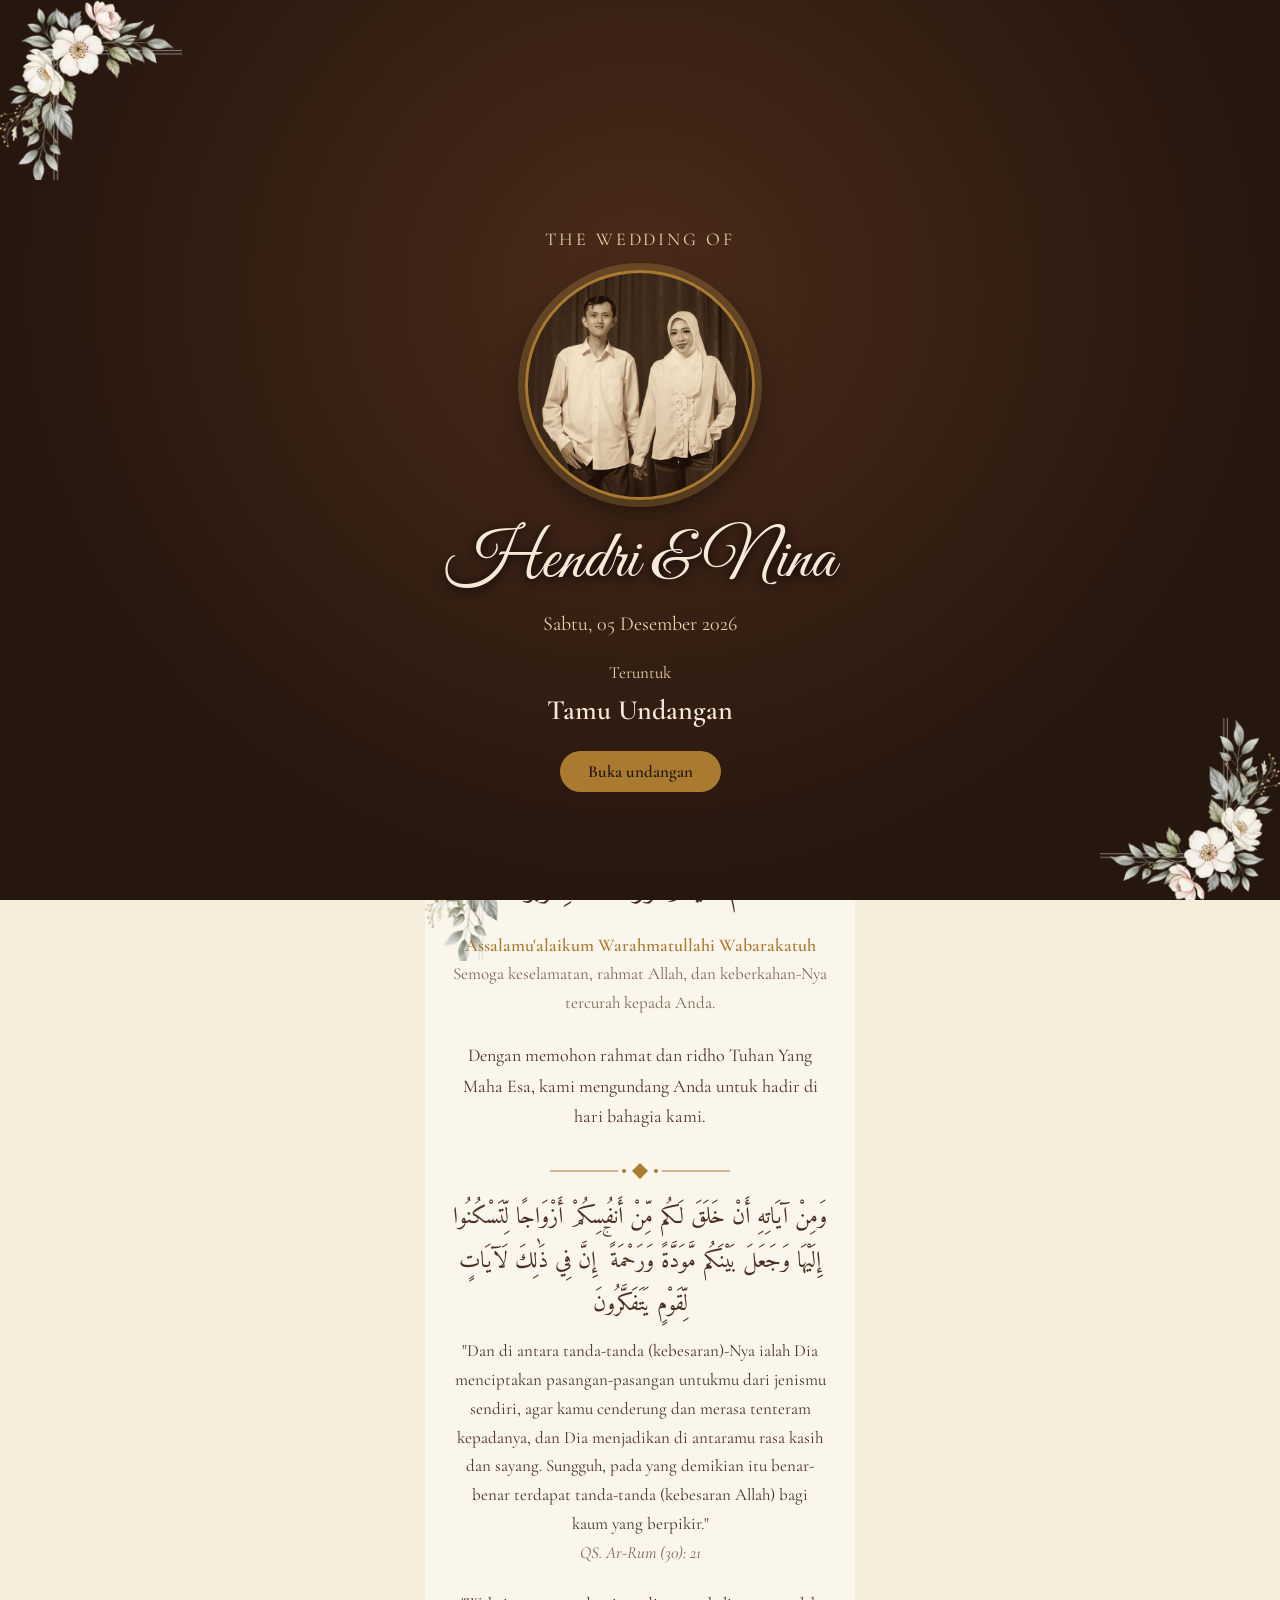
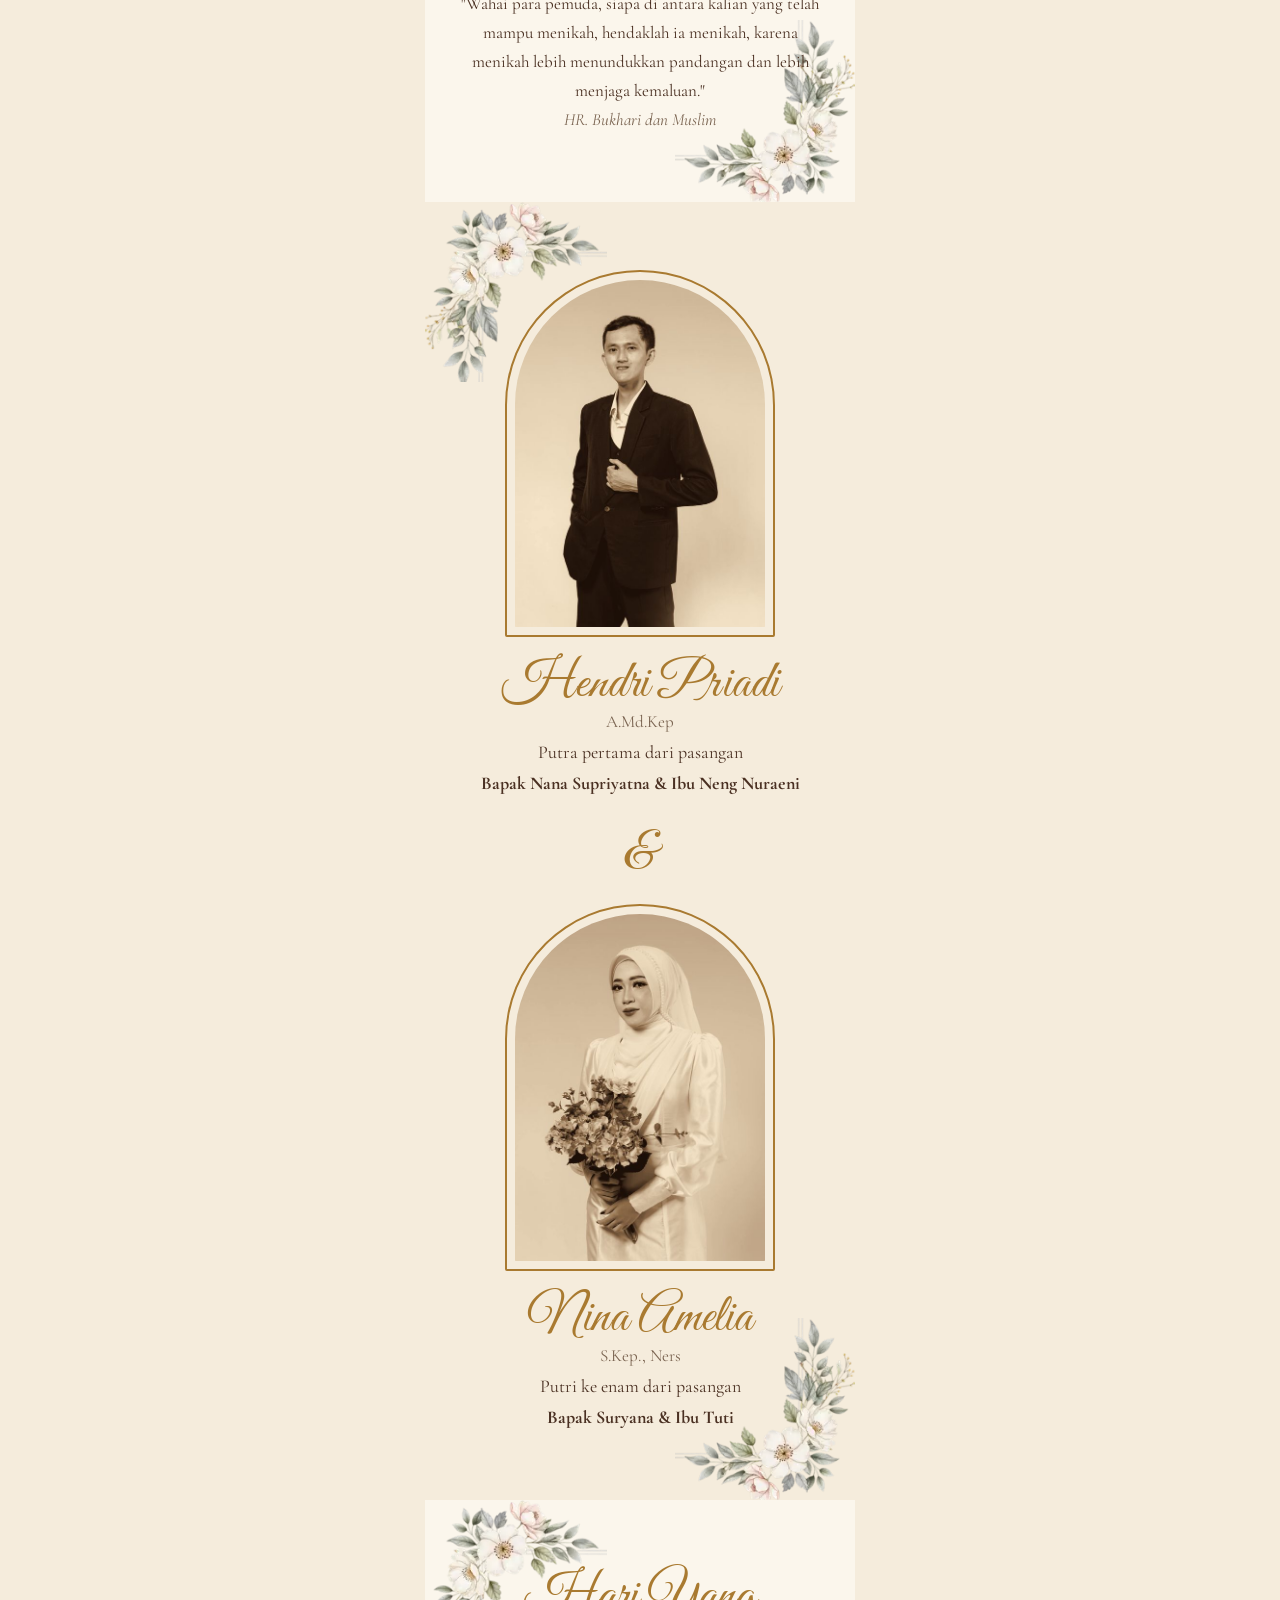
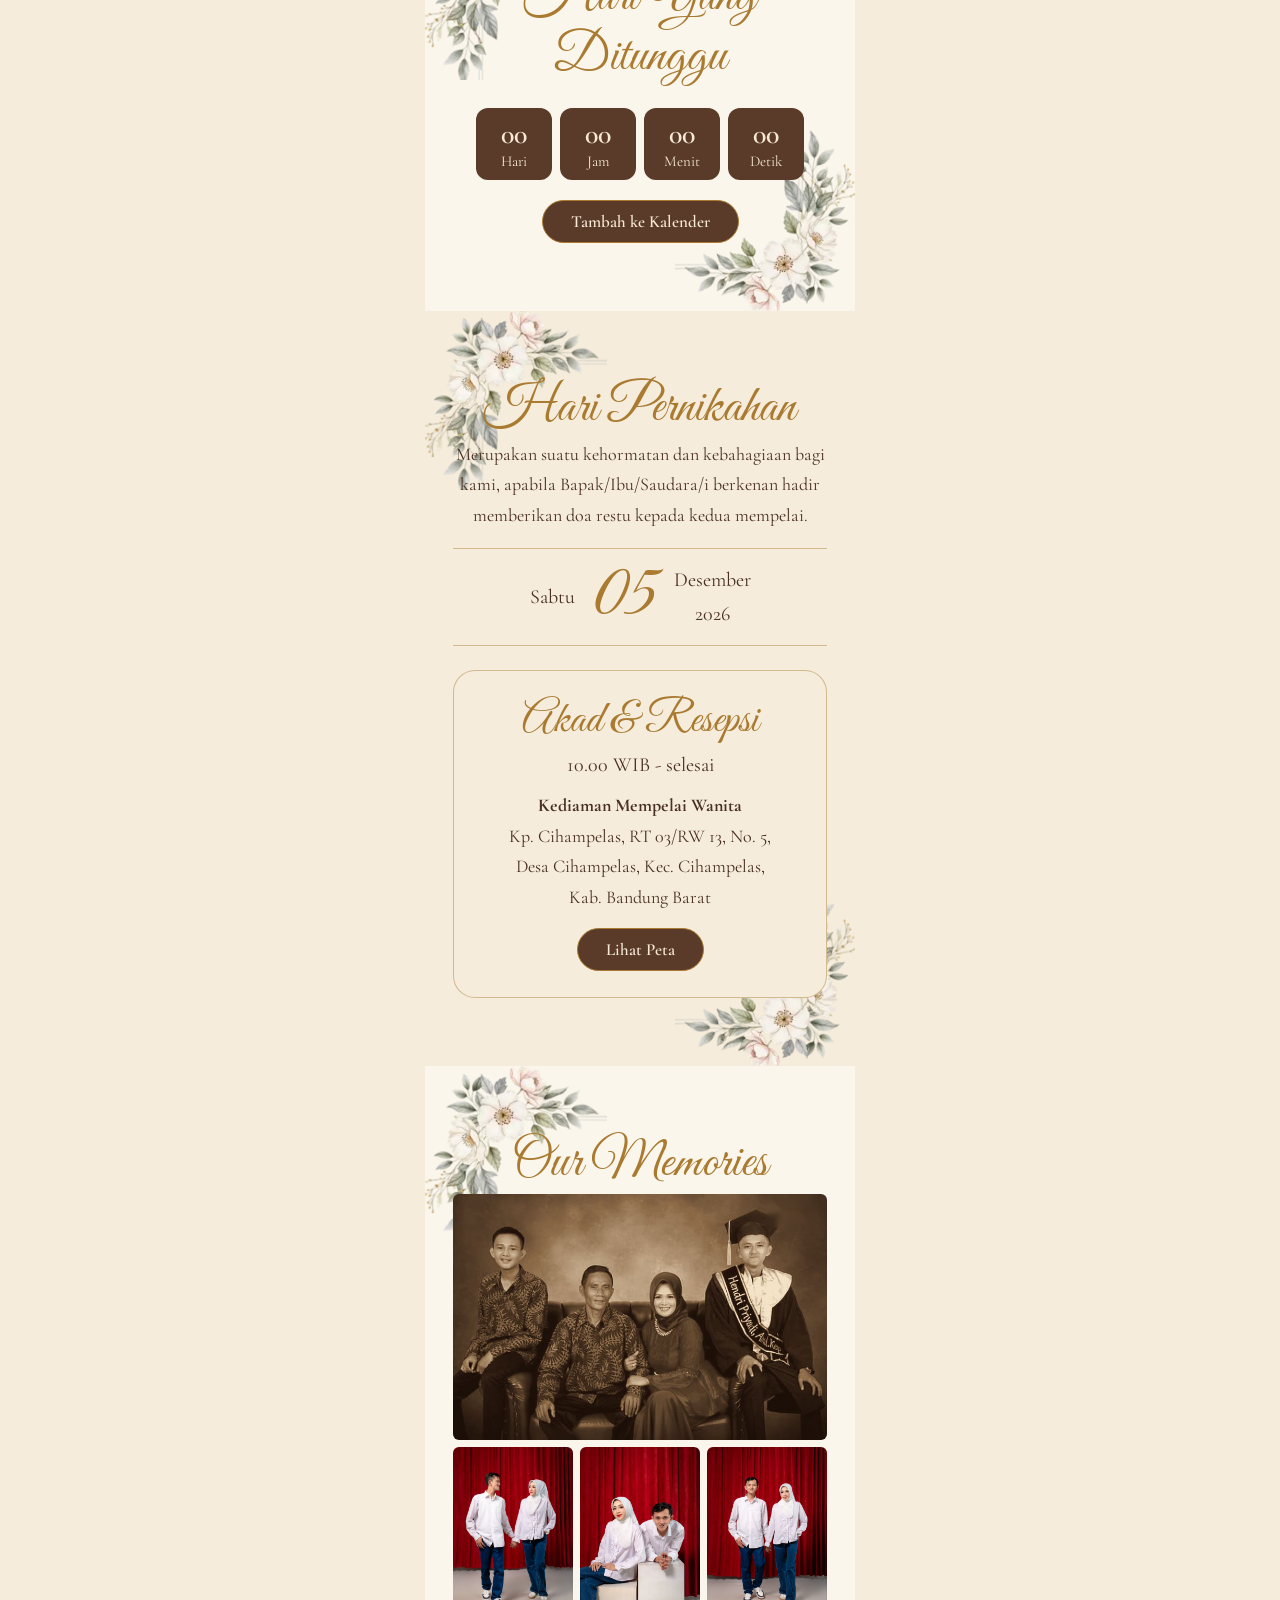
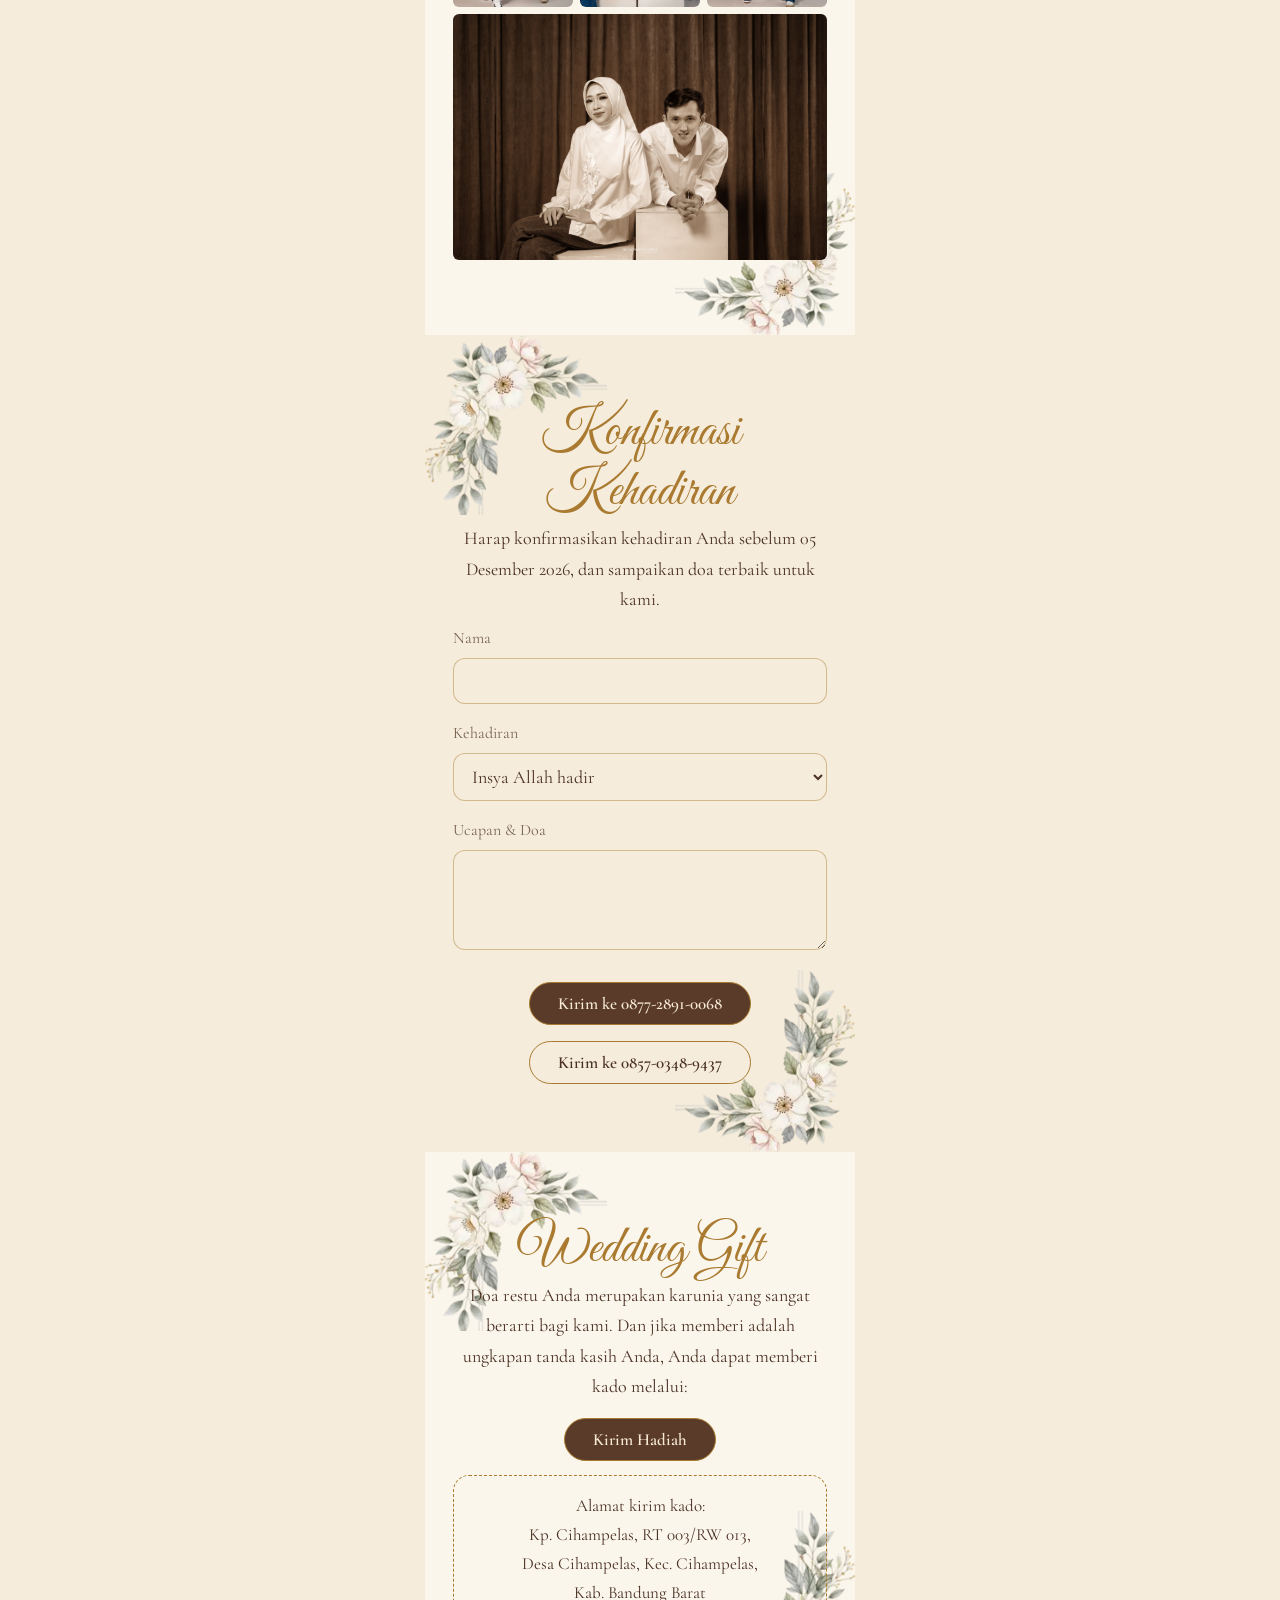
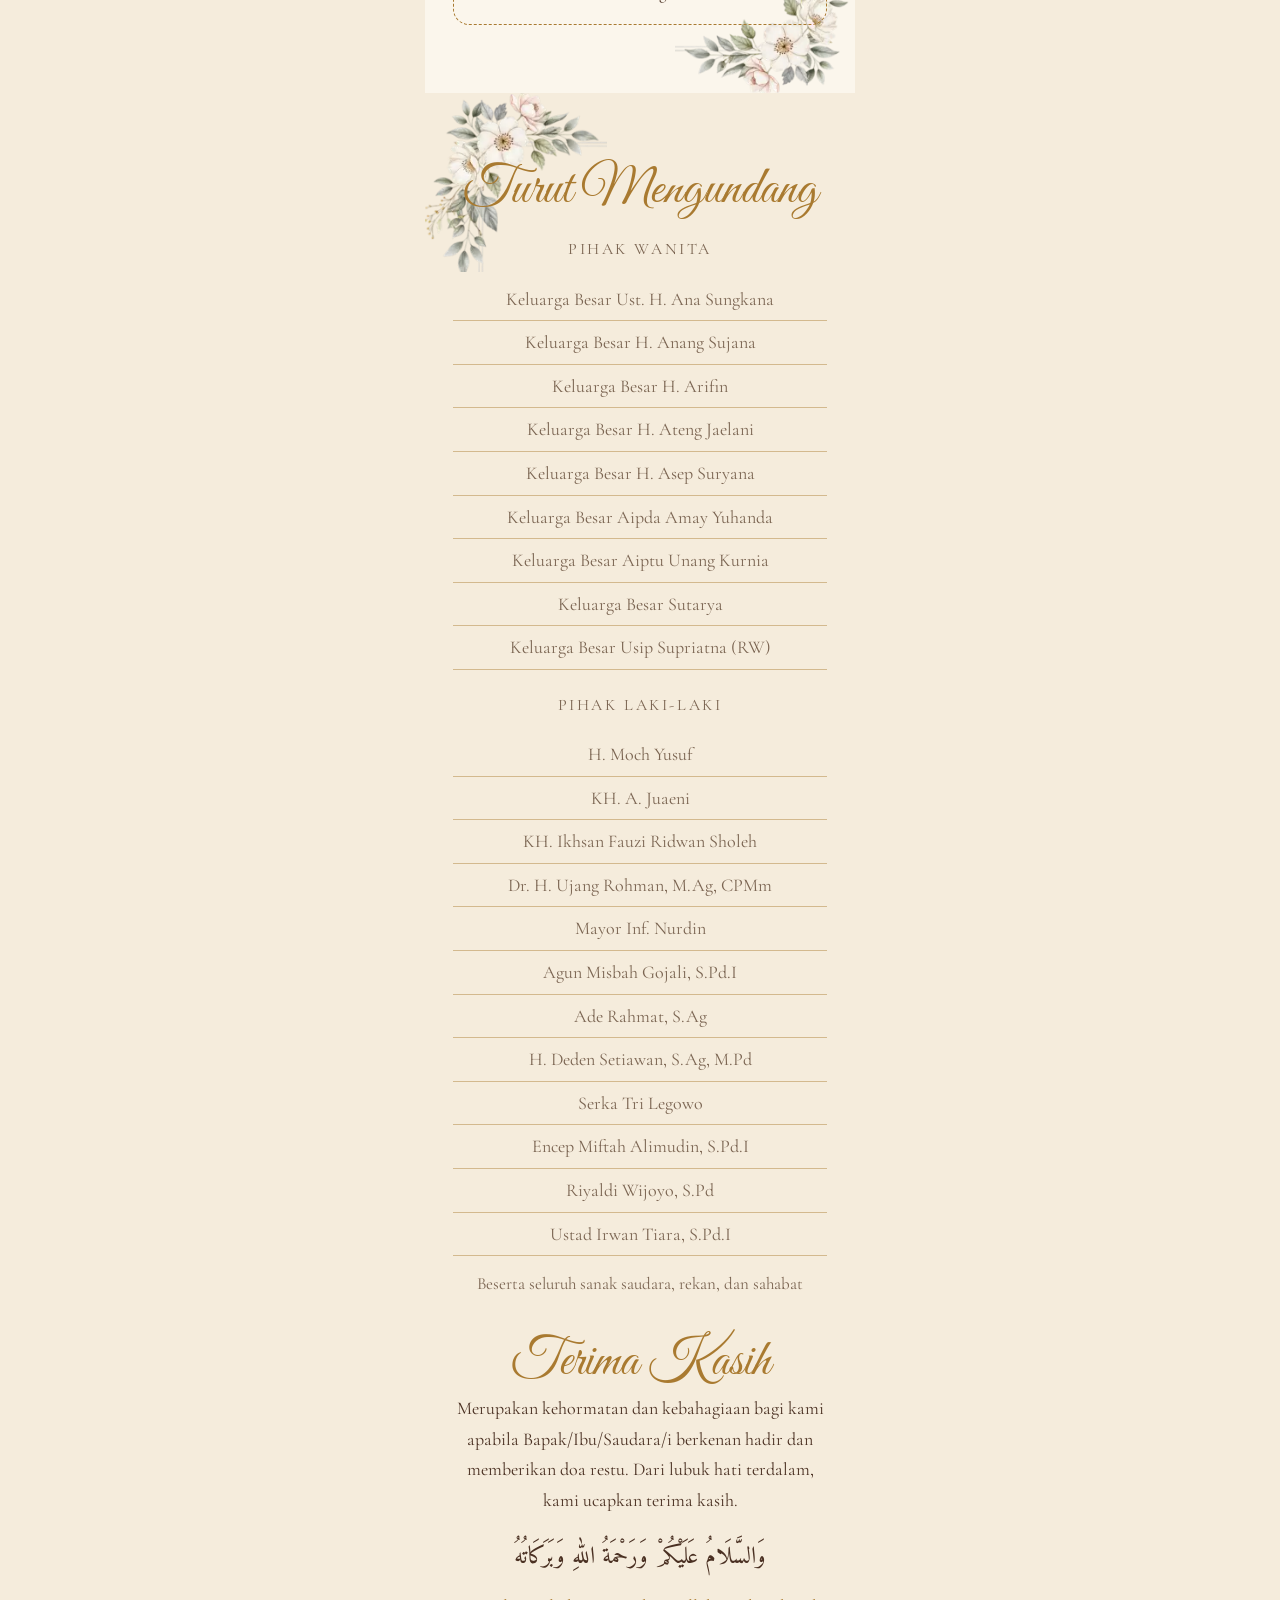
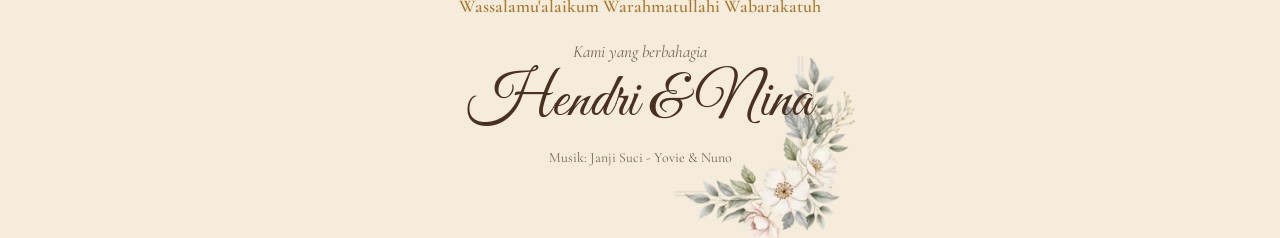
==== index.html @ 6a0c4d39 "Update index.html" ====
<!DOCTYPE html>
<html lang="id">
<head>
<meta charset="utf-8">
<meta name="viewport" content="width=device-width, initial-scale=1, viewport-fit=cover">
<title>Undangan Pernikahan Hendri &amp; Nina</title>
<link href="https://fonts.googleapis.com/css2?family=Amiri:wght@400;700&family=Cormorant+Garamond:ital,wght@0,400;0,600;1,400&family=Great+Vibes&display=swap" rel="stylesheet">
<link rel="stylesheet" href="style.css">
</head>
<body class="lock">
<svg width="0" height="0" style="position:absolute" aria-hidden="true"><defs>
<symbol id="dv" viewBox="0 0 180 18"><path d="M0 9H68M112 9H180" stroke="currentColor" stroke-width="1.2"/><path d="M90 1l8 8-8 8-8-8z" fill="currentColor"/><circle cx="74" cy="9" r="2" fill="currentColor"/><circle cx="106" cy="9" r="2" fill="currentColor"/></symbol>
</defs></svg>

<div id="cover" class="fl">
  <p class="k" style="margin-bottom:16px;font-size:18px">The Wedding of</p>
  <div class="c cvc" role="img" aria-label="Foto Hendri dan Nina" style="aspect-ratio:1;background-image:url(gambar-04.jpg);background-size:cover;background-position:center"></div>
  <h1 class="sc big">Hendri &amp; Nina</h1>
  <p style="font-size:20px;color:#e8d3ac;margin-top:6px">Sabtu, 05 Desember 2026</p>
  <p class="sub" style="color:#e8d3ac;margin-top:18px">Teruntuk</p>
  <p id="guest" style="font-size:28px;font-weight:600">Tamu Undangan</p>
  <button class="btn" id="open">Buka undangan</button>
</div>

<div class="wrap">

<section class="sec fl"><div class="rv">
  <p class="k">Undangan Pernikahan</p>
  <div class="fr" style="margin-top:18px"><div class="c" role="img" aria-label="Foto Hendri dan Nina" style="aspect-ratio:0.86;background-size:192.3% auto;background-position:52.1% 32.4%"></div></div>
  <h1 class="sc big">Hendri &amp; Nina</h1>
  <svg class="dv" aria-hidden="true"><use href="#dv"/></svg>
  <p style="font-size:22px">Sabtu, 05 Desember 2026</p>
  <p class="sub">Kediaman Mempelai Wanita, Kab. Bandung Barat</p>
</div></section>

<section class="sec fl"><div class="rv">
  <p class="ar" lang="ar" style="font-size:30px">السَّلَامُ عَلَيْكُمْ وَرَحْمَةُ اللهِ وَبَرَكَاتُهُ</p>
  <p style="color:var(--gold);font-weight:600">Assalamu'alaikum Warahmatullahi Wabarakatuh</p>
  <p class="sub">Semoga keselamatan, rahmat Allah, dan keberkahan-Nya tercurah kepada Anda.</p>
  <p style="margin-top:22px">Dengan memohon rahmat dan ridho Tuhan Yang Maha Esa, kami mengundang Anda untuk hadir di hari bahagia kami.</p>
  <svg class="dv" aria-hidden="true" style="margin-top:30px"><use href="#dv"/></svg>
  <p class="ar" lang="ar" style="font-size:23px;line-height:1.9">وَمِنْ آيَاتِهِ أَنْ خَلَقَ لَكُم مِّنْ أَنفُسِكُمْ أَزْوَاجًا لِّتَسْكُنُوا إِلَيْهَا وَجَعَلَ بَيْنَكُم مَّوَدَّةً وَرَحْمَةً ۚ إِنَّ فِي ذَٰلِكَ لَآيَاتٍ لِّقَوْمٍ يَتَفَكَّرُونَ</p>
  <p style="font-size:17px">"Dan di antara tanda-tanda (kebesaran)-Nya ialah Dia menciptakan pasangan-pasangan untukmu dari jenismu sendiri, agar kamu cenderung dan merasa tenteram kepadanya, dan Dia menjadikan di antaramu rasa kasih dan sayang. Sungguh, pada yang demikian itu benar-benar terdapat tanda-tanda (kebesaran Allah) bagi kaum yang berpikir."</p>
  <p class="sub"><i>QS. Ar-Rum (30): 21</i></p>
  <p style="margin-top:22px;font-size:17px">"Wahai para pemuda, siapa di antara kalian yang telah mampu menikah, hendaklah ia menikah, karena menikah lebih menundukkan pandangan dan lebih menjaga kemaluan."</p>
  <p class="sub"><i>HR. Bukhari dan Muslim</i></p>
</div></section>

<section class="sec fl"><div class="rv">
  <div class="fr"><div class="ph" role="img" aria-label="Foto Hendri" style="background-image:url(gambar-05.jpg)"></div></div>
  <h2 class="sc">Hendri Priadi</h2>
  <p class="sub" style="margin-top:-6px">A.Md.Kep</p>
  <p>Putra pertama dari pasangan<br><b>Bapak Nana Supriyatna &amp; Ibu Neng Nuraeni</b></p>
  <p class="sc" style="margin:26px 0 20px">&amp;</p>
  <div class="fr"><div class="ph" role="img" aria-label="Foto Nina" style="background-image:url(gambar-06.jpg)"></div></div>
  <h2 class="sc">Nina Amelia</h2>
  <p class="sub" style="margin-top:-6px">S.Kep., Ners</p>
  <p>Putri ke enam dari pasangan<br><b>Bapak Suryana &amp; Ibu Tuti</b></p>
</div></section>

<section class="sec fl"><div class="rv">
  <h2 class="sc">Hari Yang Ditunggu</h2>
  <div class="cd" aria-label="Hitung mundur"></div>
  <a class="btn" target="_blank" rel="noopener" href="https://calendar.google.com/calendar/render?action=TEMPLATE&text=Pernikahan+Hendri+%26+Nina&dates=20261205T030000Z/20261205T060000Z&location=Kediaman+Mempelai+Wanita,+Kp.+Cihampelas+RT+03%2FRW+13+No+5,+Desa+Cihampelas,+Kec.+Cihampelas,+Kab.+Bandung+Barat">Tambah ke Kalender</a>
</div></section>

<section class="sec fl"><div class="rv">
  <h2 class="sc">Hari Pernikahan</h2>
  <p>Merupakan suatu kehormatan dan kebahagiaan bagi kami, apabila Bapak/Ibu/Saudara/i berkenan hadir memberikan doa restu kepada kedua mempelai.</p>
  <div class="dt"><span>Sabtu</span><b>05</b><span>Desember<br>2026</span></div>
  <div class="ev">
    <h3 class="sc" style="font-size:44px">Akad &amp; Resepsi</h3>
    <p style="font-size:20px">10.00 WIB - selesai</p>
    <p style="margin-top:8px"><b>Kediaman Mempelai Wanita</b><br>Kp. Cihampelas, RT 03/RW 13, No. 5,<br>Desa Cihampelas, Kec. Cihampelas,<br>Kab. Bandung Barat</p>
    <a class="btn" target="_blank" rel="noopener" href="https://maps.app.goo.gl/tc8vw1Ti5LMqA2Ee8">Lihat Peta</a>
  </div>
</div></section>

<section class="sec fl"><div class="rv">
  <h2 class="sc">Our Memories</h2>
  <div class="gr">
    <div class="c" role="img" aria-label="Foto Hendri dan Nina" style="flex:1;aspect-ratio:1.52;background-image:url(gambar-07.jpg);background-size:cover;background-position:center"></div>
  </div>
  <div class="gr">
    <div class="c" role="img" aria-label="Foto Hendri dan Nina" style="flex:1;aspect-ratio:0.75;background-image:url(gambar-08.jpg);background-size:cover;background-position:center"></div>
    <div class="c" role="img" aria-label="Foto Hendri dan Nina" style="flex:1;aspect-ratio:0.75;background-image:url(gambar-09.jpg);background-size:cover;background-position:center"></div>
    <div class="c" role="img" aria-label="Foto Hendri dan Nina" style="flex:1;aspect-ratio:0.75;background-image:url(gambar-10.jpg);background-size:cover;background-position:center"></div>
  </div>
  <div class="gr">
    <div class="c" role="img" aria-label="Foto Hendri dan Nina" style="flex:1;aspect-ratio:1.52;background-image:url(gambar-11.jpg);background-size:cover;background-position:center"></div>
  </div>
</div></section>

<section class="sec fl"><div class="rv">
  <h2 class="sc">Konfirmasi Kehadiran</h2>
  <p>Harap konfirmasikan kehadiran Anda sebelum 05 Desember 2026, dan sampaikan doa terbaik untuk kami.</p>
  <label for="nm">Nama</label><input id="nm" autocomplete="name">
  <label for="st">Kehadiran</label>
  <select id="st"><option>Insya Allah hadir</option><option>Mohon maaf, belum bisa hadir</option><option>Masih ragu</option></select>
  <label for="ms">Ucapan &amp; Doa</label><textarea id="ms"></textarea>
  <a class="btn wa" target="_blank" rel="noopener" href="https://wa.me/6287728910068" data-wa="6287728910068">Kirim ke 0877-2891-0068</a><br><a class="btn o wa" target="_blank" rel="noopener" href="https://wa.me/6285703489437" data-wa="6285703489437">Kirim ke 0857-0348-9437</a>
</div></section>

<section class="sec fl"><div class="rv">
  <h2 class="sc">Wedding Gift</h2>
  <p>Doa restu Anda merupakan karunia yang sangat berarti bagi kami. Dan jika memberi adalah ungkapan tanda kasih Anda, Anda dapat memberi kado melalui:</p>
  <button class="btn" id="gbtn" aria-expanded="false" aria-controls="bank">Kirim Hadiah</button>
  <div class="acc" id="bank" hidden><span>BANK BJB<br>No. Rekening 014352925100<br>a.n. Hendri Priyadi</span><br><button class="btn o" data-copy style="font-size:15px;padding:5px 16px">Salin</button></div>
  <div class="acc"><span>Alamat kirim kado:<br>Kp. Cihampelas, RT 003/RW 013,<br>Desa Cihampelas, Kec. Cihampelas,<br>Kab. Bandung Barat</span></div>
</div></section>

<section class="sec fl"><div class="rv">
  <h2 class="sc">Turut Mengundang</h2>
  <p class="k" style="margin-top:16px">Pihak Wanita</p>
  <ul class="inv"><li>Keluarga Besar Ust. H. Ana Sungkana</li><li>Keluarga Besar H. Anang Sujana</li><li>Keluarga Besar H. Arifin</li><li>Keluarga Besar H. Ateng Jaelani</li><li>Keluarga Besar H. Asep Suryana</li><li>Keluarga Besar Aipda Amay Yuhanda</li><li>Keluarga Besar Aiptu Unang Kurnia</li><li>Keluarga Besar Sutarya</li><li>Keluarga Besar Usip Supriatna (RW)</li></ul>
  <p class="k" style="margin-top:22px">Pihak Laki-laki</p>
  <ul class="inv"><li>H. Moch Yusuf</li><li>KH. A. Juaeni</li><li>KH. Ikhsan Fauzi Ridwan Sholeh</li><li>Dr. H. Ujang Rohman, M.Ag, CPMm</li><li>Mayor Inf. Nurdin</li><li>Agun Misbah Gojali, S.Pd.I</li><li>Ade Rahmat, S.Ag</li><li>H. Deden Setiawan, S.Ag, M.Pd</li><li>Serka Tri Legowo</li><li>Encep Miftah Alimudin, S.Pd.I</li><li>Riyaldi Wijoyo, S.Pd</li><li>Ustad Irwan Tiara, S.Pd.I</li></ul>
  <p class="sub">Beserta seluruh sanak saudara, rekan, dan sahabat</p>
  <h2 class="sc" style="margin-top:34px">Terima Kasih</h2>
  <p>Merupakan kehormatan dan kebahagiaan bagi kami apabila Bapak/Ibu/Saudara/i berkenan hadir dan memberikan doa restu. Dari lubuk hati terdalam, kami ucapkan terima kasih.</p>
  <p class="ar" lang="ar" style="font-size:24px;margin-top:18px">وَالسَّلَامُ عَلَيْكُمْ وَرَحْمَةُ اللهِ وَبَرَكَاتُهُ</p>
  <p style="color:var(--gold);font-weight:600">Wassalamu'alaikum Warahmatullahi Wabarakatuh</p>
  <p class="sub" style="margin-top:16px"><i>Kami yang berbahagia</i></p>
  <h2 class="sc big" style="font-size:60px">Hendri &amp; Nina</h2>
  <p class="sub" style="font-size:14px;margin-top:10px">Musik: Janji Suci - Yovie &amp; Nuno</p>
</div></section>

</div>

<audio id="bgm" loop preload="metadata" src="musik.mp3"></audio>
<button id="autoscroll" aria-label="Gulir otomatis" aria-pressed="false"><svg width="22" height="22" viewBox="0 0 24 24" fill="none" stroke="currentColor" stroke-width="2.4" stroke-linecap="round" stroke-linejoin="round"><path d="M12 4v14M6 13l6 6 6-6"/></svg></button>
<button id="music" aria-label="Putar atau jeda musik"><svg width="22" height="22" viewBox="0 0 24 24" fill="currentColor"><path class="p1" d="M8 5v14l11-7z"/><path class="p2" d="M6 5h4v14H6zm8 0h4v14h-4z"/></svg></button>

<script src="script.js"></script>
</body>
</html>
---- style.css ----
:root{--bg:#f5ecdc;--card:#fbf6ec;--ink:#4a3022;--mute:#7b6552;--gold:#a97a30;--brown:#5a3a28;--line:rgba(169,122,48,.45);color-scheme:light dark;box-sizing:border-box;padding-top:env(safe-area-inset-top,0px);padding-bottom:env(safe-area-inset-bottom,0px)}
@media (prefers-color-scheme:dark){:root:not([data-theme="light"]){--bg:#1d130d;--card:#281a12;--ink:#f1e3cc;--mute:#c4ac8c;--gold:#d3a85a;--brown:#6b4430;--line:rgba(211,168,90,.45)}}
:root[data-theme="dark"]{--bg:#1d130d;--card:#281a12;--ink:#f1e3cc;--mute:#c4ac8c;--gold:#d3a85a;--brown:#6b4430;--line:rgba(211,168,90,.45)}
html{scroll-padding-top:env(safe-area-inset-top,0px)}
*{box-sizing:border-box;margin:0}
body{background:var(--bg);color:var(--ink);font:400 18px/1.7 'Cormorant Garamond',Georgia,serif;text-align:center}
body.lock{overflow:hidden}
.c{background:url(gambar-01.jpg) no-repeat}
.wrap{max-width:430px;margin:0 auto;background:var(--bg);position:relative}
.sec{position:relative;padding:68px 28px;overflow:hidden}
.sec:nth-of-type(even){background:var(--card)}
.fl::before,.fl::after{content:"";position:absolute;width:190px;height:190px;background:no-repeat center/contain;pointer-events:none;z-index:0}
.fl::before{top:-8px;left:-8px;background-image:url(gambar-02.png)}.fl::after{bottom:-8px;right:-8px;background-image:url(gambar-03.png)}
.sec>*{position:relative;z-index:1}
h1,h2,h3{font-weight:400}
.sc{font:400 52px/1.15 'Great Vibes',cursive;color:var(--gold)}
.big{font-size:68px;color:inherit}
.k{font-size:16px;letter-spacing:.16em;text-transform:uppercase;color:var(--mute)}
.sub{font-size:17px;color:var(--mute)}
.ar{font:400 26px/2 Amiri,serif;direction:rtl;margin:10px 0;color:var(--ink)}
.dv{display:block;width:180px;height:18px;margin:16px auto;color:var(--gold)}
.fr{width:72%;max-width:290px;margin:0 auto 18px;padding:8px;border:2px solid var(--gold);border-radius:999px 999px 14px 14px}
.fr .c{width:100%;border-radius:999px 999px 6px 6px}
.fr .ph{width:100%;aspect-ratio:.72;border-radius:999px 999px 6px 6px;background:center top/cover no-repeat}
.fr.sq{border-radius:18px}.fr.sq .c{border-radius:10px}
.btn{display:inline-block;margin-top:16px;padding:10px 28px;border-radius:999px;border:1px solid var(--gold);background:var(--brown);color:#f6ead7;font:600 17px 'Cormorant Garamond',serif;text-decoration:none;cursor:pointer}
.btn.o{background:none;color:var(--ink)}
button:focus-visible,a:focus-visible,input:focus-visible,select:focus-visible,textarea:focus-visible{outline:3px solid var(--gold);outline-offset:2px}
.cd{display:flex;gap:8px;justify-content:center;margin:20px 0 4px}
.cd div{flex:1;max-width:76px;padding:8px 0;border-radius:12px;background:var(--brown);color:#f6ead7;font-size:15px;line-height:1.3}
.cd b{display:block;font-size:28px;font-weight:600}
.dt{display:flex;align-items:center;justify-content:center;gap:18px;margin:18px 0;padding:10px 0;border-block:1px solid var(--line)}
.dt b{font:400 76px/1 'Great Vibes',cursive;color:var(--gold)}
.dt span{font-size:20px}
.ev{margin:24px auto 0;padding:26px 20px;border:1px solid var(--line);border-radius:22px;background:var(--bg)}
.sec:nth-of-type(even) .ev{background:var(--card)}
.gr{display:flex;gap:7px;margin-bottom:7px}
.gr .c{border-radius:6px;min-width:0}
input,select,textarea{width:100%;margin:6px 0;padding:11px 14px;border-radius:12px;border:1px solid var(--line);background:var(--bg);color:var(--ink);font:18px 'Cormorant Garamond',serif}
textarea{min-height:100px;resize:vertical}
label{display:block;text-align:left;font-size:16px;color:var(--mute);margin-top:10px}
.acc{margin:14px 0 0;padding:16px;border:1px dashed var(--gold);border-radius:16px;font-size:17px}
.inv{list-style:none;padding:0;margin:14px 0}
.inv li{padding:6px 0;border-bottom:1px solid var(--line);color:var(--mute)}
/* cover & music */
#cover{position:fixed;inset:0;z-index:50;background:radial-gradient(ellipse at 50% 32%,#4a2b1a,#25160e 72%);color:#f6ead7;display:flex;flex-direction:column;justify-content:flex-end;align-items:center;padding:0 28px 12vh;transition:opacity .9s,transform .9s;overflow:hidden}
#cover.gone{opacity:0;transform:scale(1.06);pointer-events:none}
@media (max-height:700px){.cvc{width:min(44vw,170px,24vh)!important;margin-bottom:14px!important}#cover{padding-bottom:6vh!important}#cover .big{font-size:54px}}
.cvc{width:min(56vw,230px,28vh);margin-bottom:22px;border-radius:50%;border:3px solid var(--gold);box-shadow:0 0 0 7px rgba(214,169,79,.25),0 10px 30px rgba(0,0,0,.5)}

#cover>*:not(.cvp){position:relative;z-index:1}
#cover .sc{color:#f6ead7;text-shadow:0 2px 12px #000}
#cover .k{color:#e8d3ac}
#cover .btn{background:var(--gold);color:#25160e;border:0}
#music{position:fixed;right:16px;bottom:calc(16px + env(safe-area-inset-bottom,0px));z-index:45;width:48px;height:48px;border-radius:50%;border:1px solid var(--gold);background:var(--brown);color:#f6ead7;display:none;place-items:center;cursor:pointer}
#music.show{display:grid}
#music.on .p1,#music:not(.on) .p2{display:none}
#autoscroll{position:fixed;right:16px;bottom:calc(76px + env(safe-area-inset-bottom,0px));z-index:45;width:48px;height:48px;border-radius:50%;border:1px solid var(--gold);background:var(--brown);color:#f6ead7;display:none;place-items:center;cursor:pointer}
#autoscroll.show{display:grid}
#autoscroll.on{background:var(--gold);color:#25160e}
.js .rv{opacity:0;transform:translateY(26px);transition:opacity .9s,transform .9s}
.js .rv.in{opacity:1;transform:none}
@media (prefers-reduced-motion:reduce){*{transition:none!important}.js .rv{opacity:1;transform:none}}
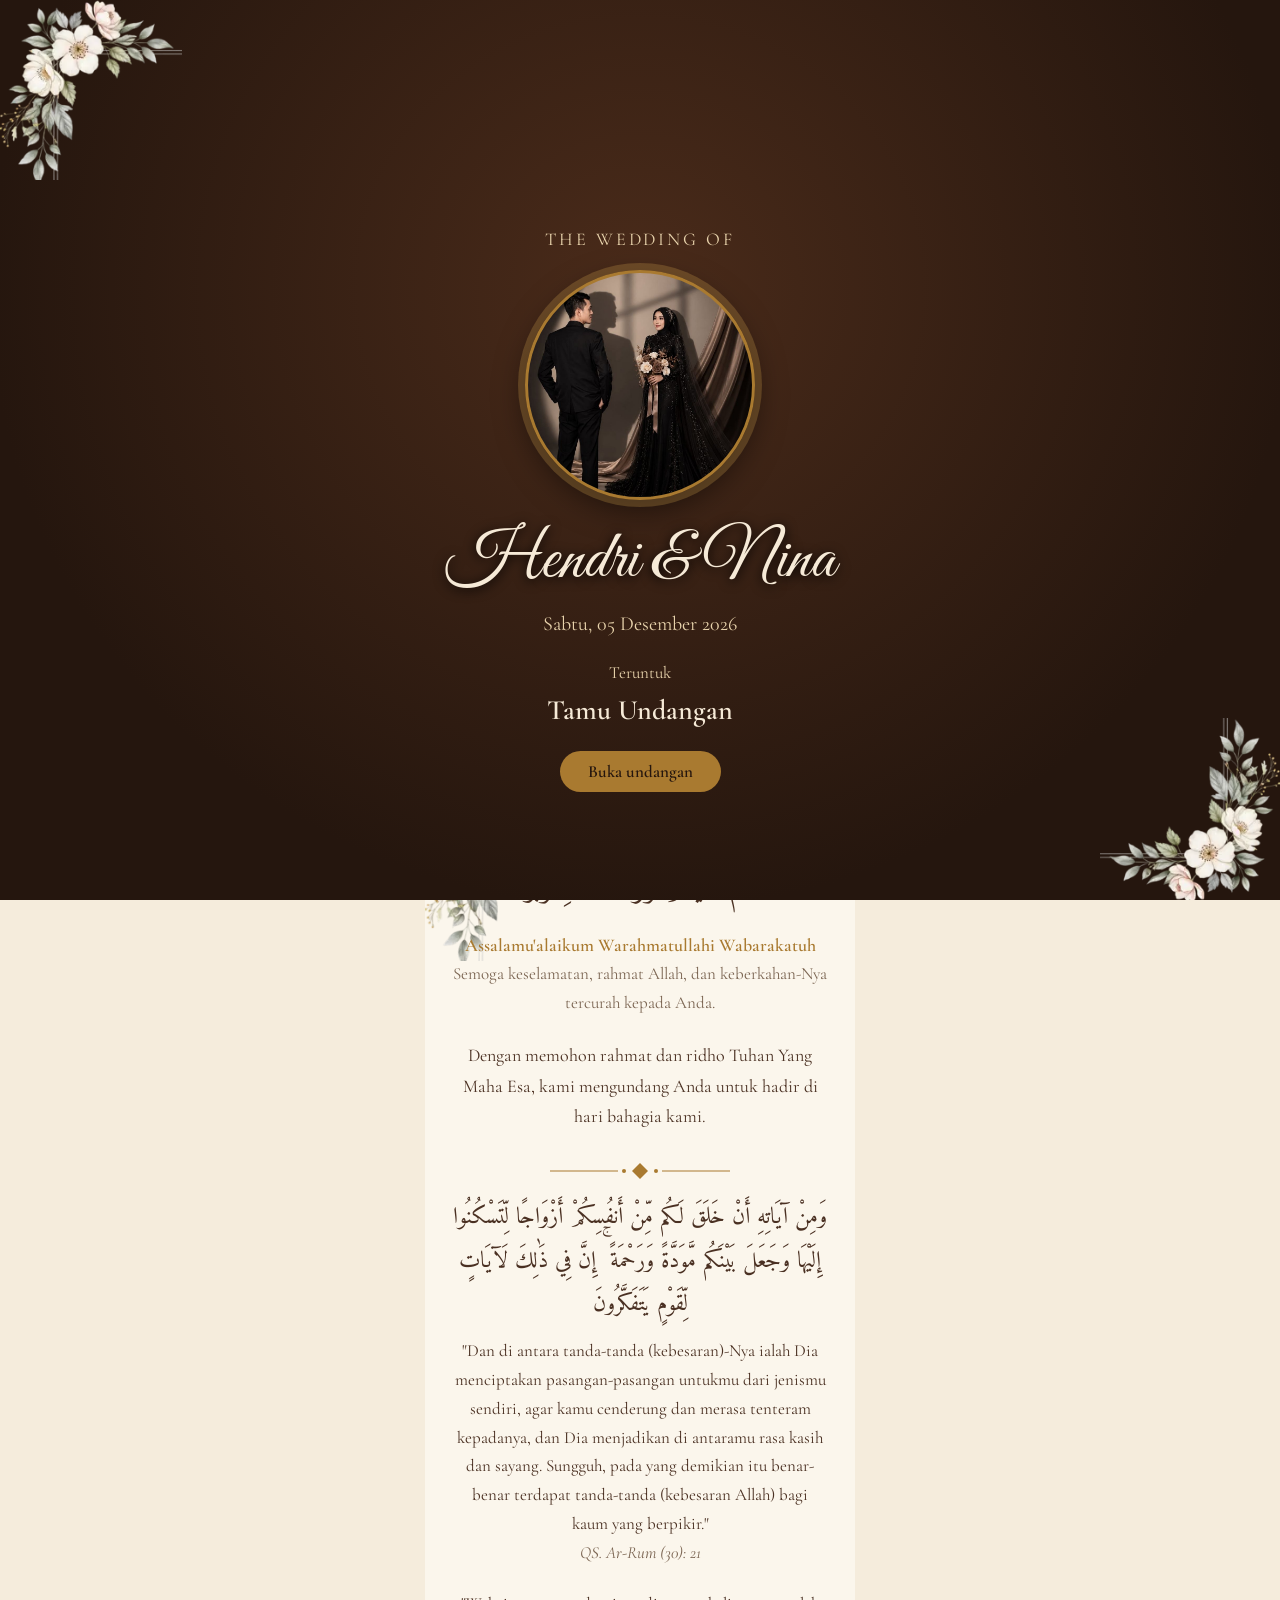
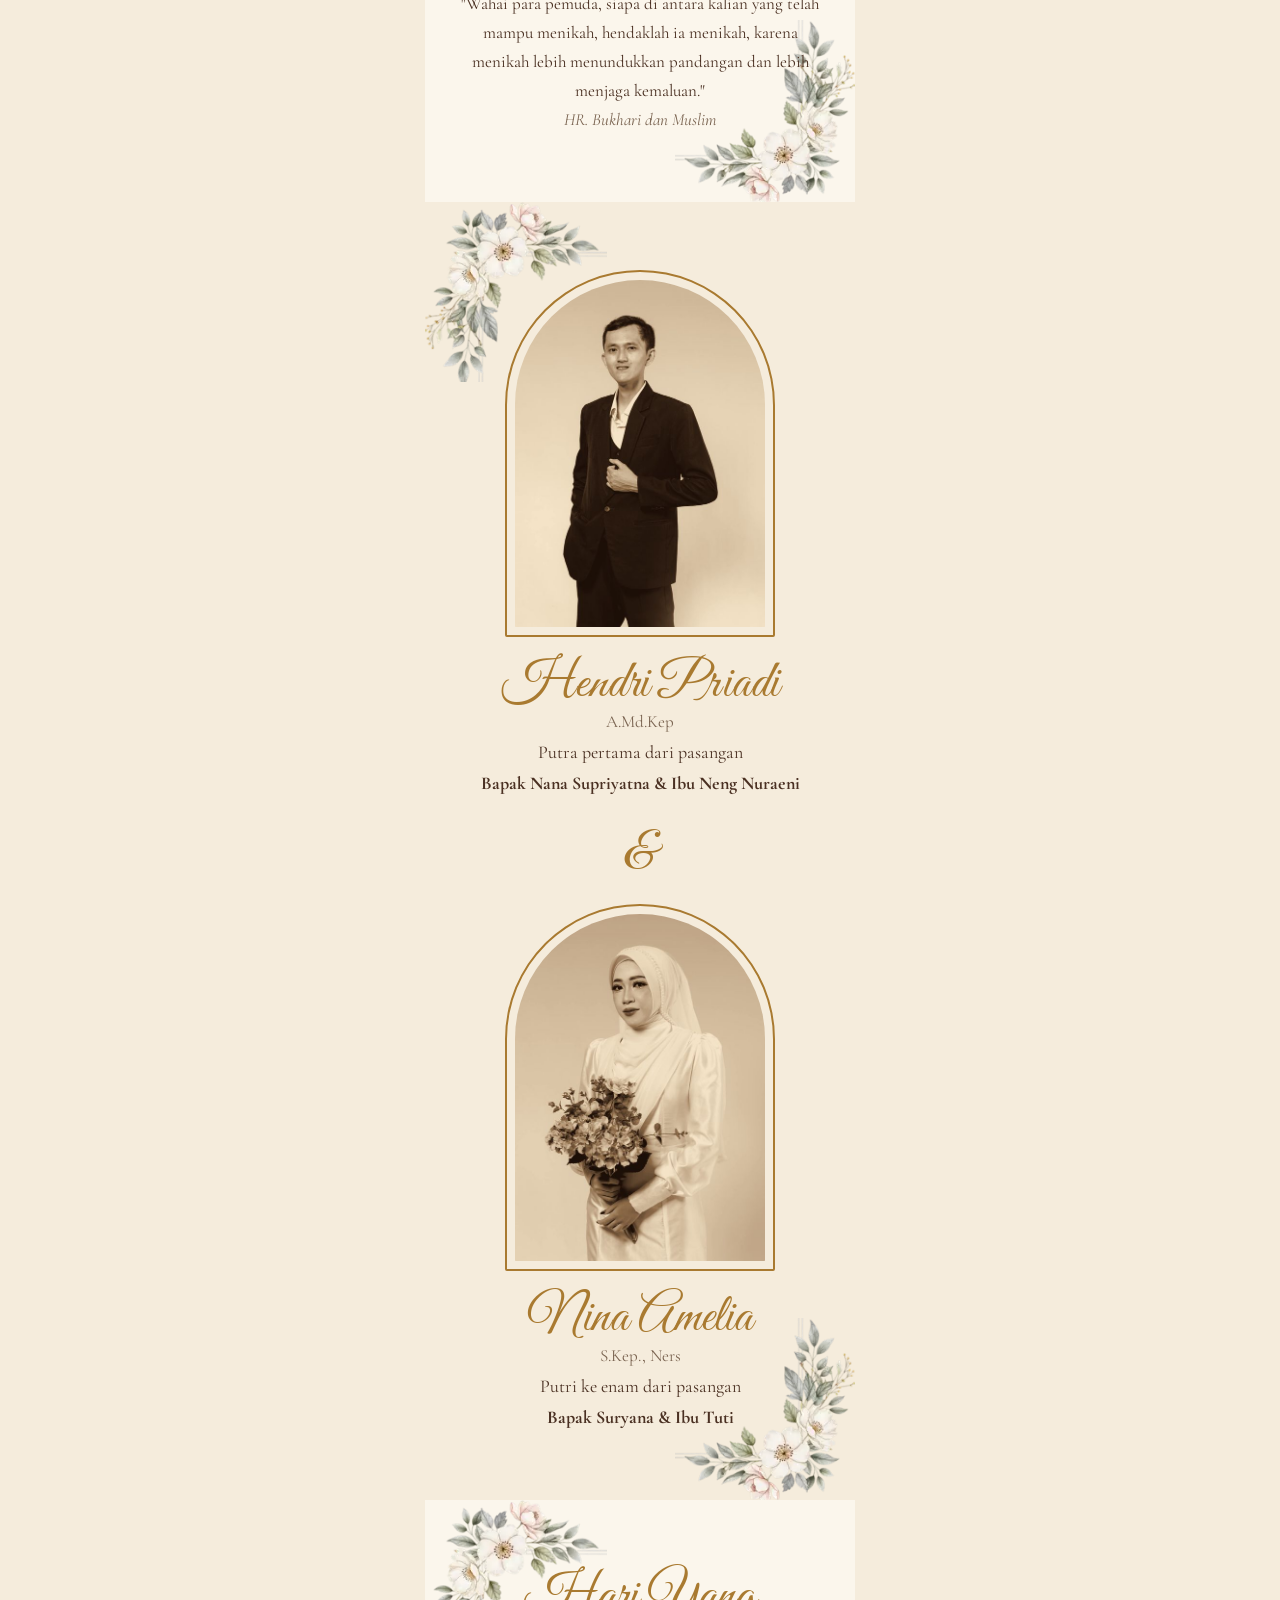
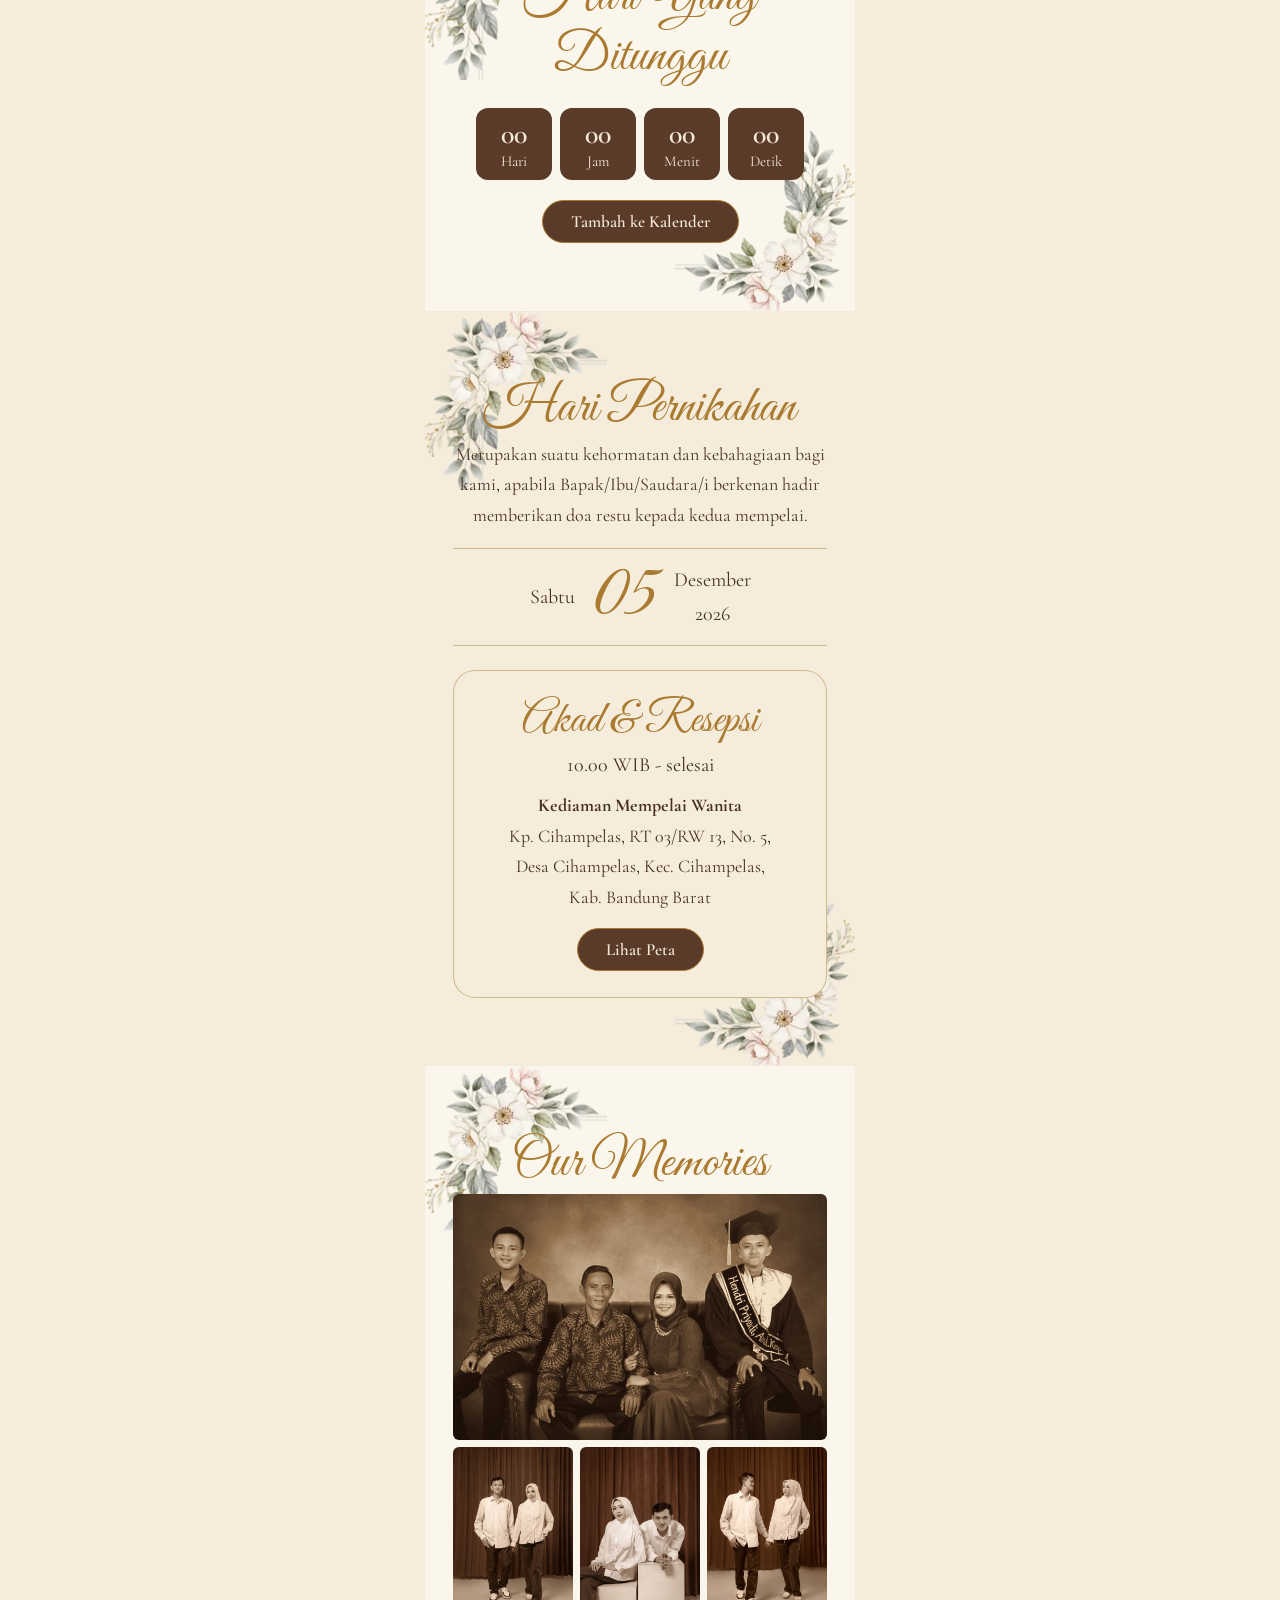
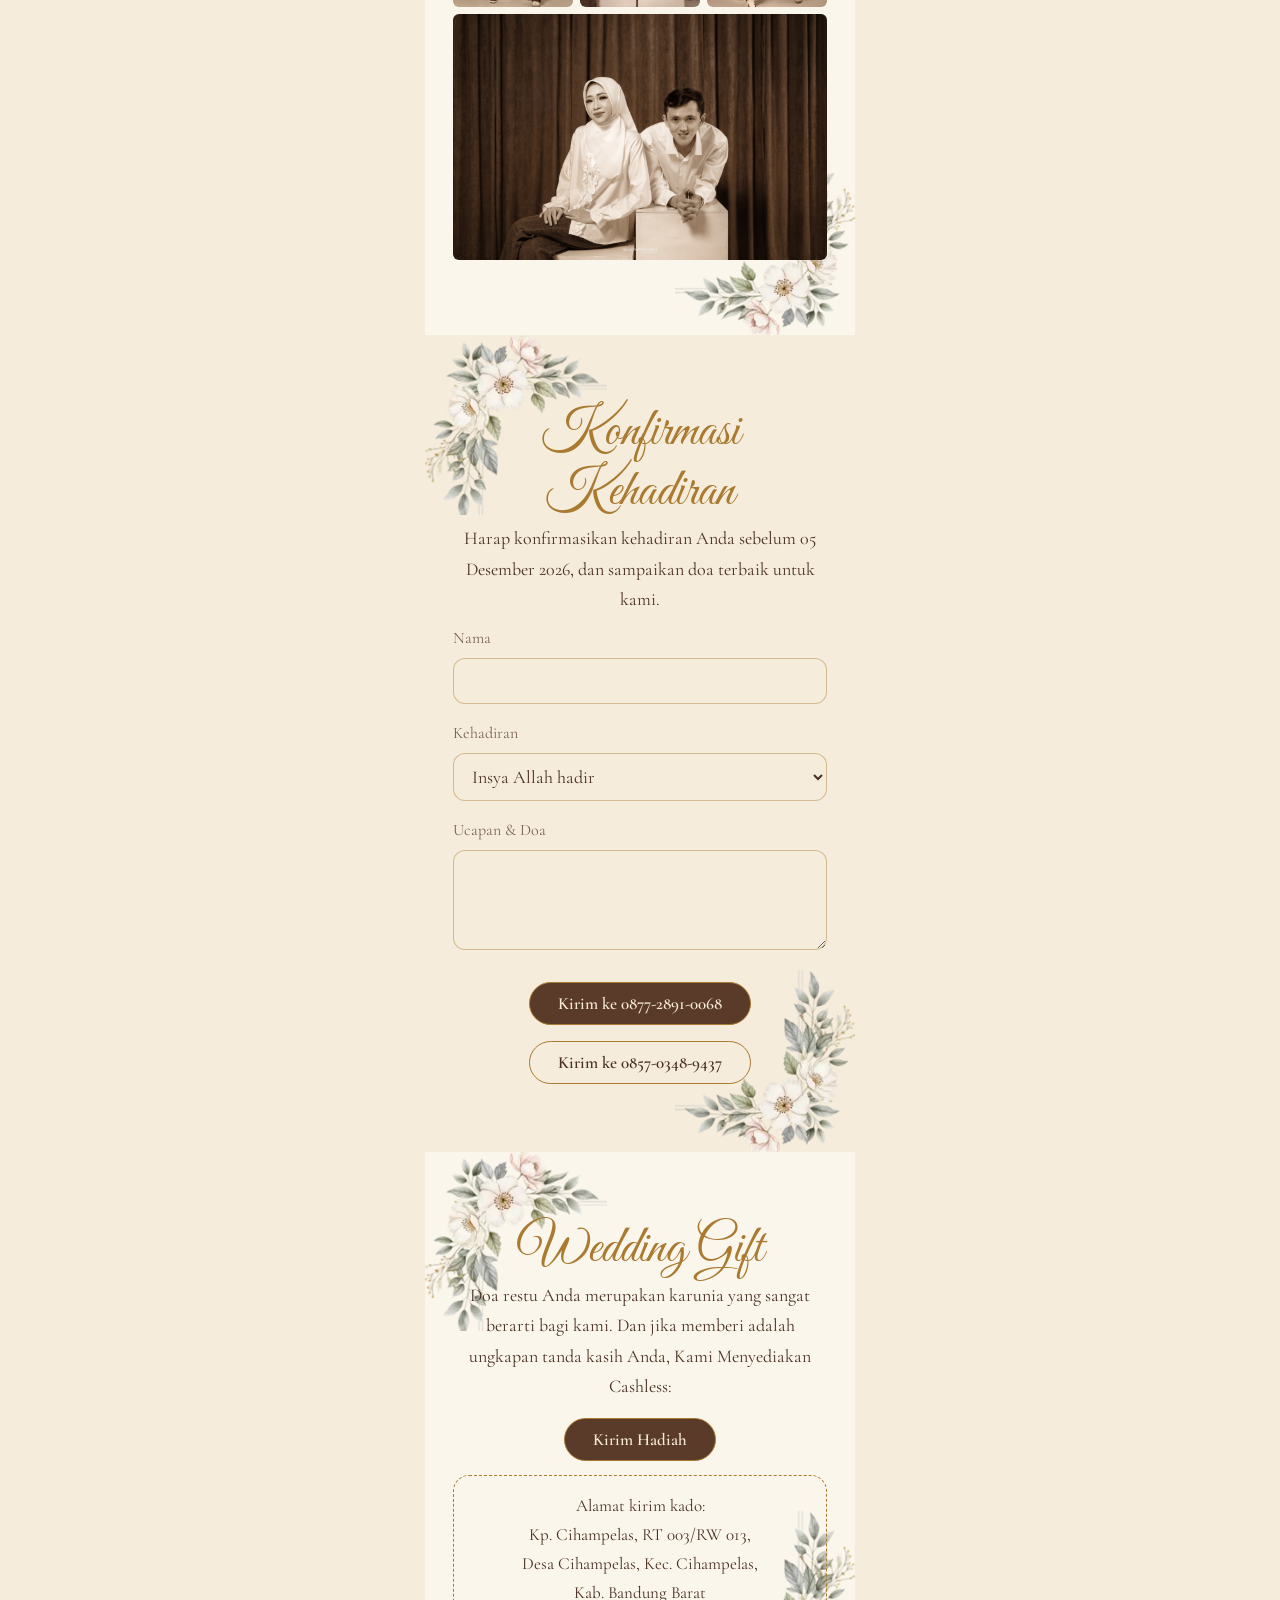
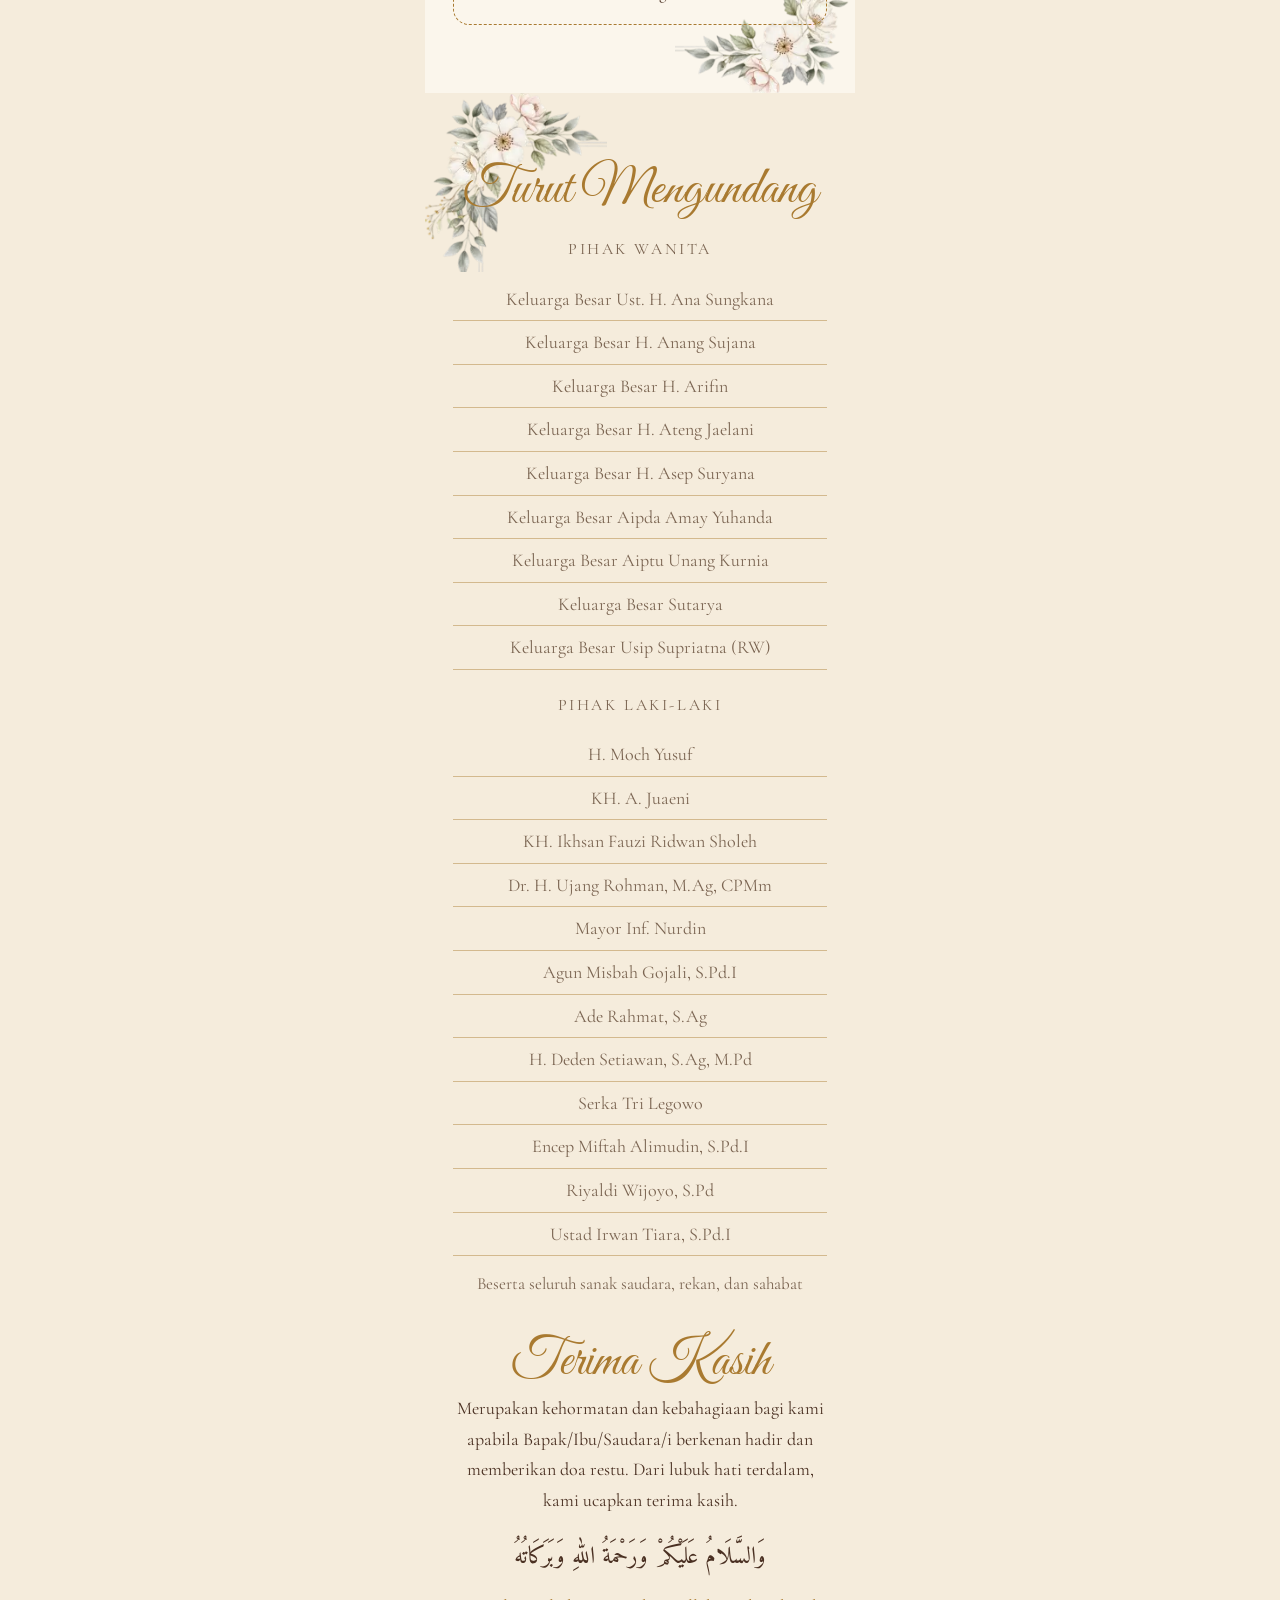
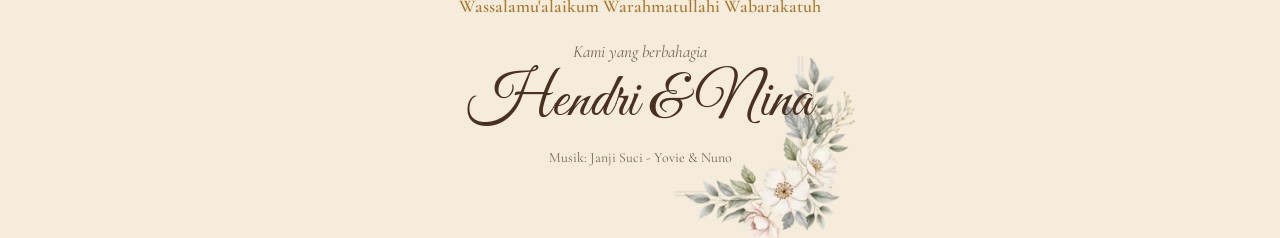
==== commit b14b8a39: "Update index.html" ====
--- a/index.html
+++ b/index.html
@@ -103,7 +103,7 @@
 
 <section class="sec fl"><div class="rv">
   <h2 class="sc">Wedding Gift</h2>
-  <p>Doa restu Anda merupakan karunia yang sangat berarti bagi kami. Dan jika memberi adalah ungkapan tanda kasih Anda, Anda dapat memberi kado melalui:</p>
+  <p>Doa restu Anda merupakan karunia yang sangat berarti bagi kami. Dan jika memberi adalah ungkapan tanda kasih Anda, Kami Menyediakan Cashless:</p>
   <button class="btn" id="gbtn" aria-expanded="false" aria-controls="bank">Kirim Hadiah</button>
   <div class="acc" id="bank" hidden><span>BANK BJB<br>No. Rekening 014352925100<br>a.n. Hendri Priyadi</span><br><button class="btn o" data-copy style="font-size:15px;padding:5px 16px">Salin</button></div>
   <div class="acc"><span>Alamat kirim kado:<br>Kp. Cihampelas, RT 003/RW 013,<br>Desa Cihampelas, Kec. Cihampelas,<br>Kab. Bandung Barat</span></div>
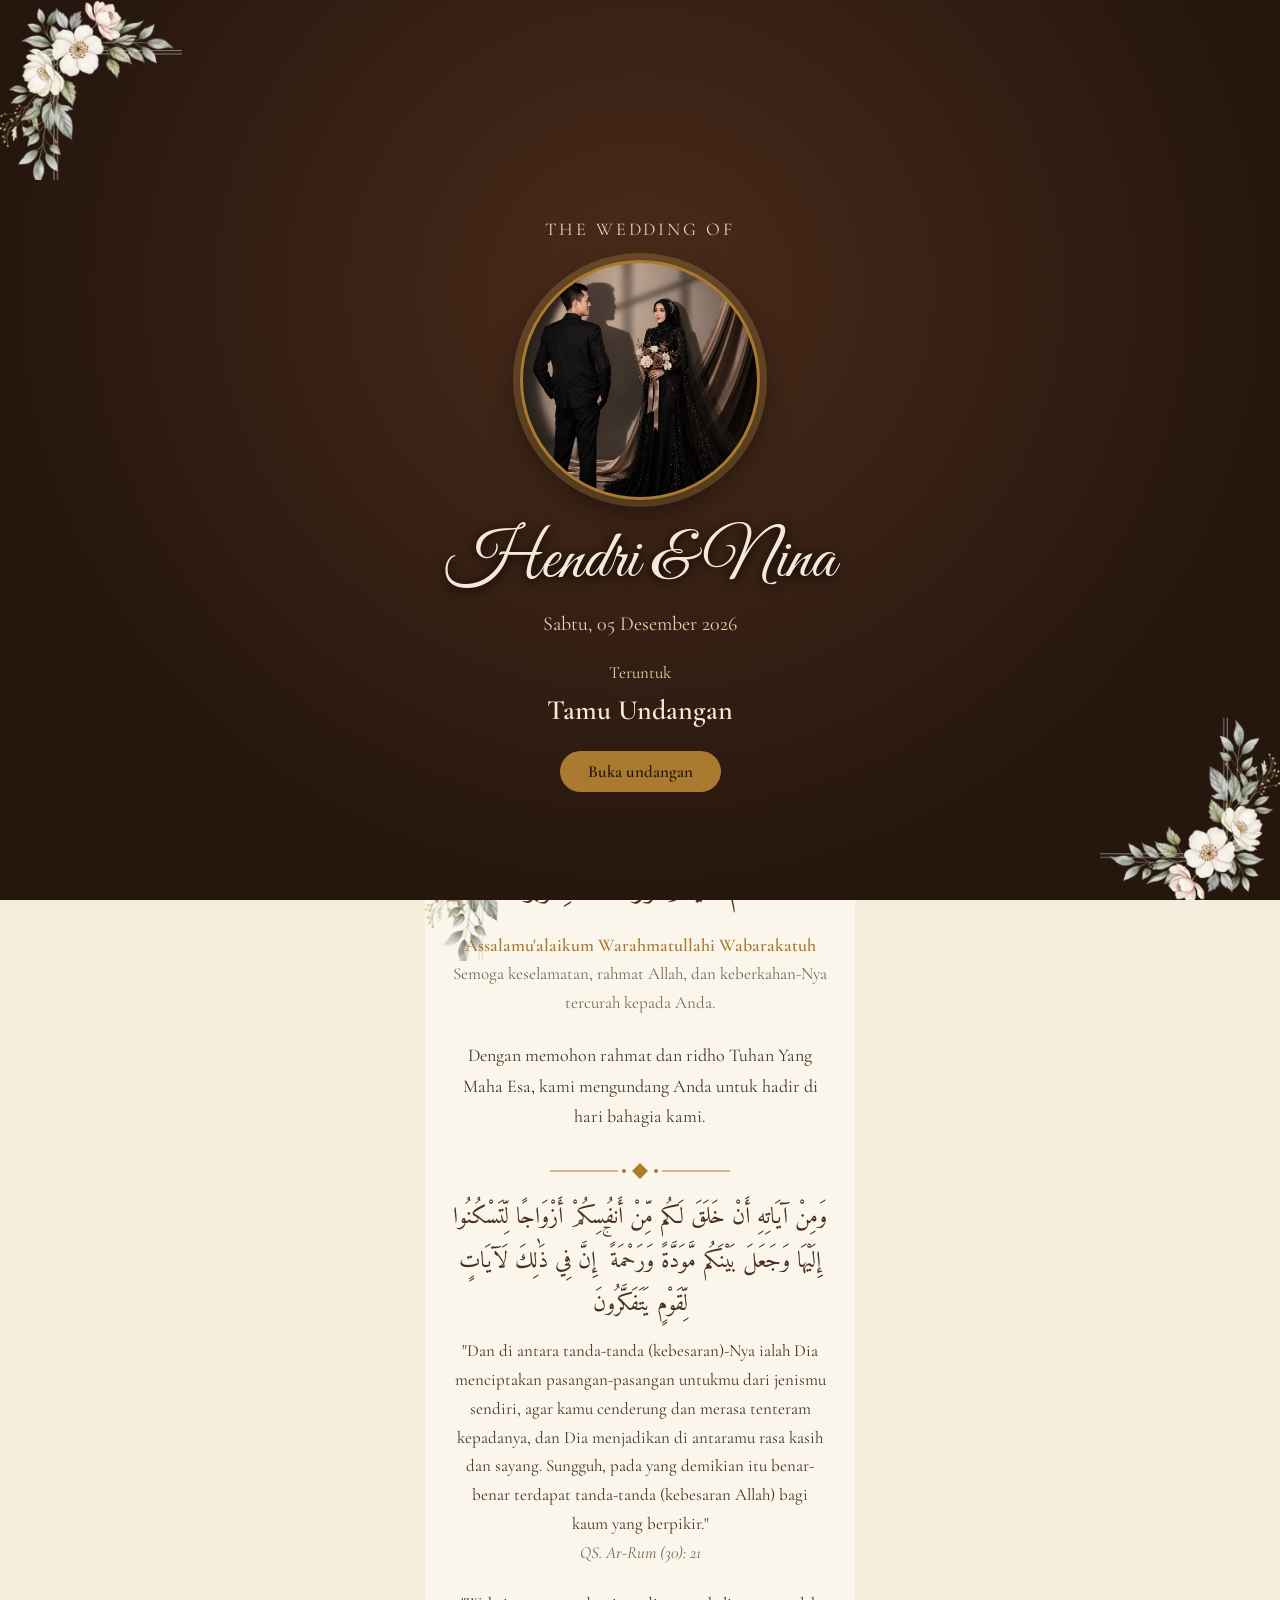
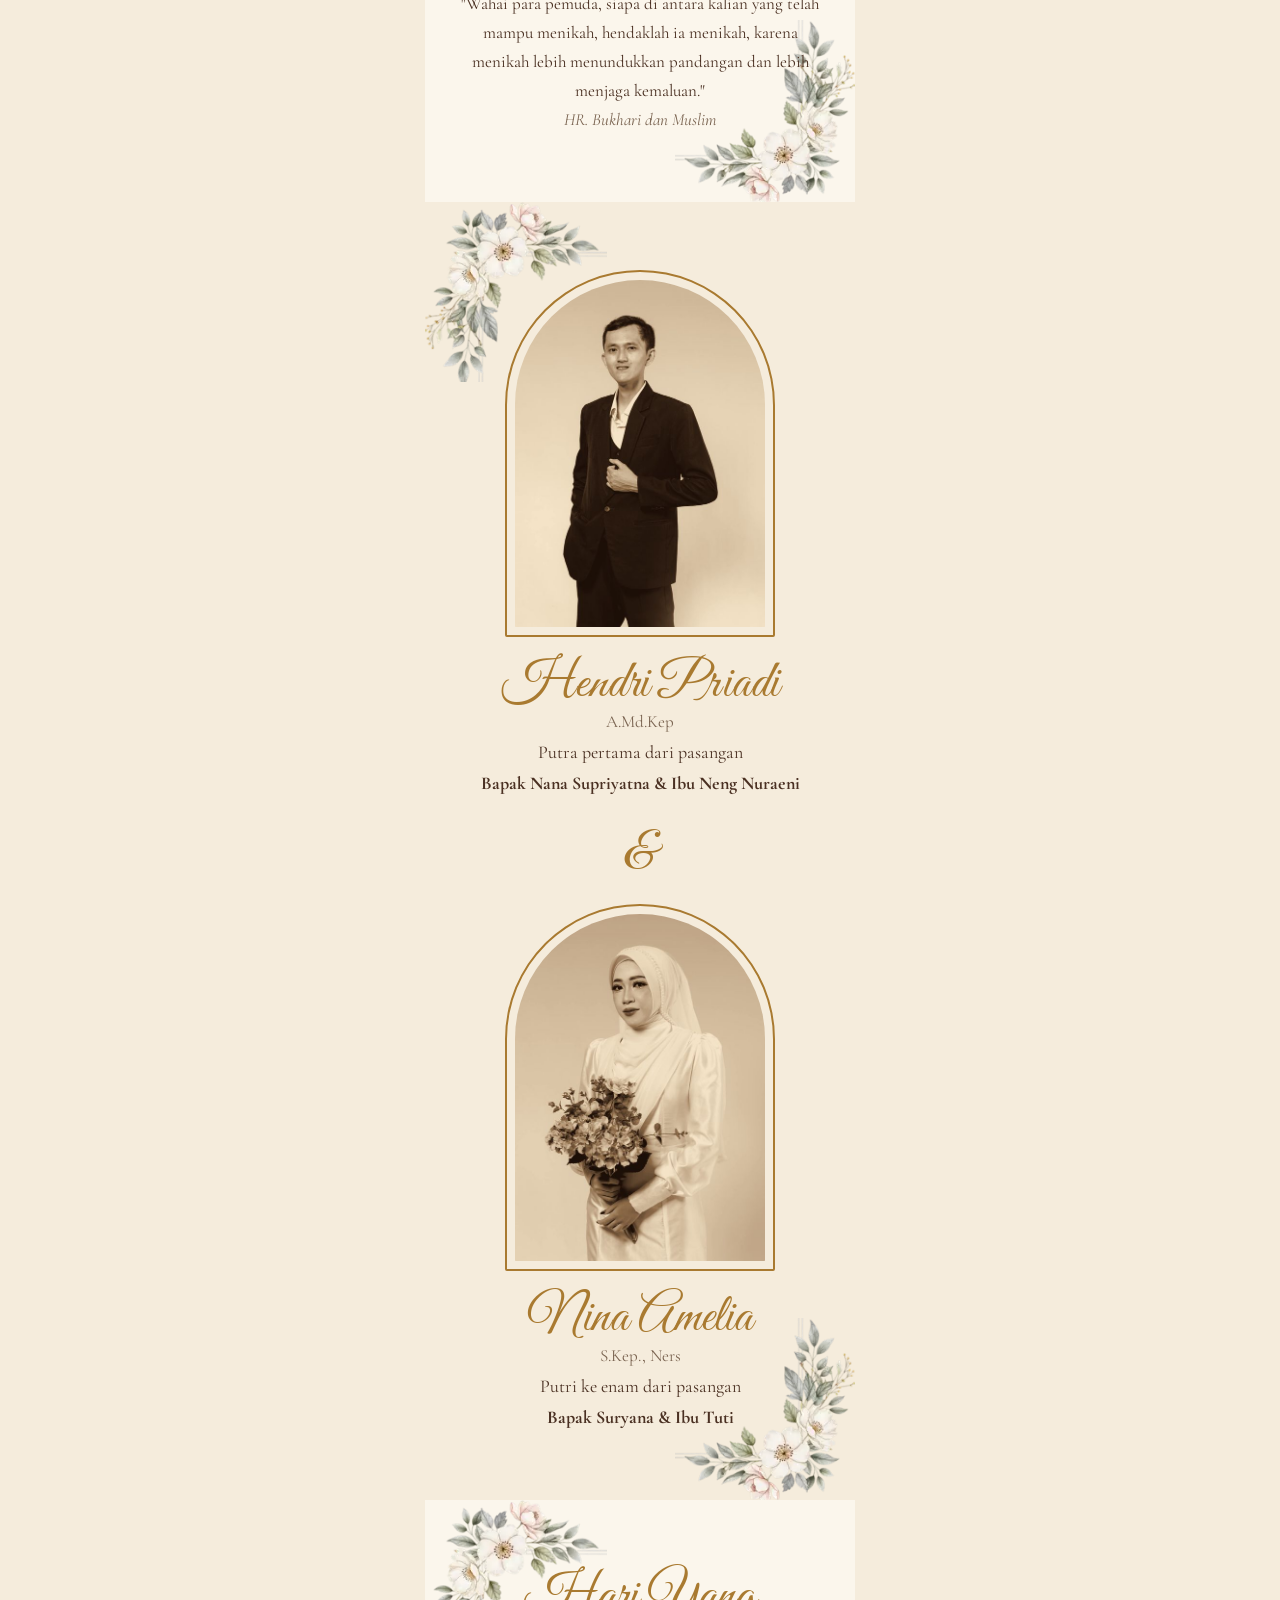
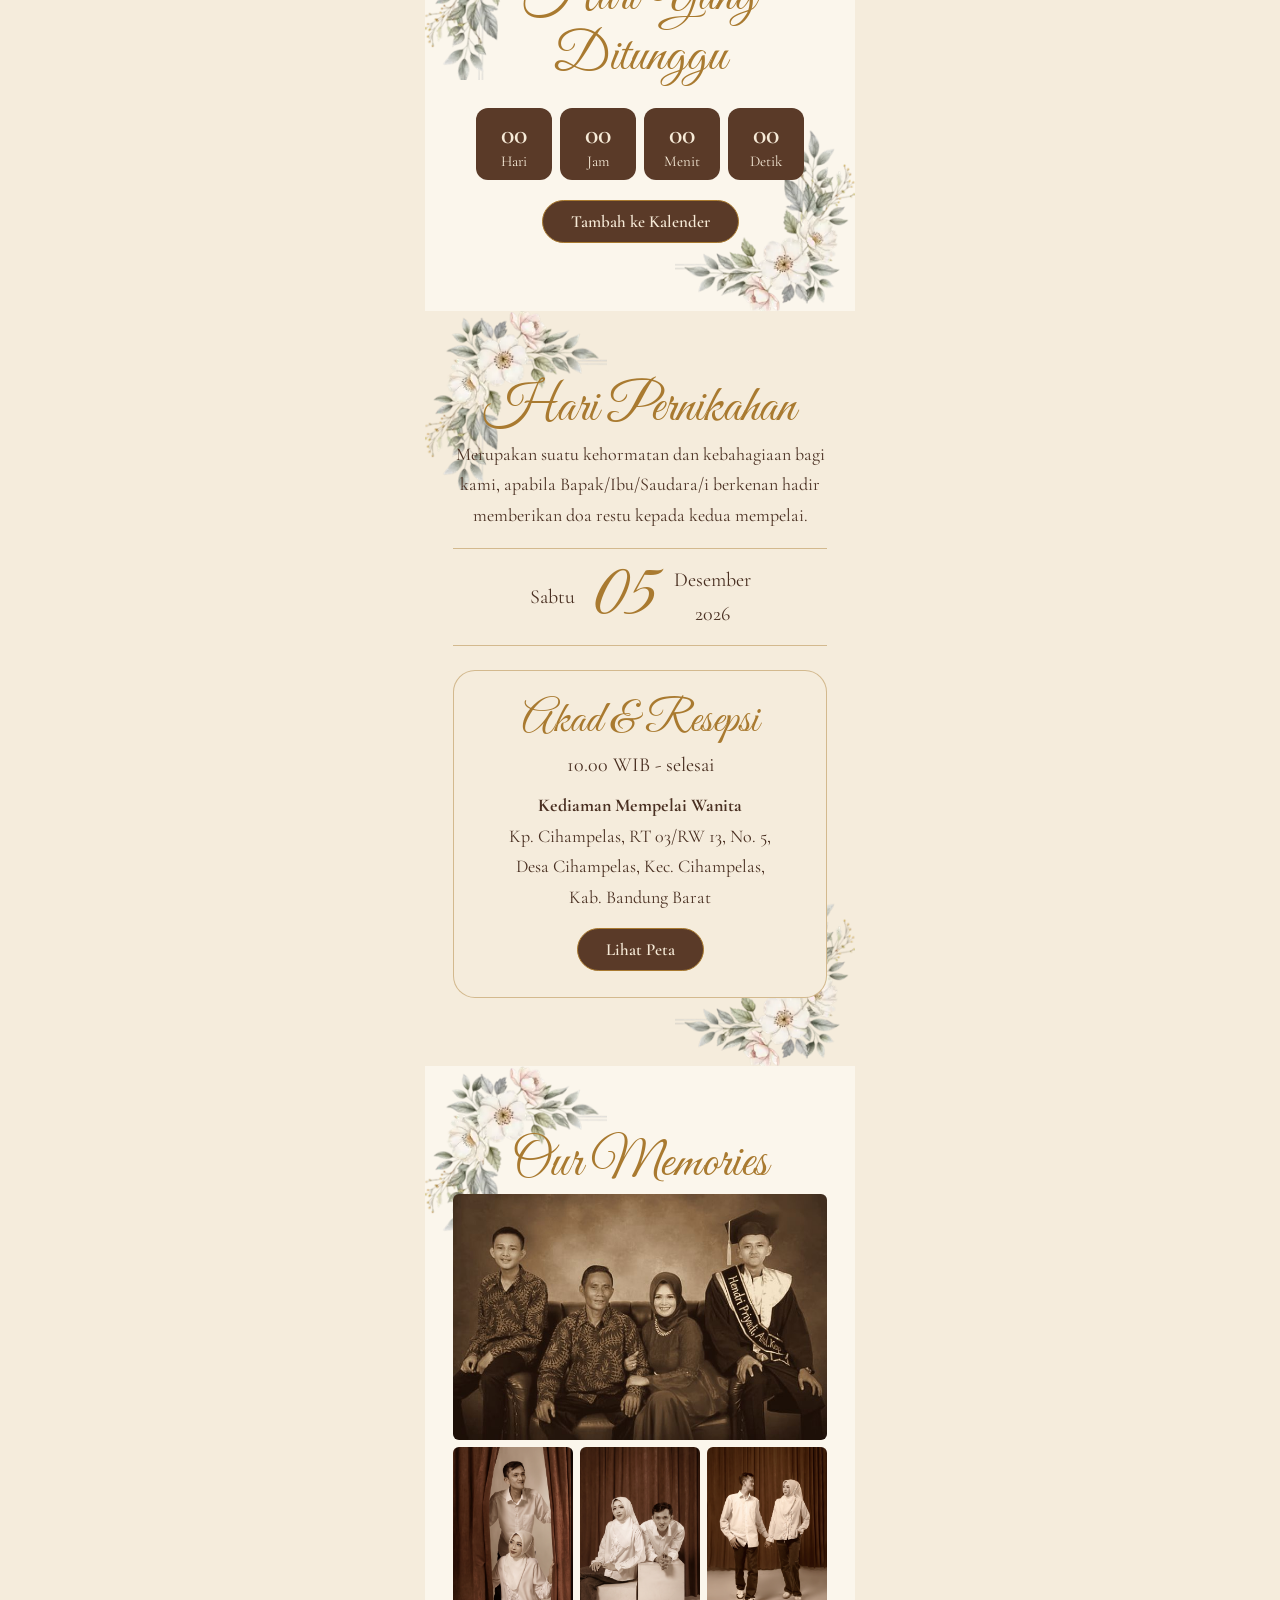
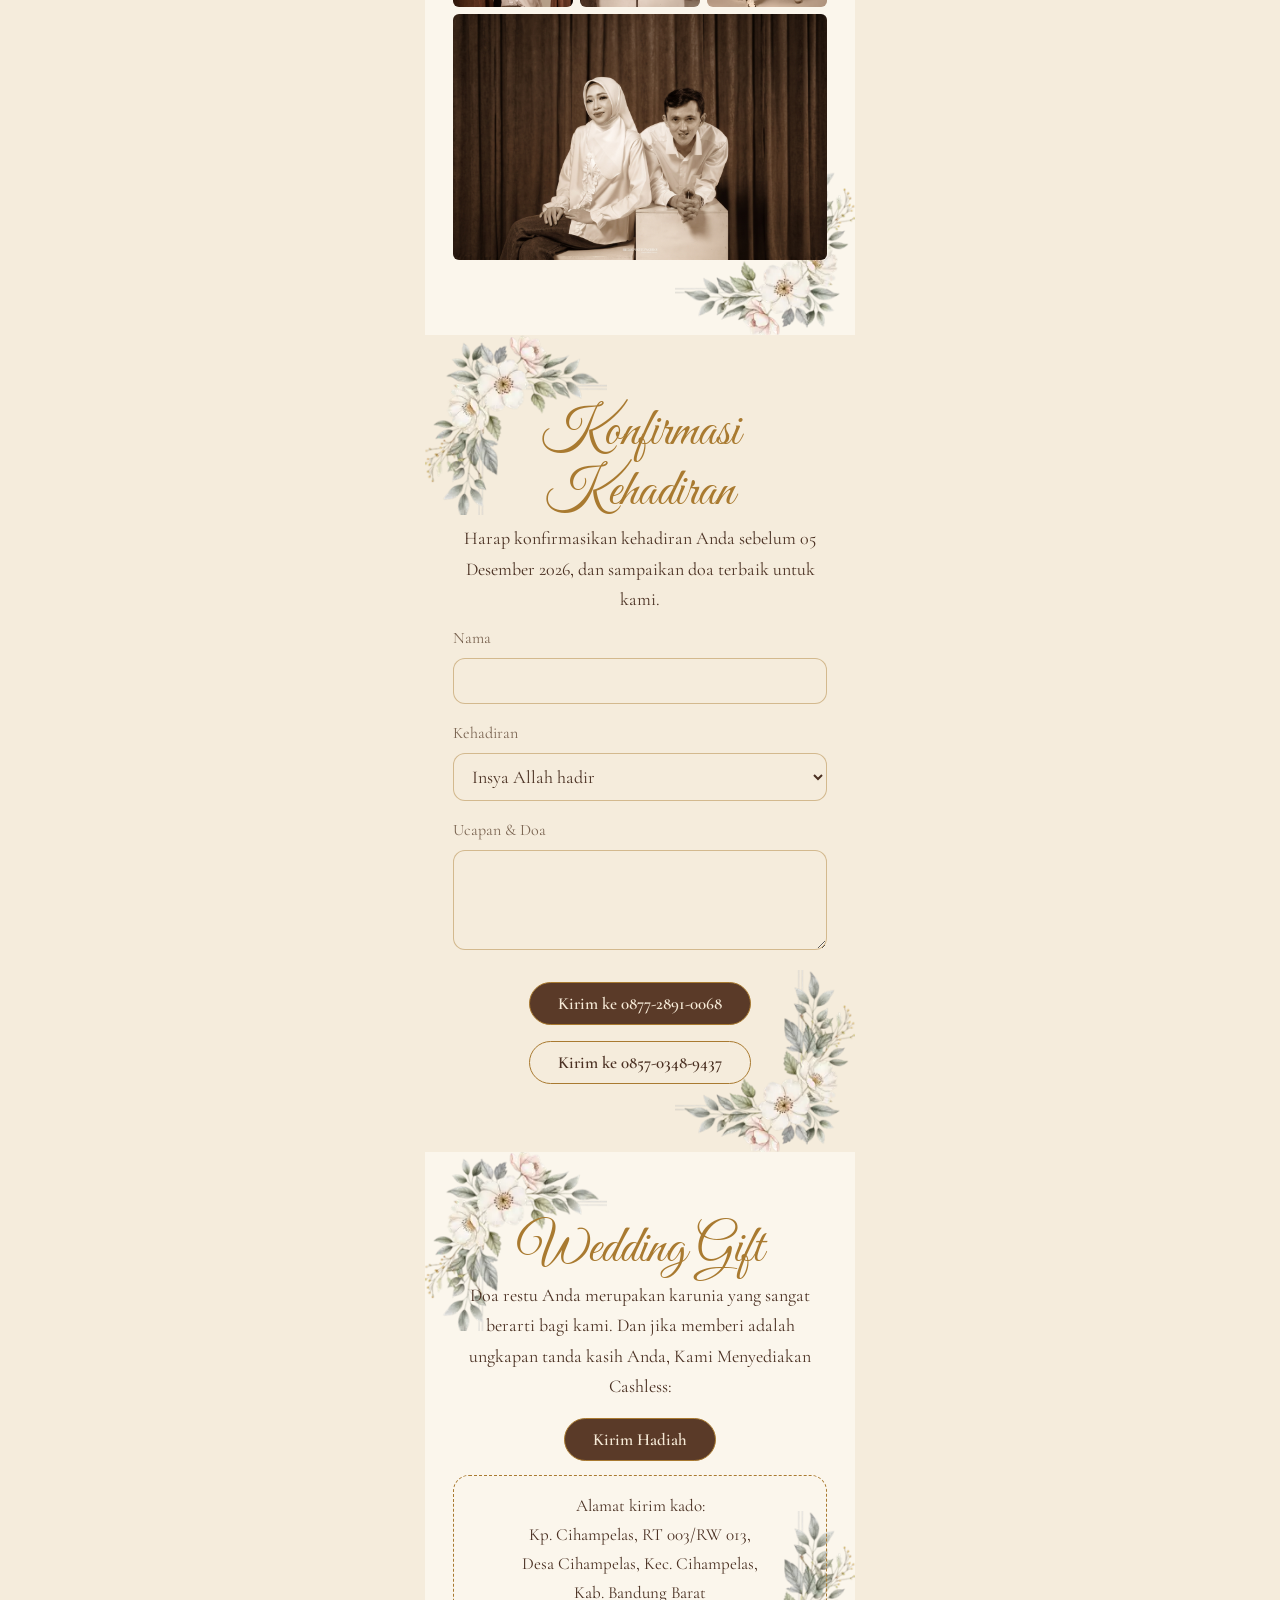
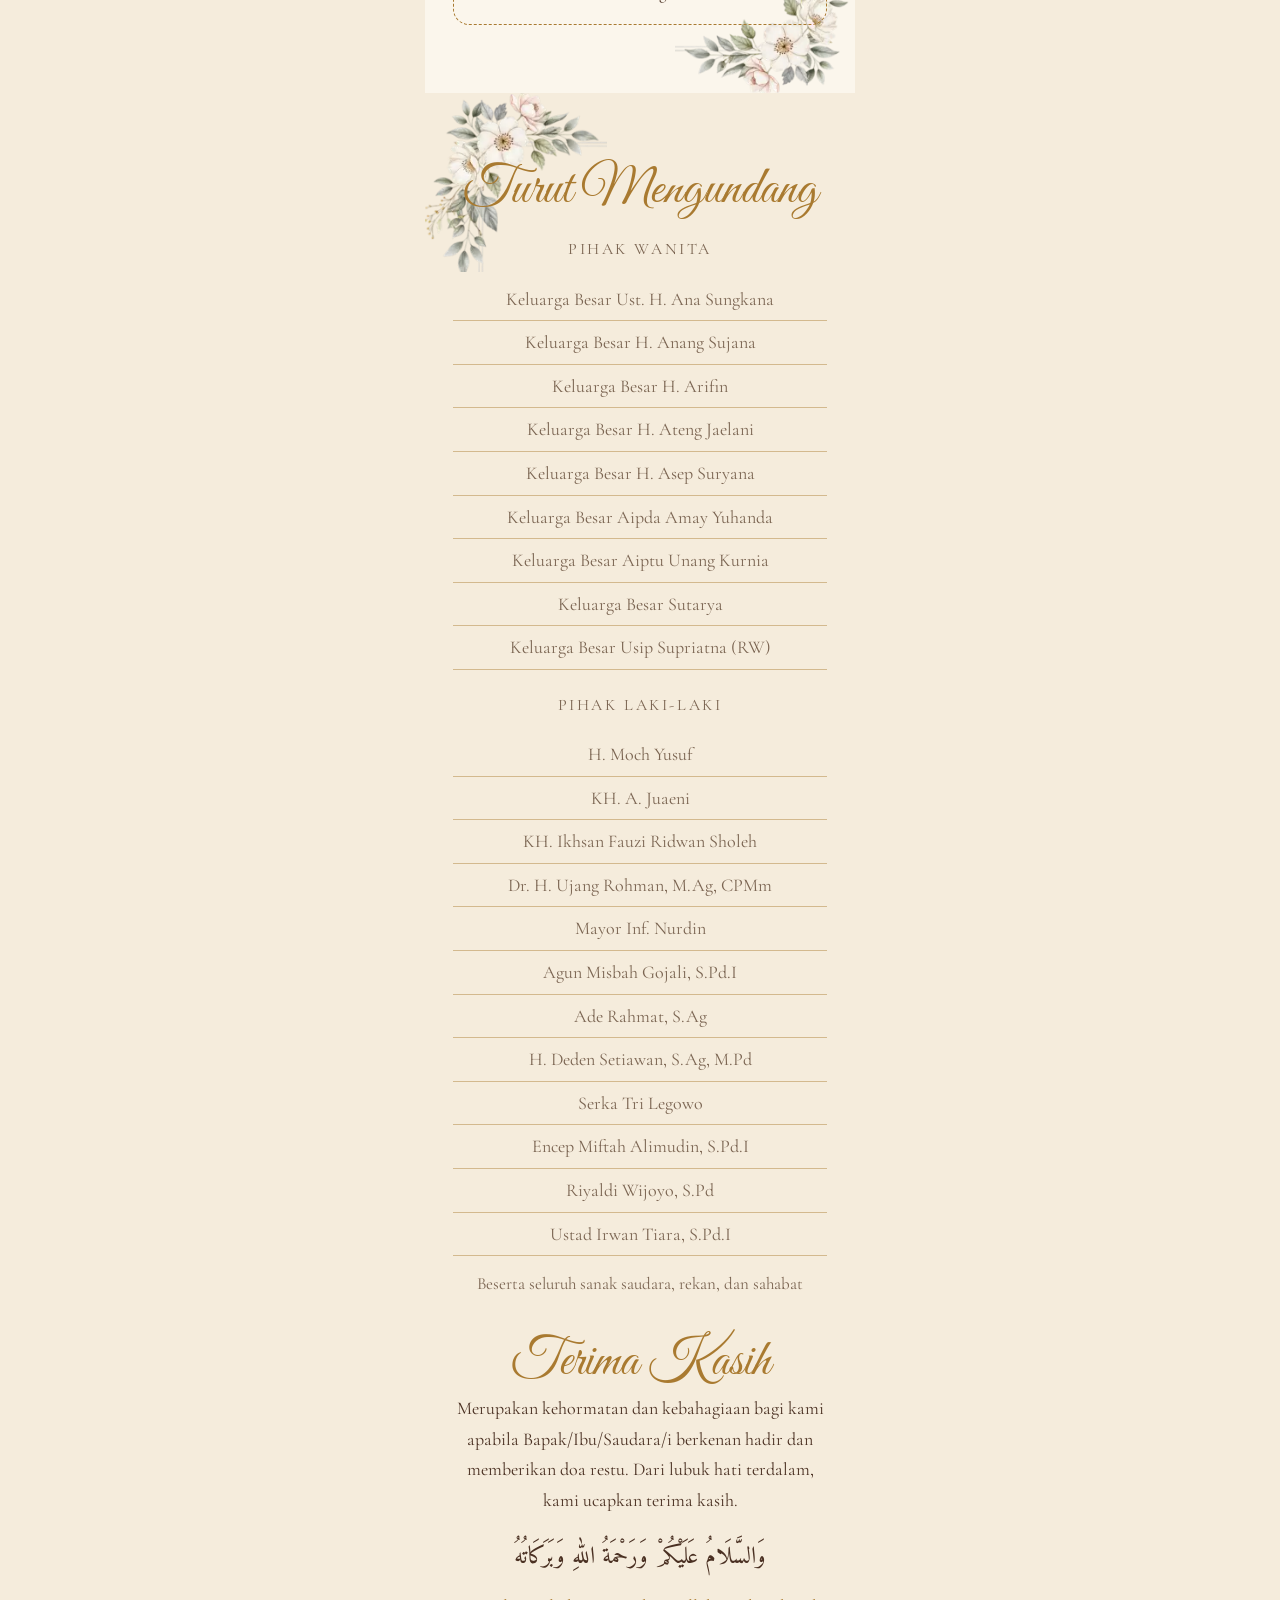
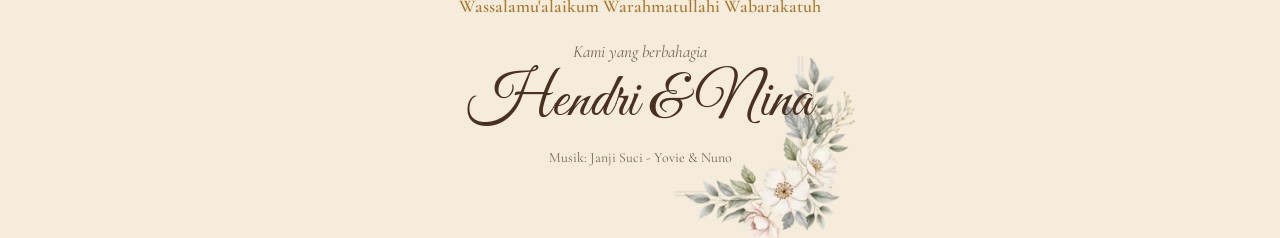
==== commit 1671676b: "Update index.html" ====
--- a/index.html
+++ b/index.html
@@ -14,7 +14,7 @@
 
 <div id="cover" class="fl">
   <p class="k" style="margin-bottom:16px;font-size:18px">The Wedding of</p>
-  <div class="c cvc" role="img" aria-label="Foto Hendri dan Nina" style="aspect-ratio:1;background-image:url(gambar-04.jpg);background-size:cover;background-position:center"></div>
+  <div class="c cvc" role="img" aria-label="Foto Hendri dan Nina" style="width:240px;max-width:75vw;aspect-ratio:1;background-image:url(gambar-04.jpg);background-size:cover;background-position:center"></div>
   <h1 class="sc big">Hendri &amp; Nina</h1>
   <p style="font-size:20px;color:#e8d3ac;margin-top:6px">Sabtu, 05 Desember 2026</p>
   <p class="sub" style="color:#e8d3ac;margin-top:18px">Teruntuk</p>
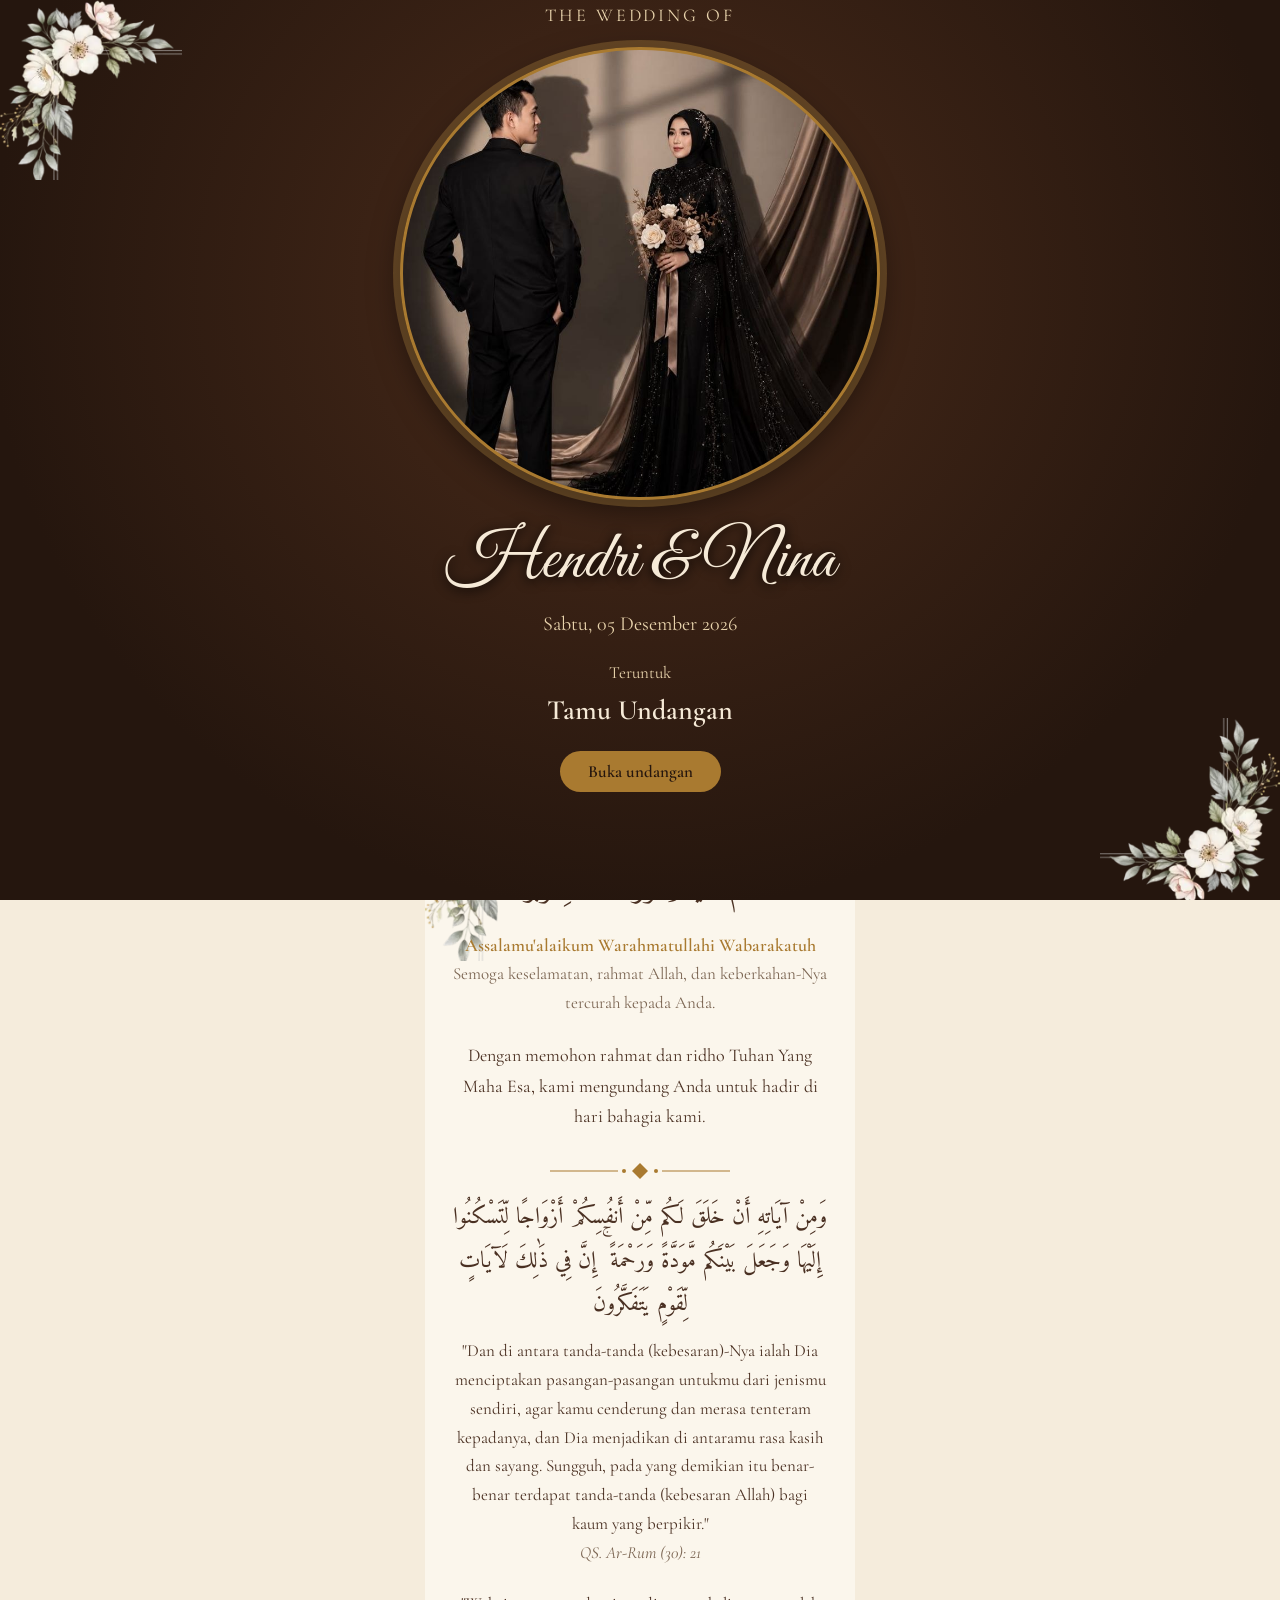
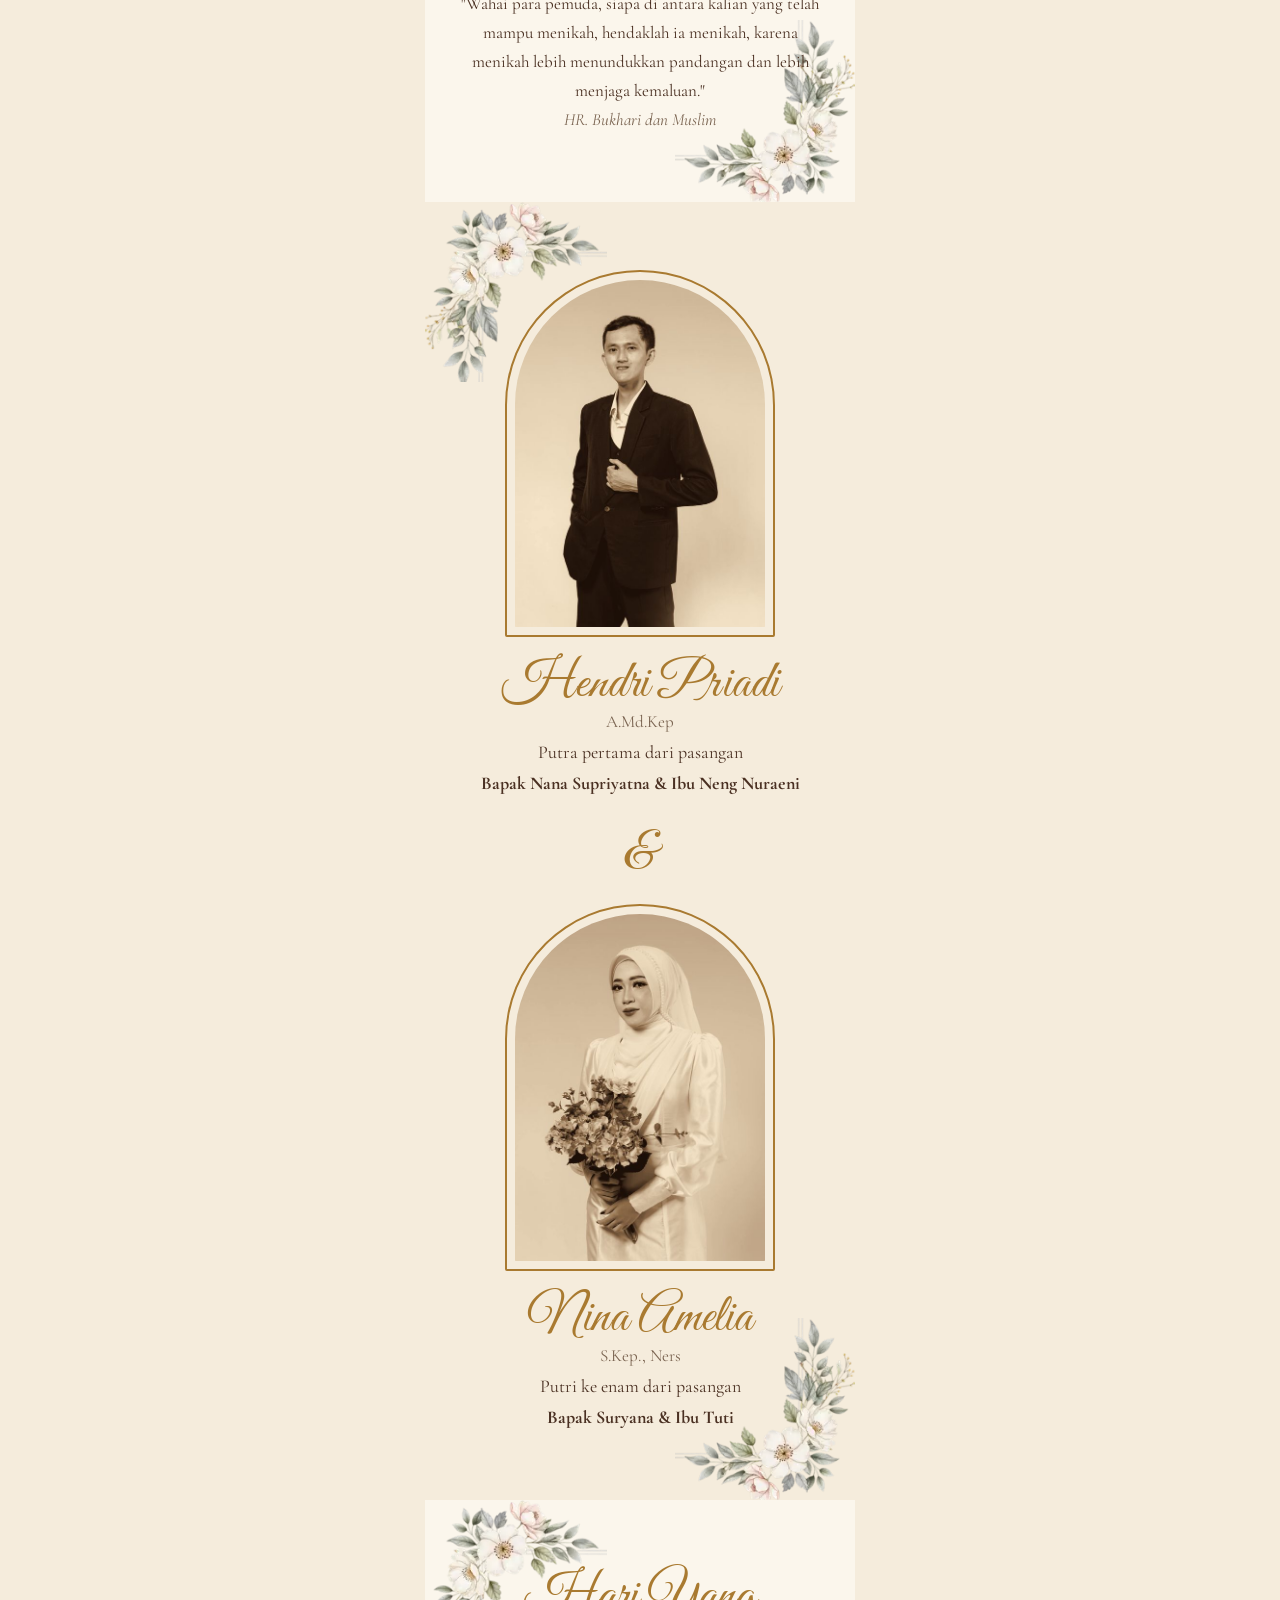
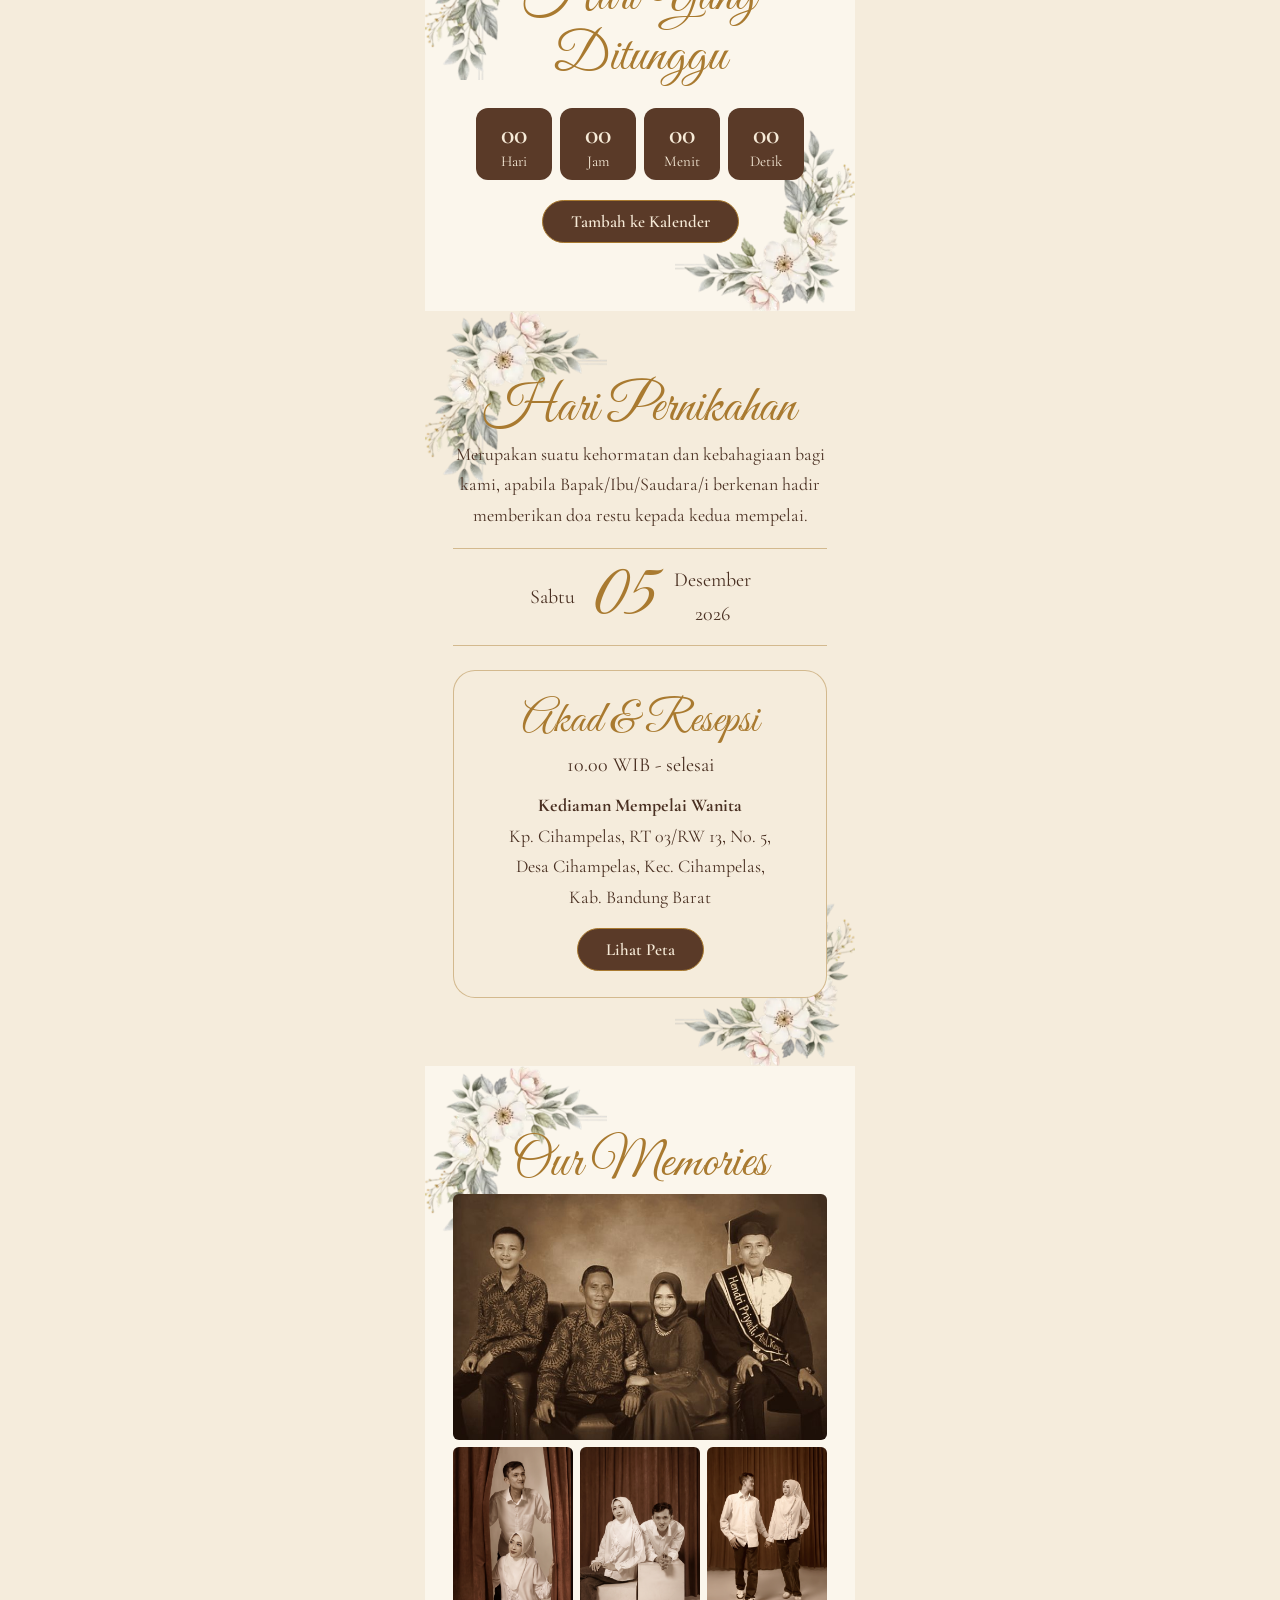
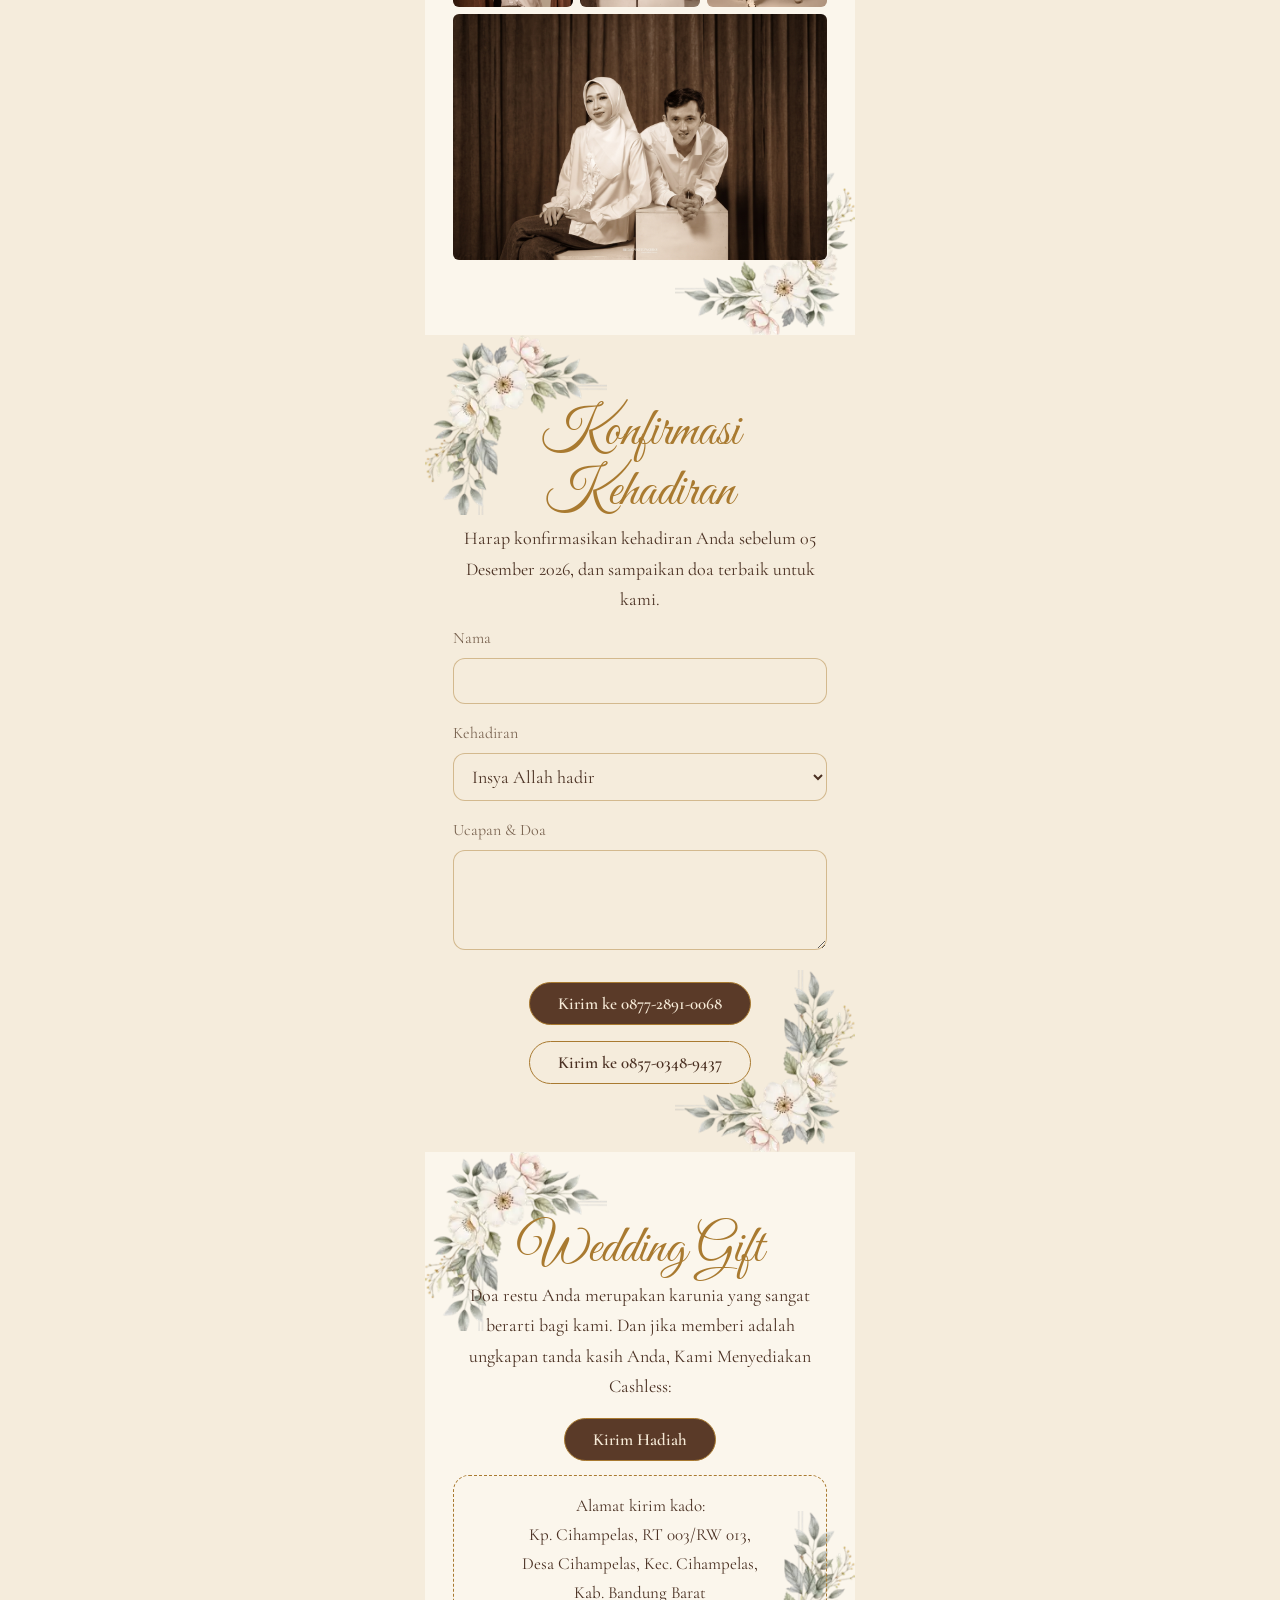
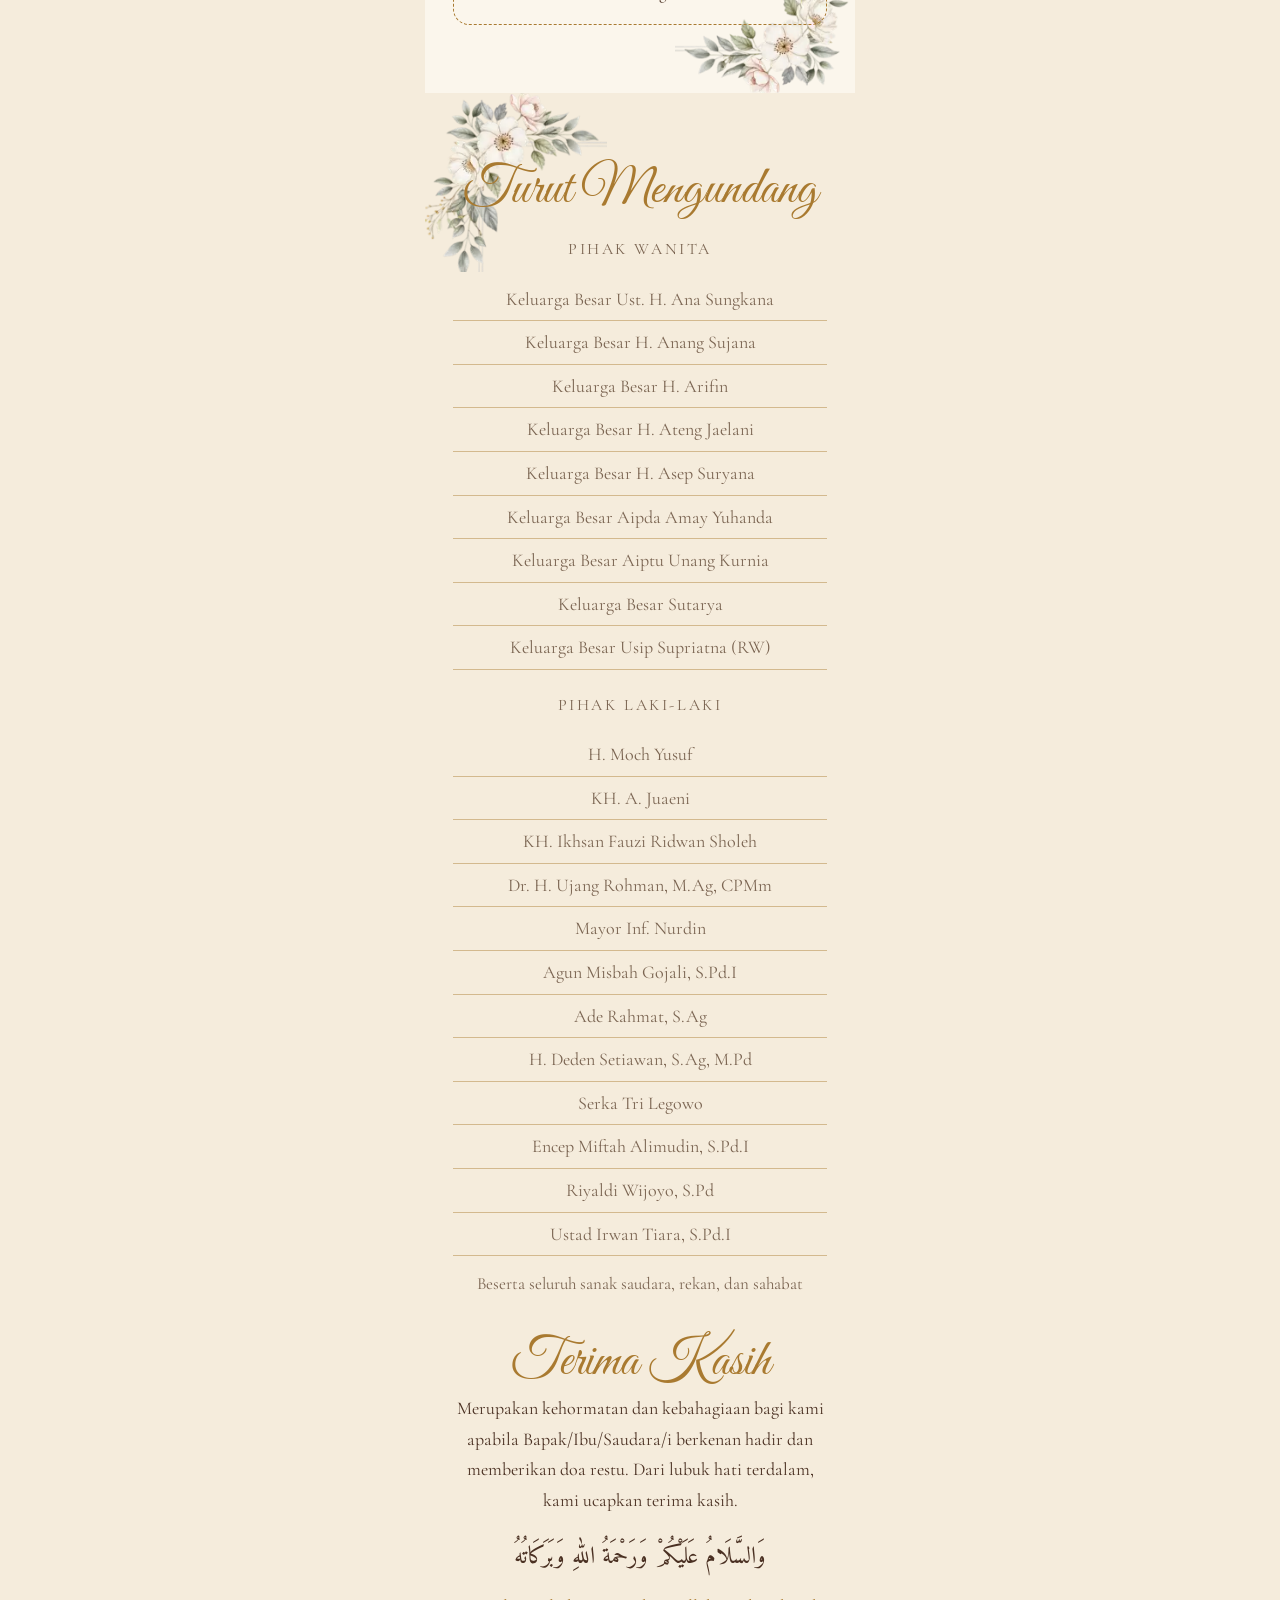
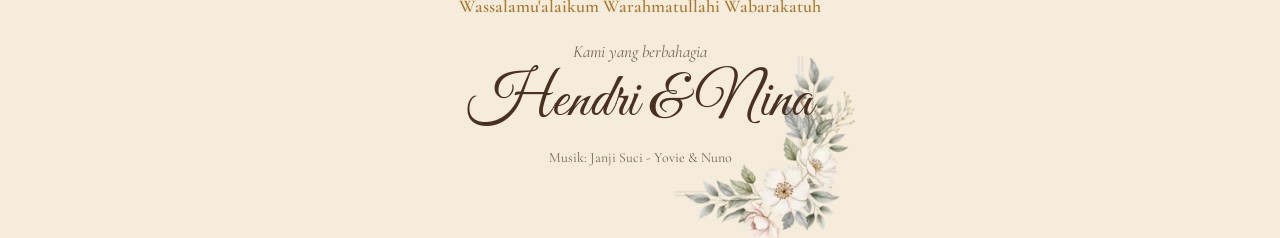
==== commit 2a1a9145: "Update index.html" ====
--- a/index.html
+++ b/index.html
@@ -14,7 +14,7 @@
 
 <div id="cover" class="fl">
   <p class="k" style="margin-bottom:16px;font-size:18px">The Wedding of</p>
-  <div class="c cvc" role="img" aria-label="Foto Hendri dan Nina" style="width:240px;max-width:75vw;aspect-ratio:1;background-image:url(gambar-04.jpg);background-size:cover;background-position:center"></div>
+  <div class="c cvc" role="img" aria-label="Foto Hendri dan Nina" style="width:480px;max-width:95vw;aspect-ratio:1;background-image:url(gambar-04.jpg);background-size:cover;background-position:center"></div>
   <h1 class="sc big">Hendri &amp; Nina</h1>
   <p style="font-size:20px;color:#e8d3ac;margin-top:6px">Sabtu, 05 Desember 2026</p>
   <p class="sub" style="color:#e8d3ac;margin-top:18px">Teruntuk</p>
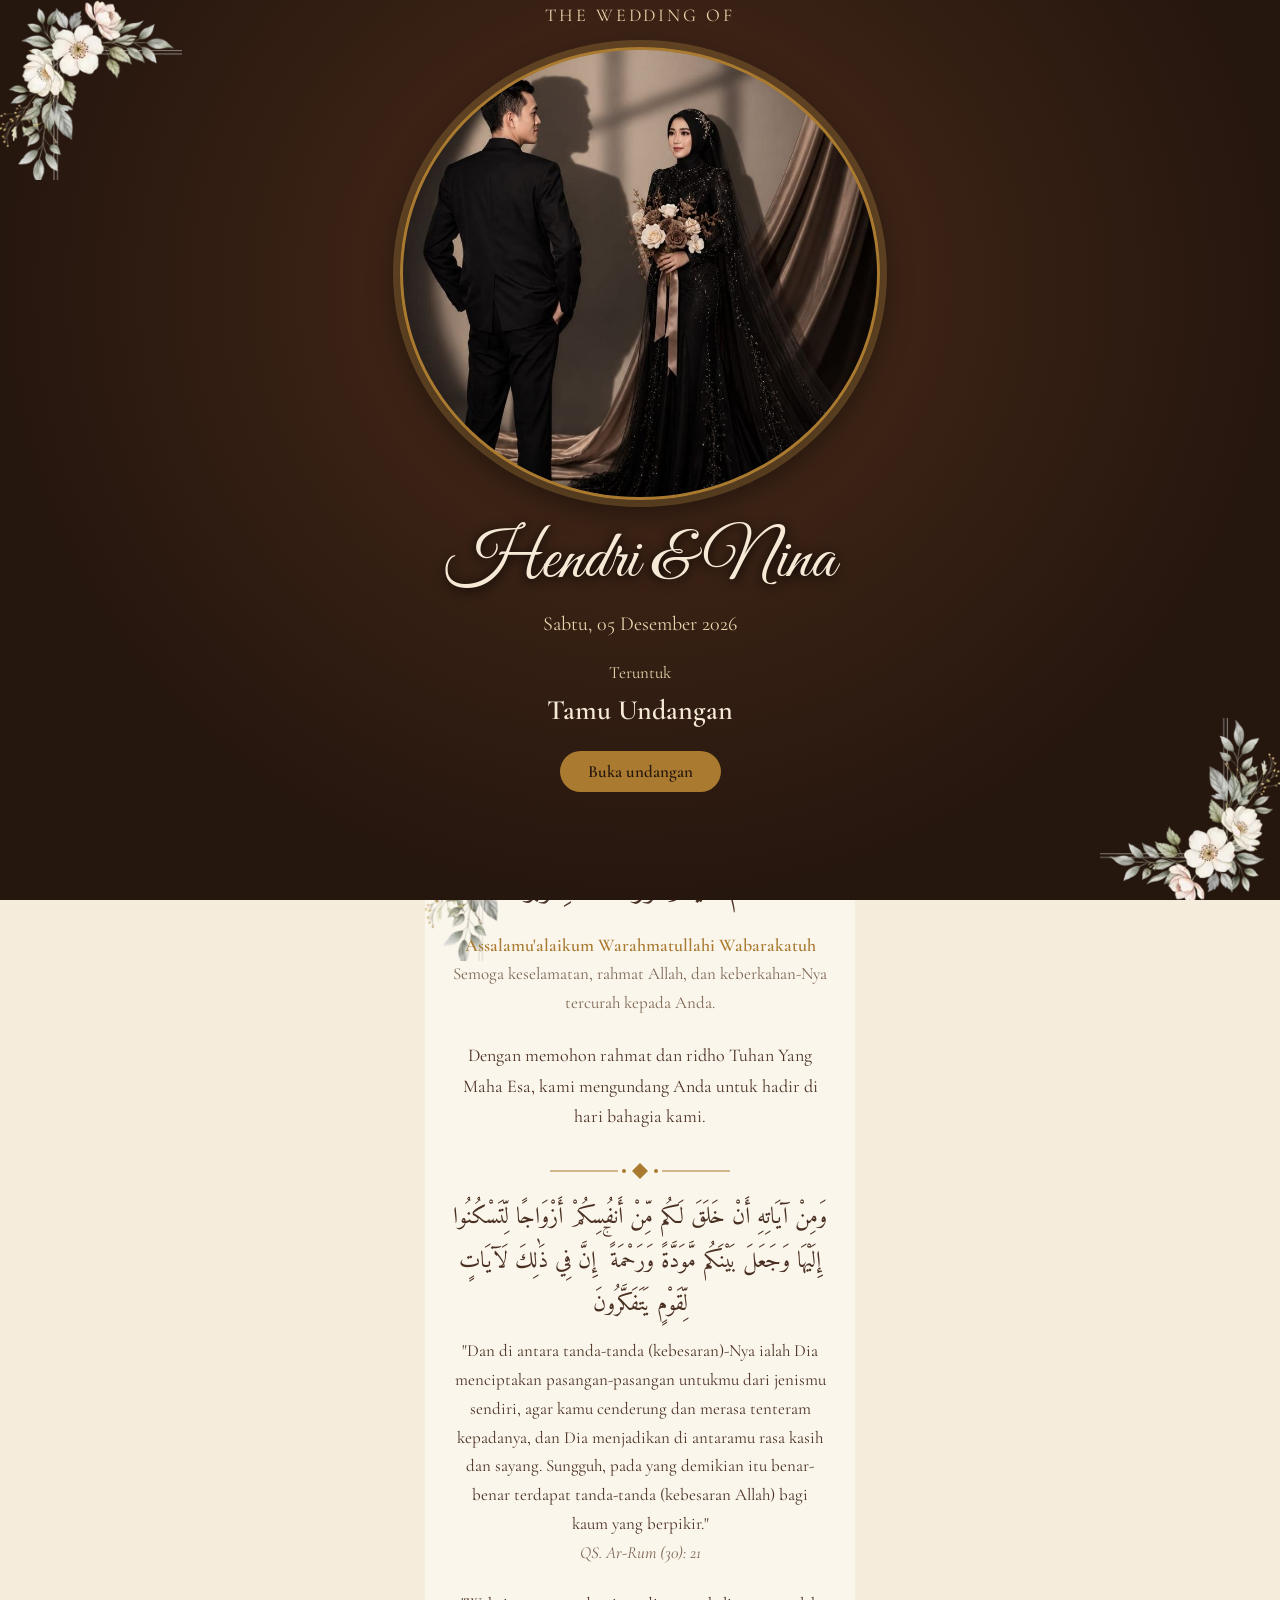
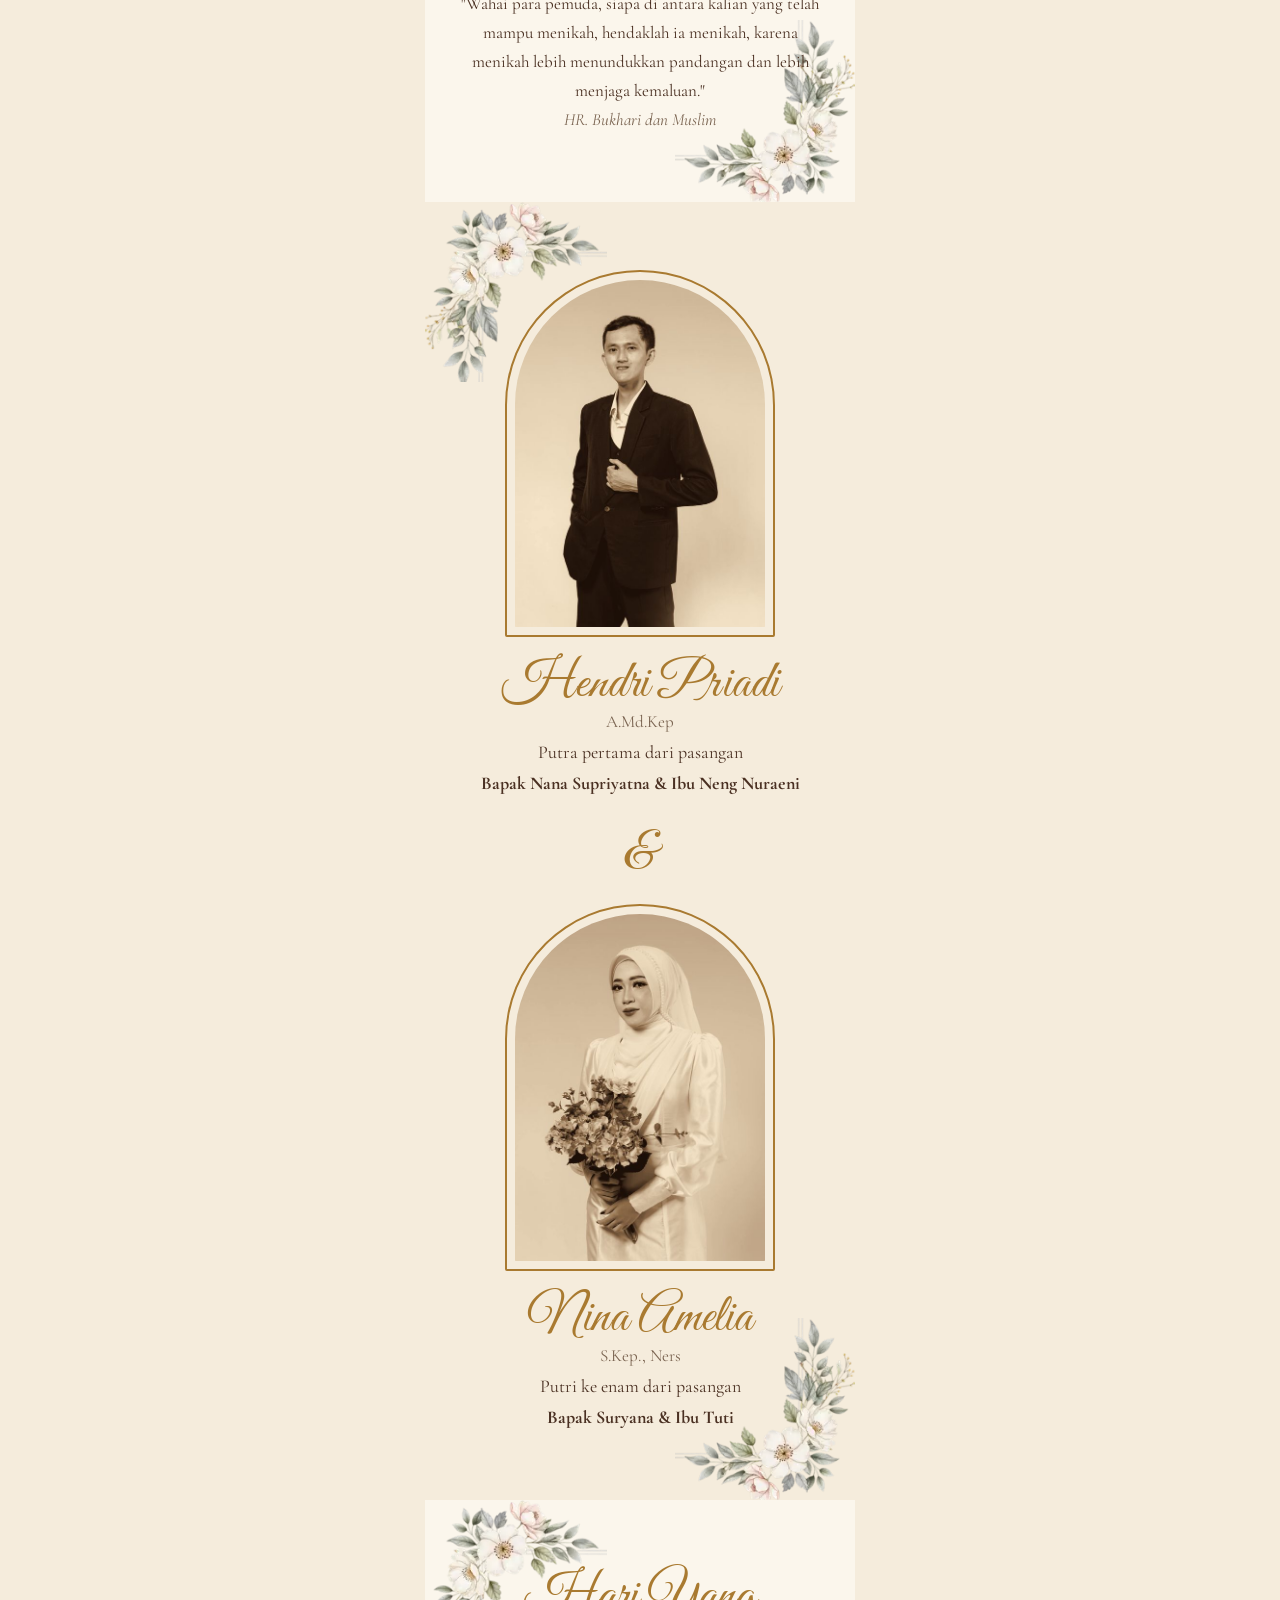
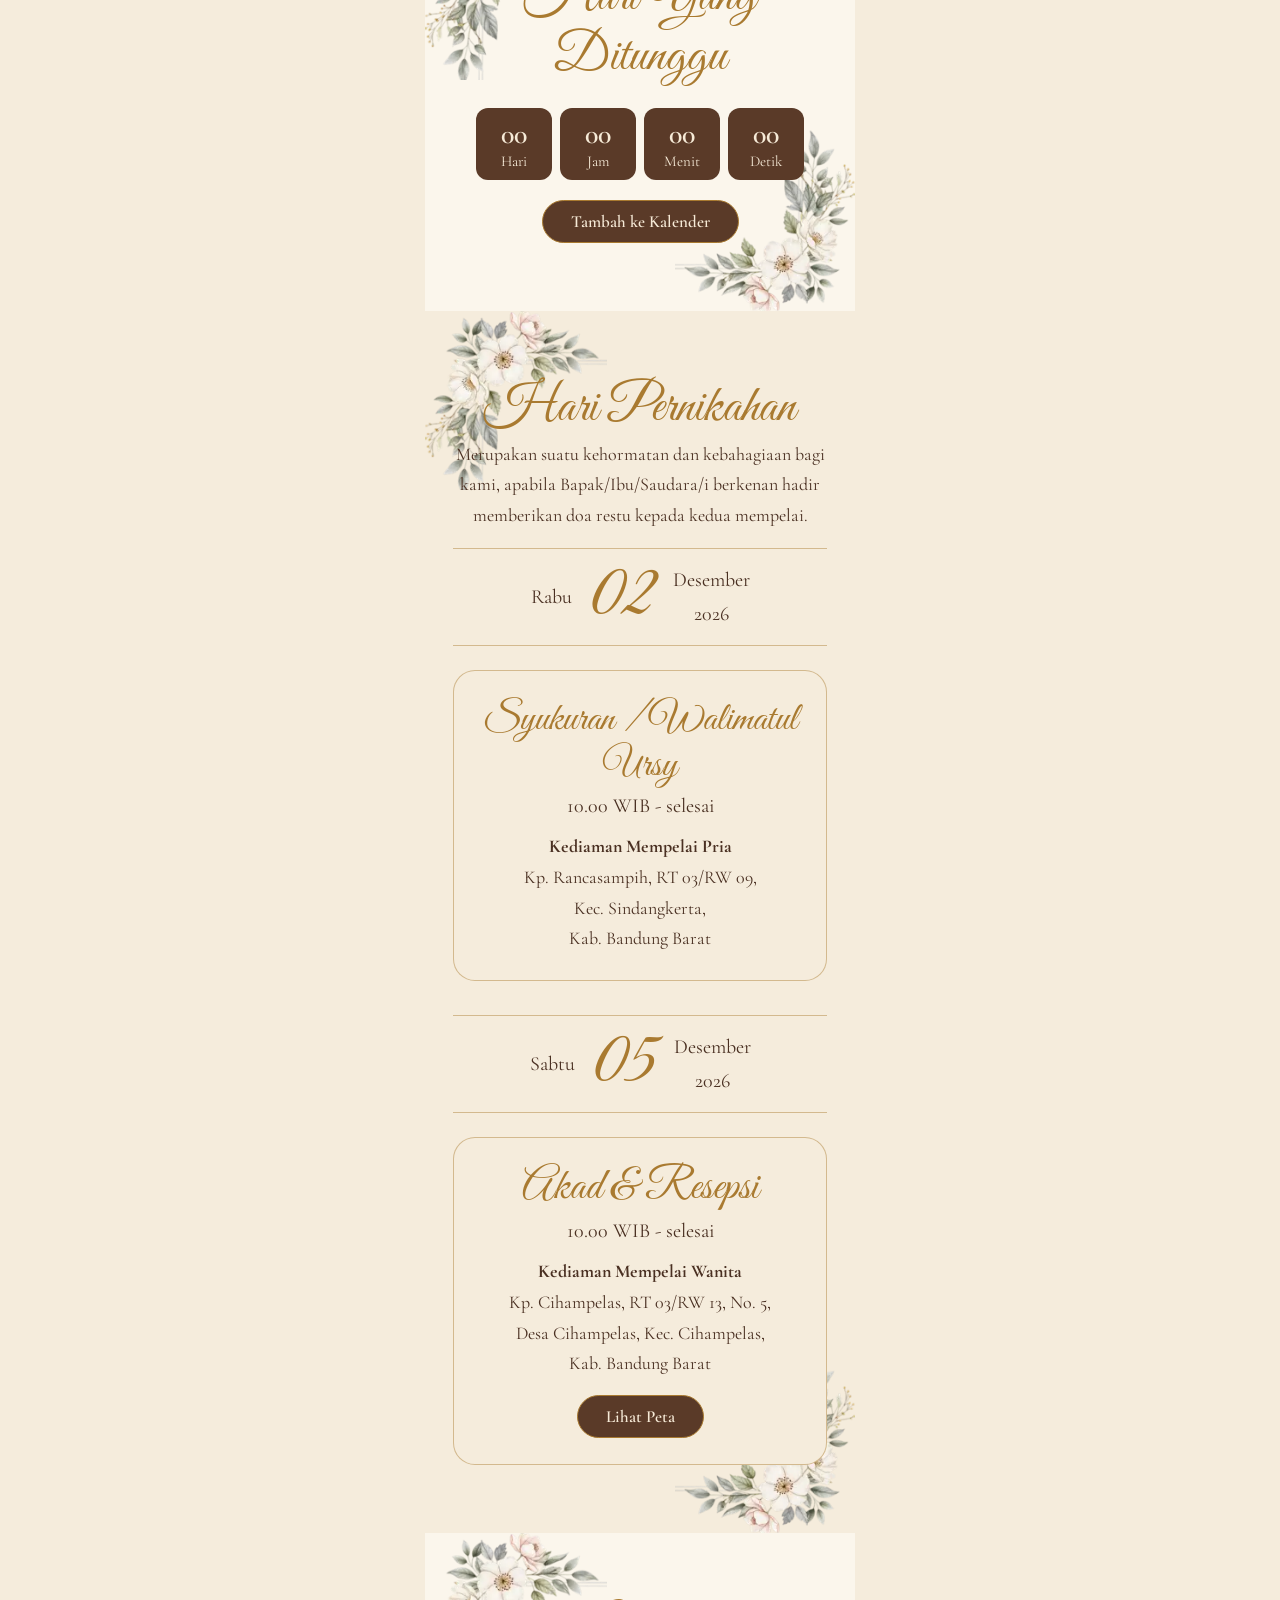
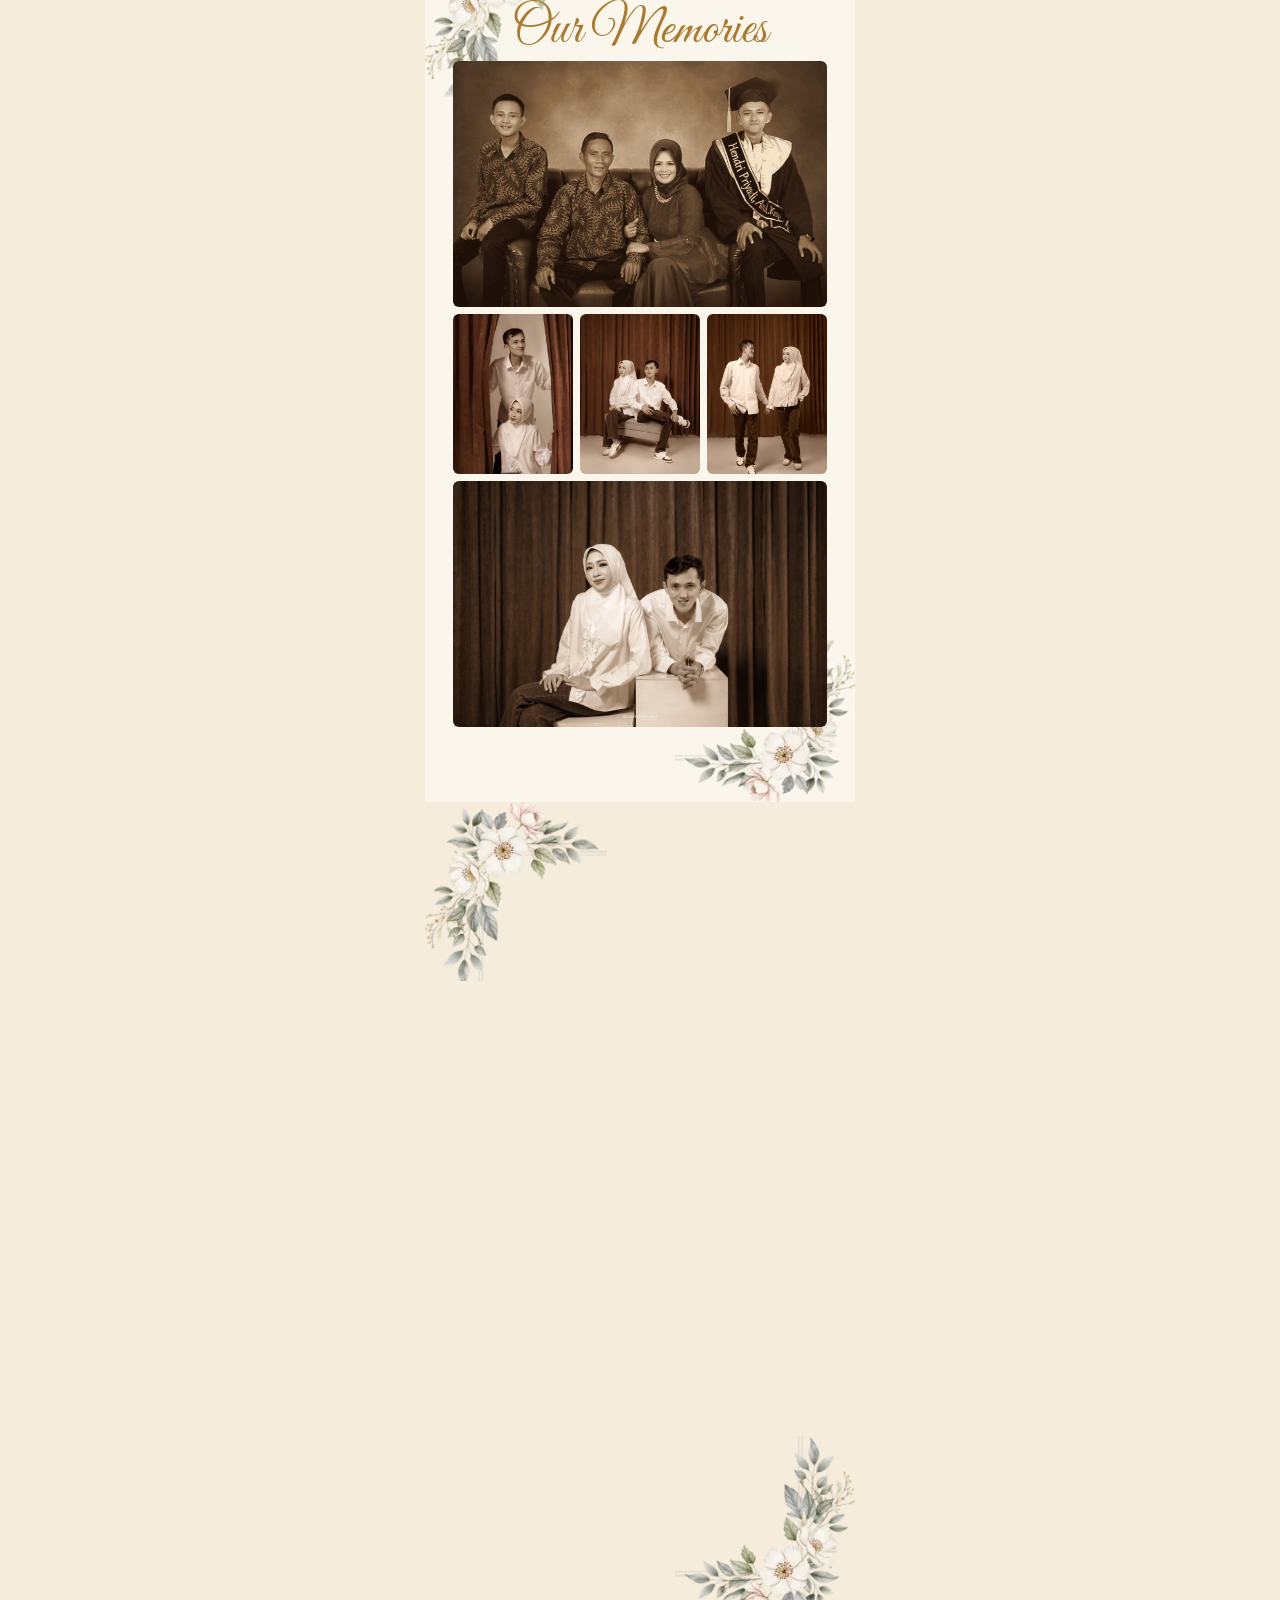
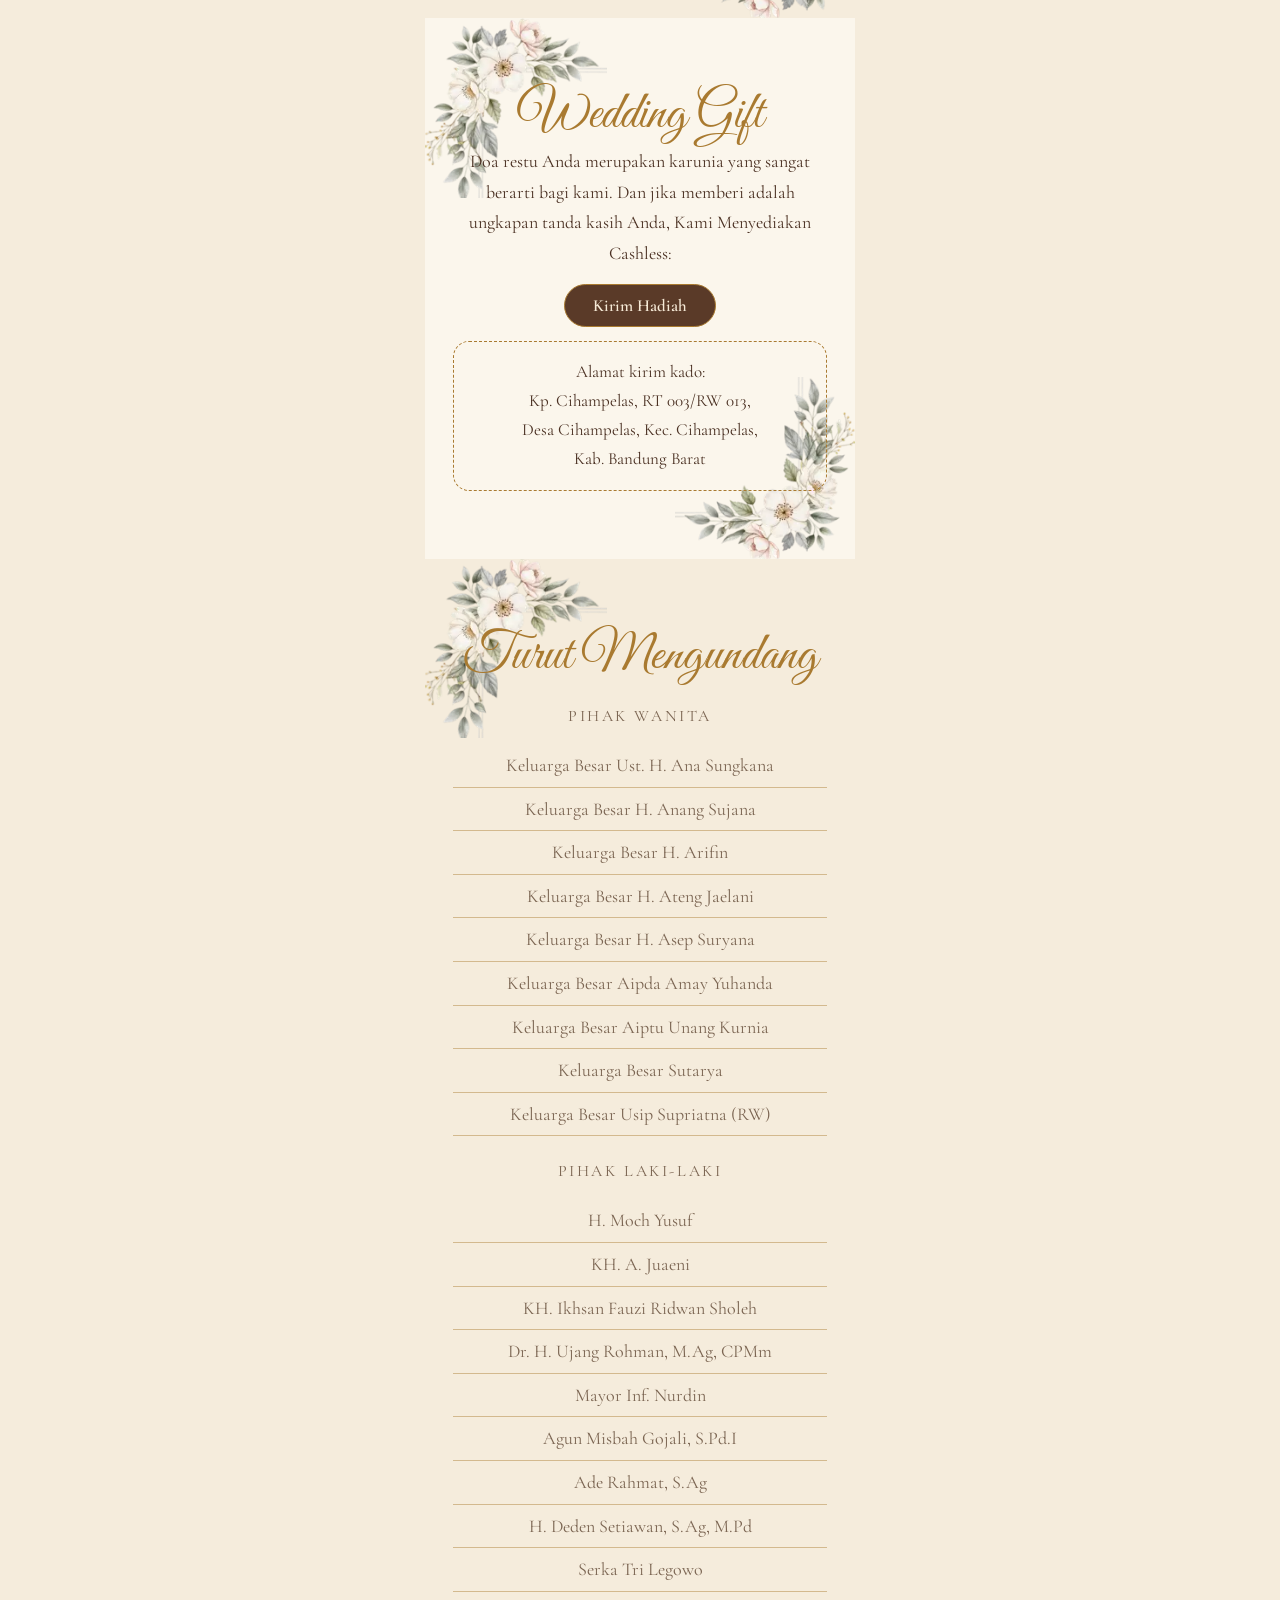
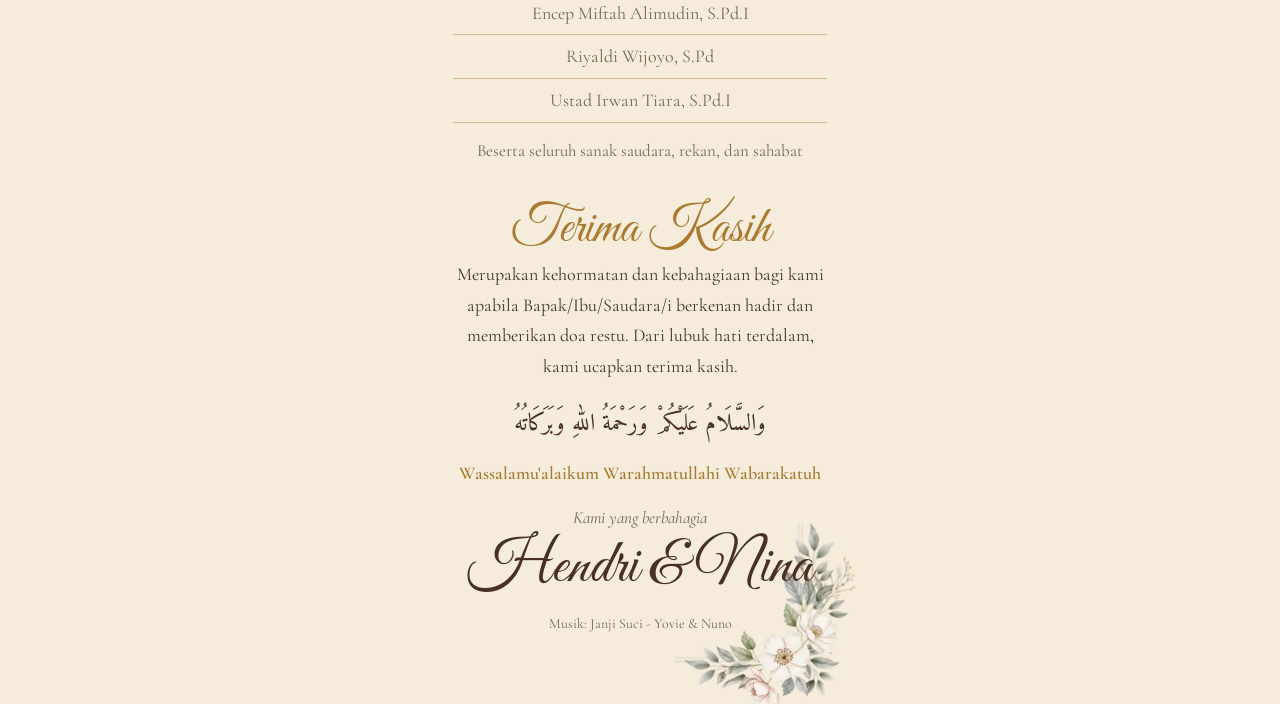
==== commit 9d309efb: "Update index.html" ====
--- a/index.html
+++ b/index.html
@@ -67,7 +67,15 @@
 <section class="sec fl"><div class="rv">
   <h2 class="sc">Hari Pernikahan</h2>
   <p>Merupakan suatu kehormatan dan kebahagiaan bagi kami, apabila Bapak/Ibu/Saudara/i berkenan hadir memberikan doa restu kepada kedua mempelai.</p>
-  <div class="dt"><span>Sabtu</span><b>05</b><span>Desember<br>2026</span></div>
+
+  <div class="dt"><span>Rabu</span><b>02</b><span>Desember<br>2026</span></div>
+  <div class="ev">
+    <h3 class="sc" style="font-size:40px">Syukuran / Walimatul Ursy</h3>
+    <p style="font-size:20px">10.00 WIB - selesai</p>
+    <p style="margin-top:8px"><b>Kediaman Mempelai Pria</b><br>Kp. Rancasampih, RT 03/RW 09,<br>Kec. Sindangkerta,<br>Kab. Bandung Barat</p>
+  </div>
+
+  <div class="dt" style="margin-top:34px"><span>Sabtu</span><b>05</b><span>Desember<br>2026</span></div>
   <div class="ev">
     <h3 class="sc" style="font-size:44px">Akad &amp; Resepsi</h3>
     <p style="font-size:20px">10.00 WIB - selesai</p>
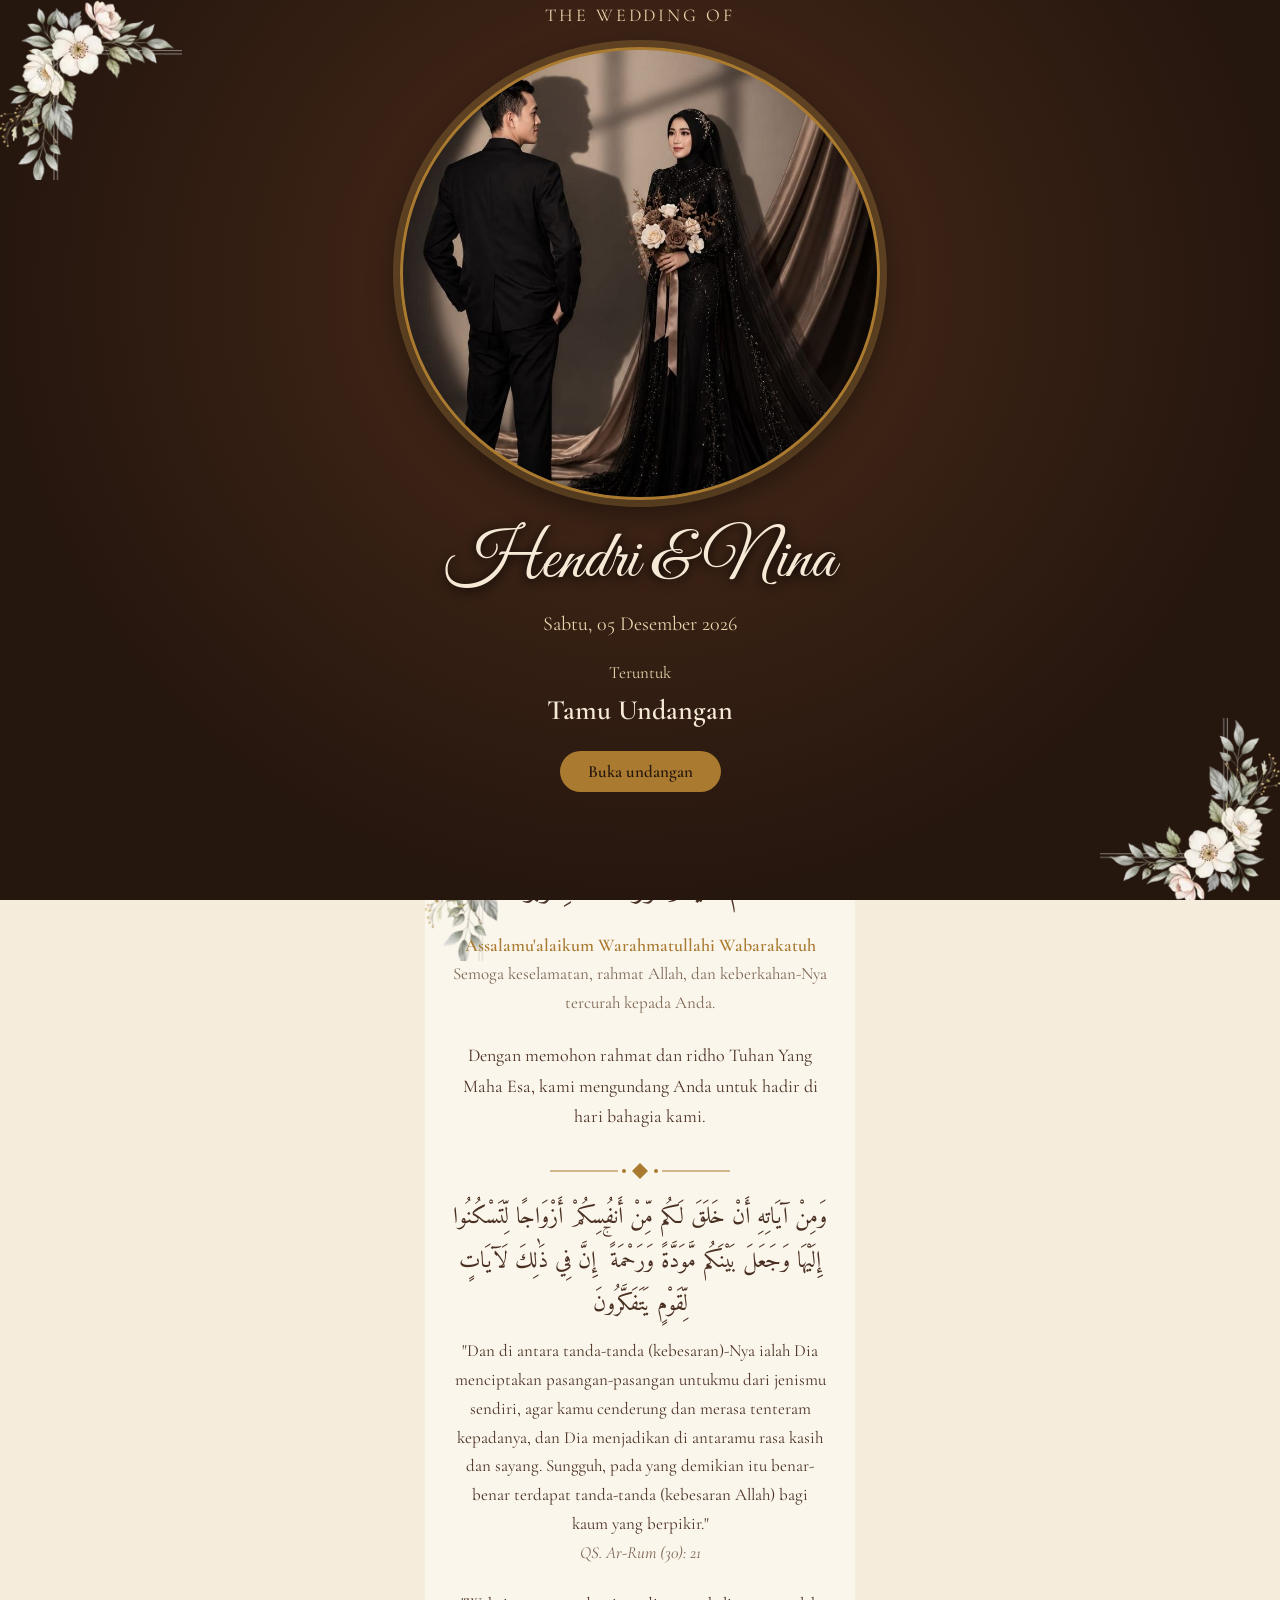
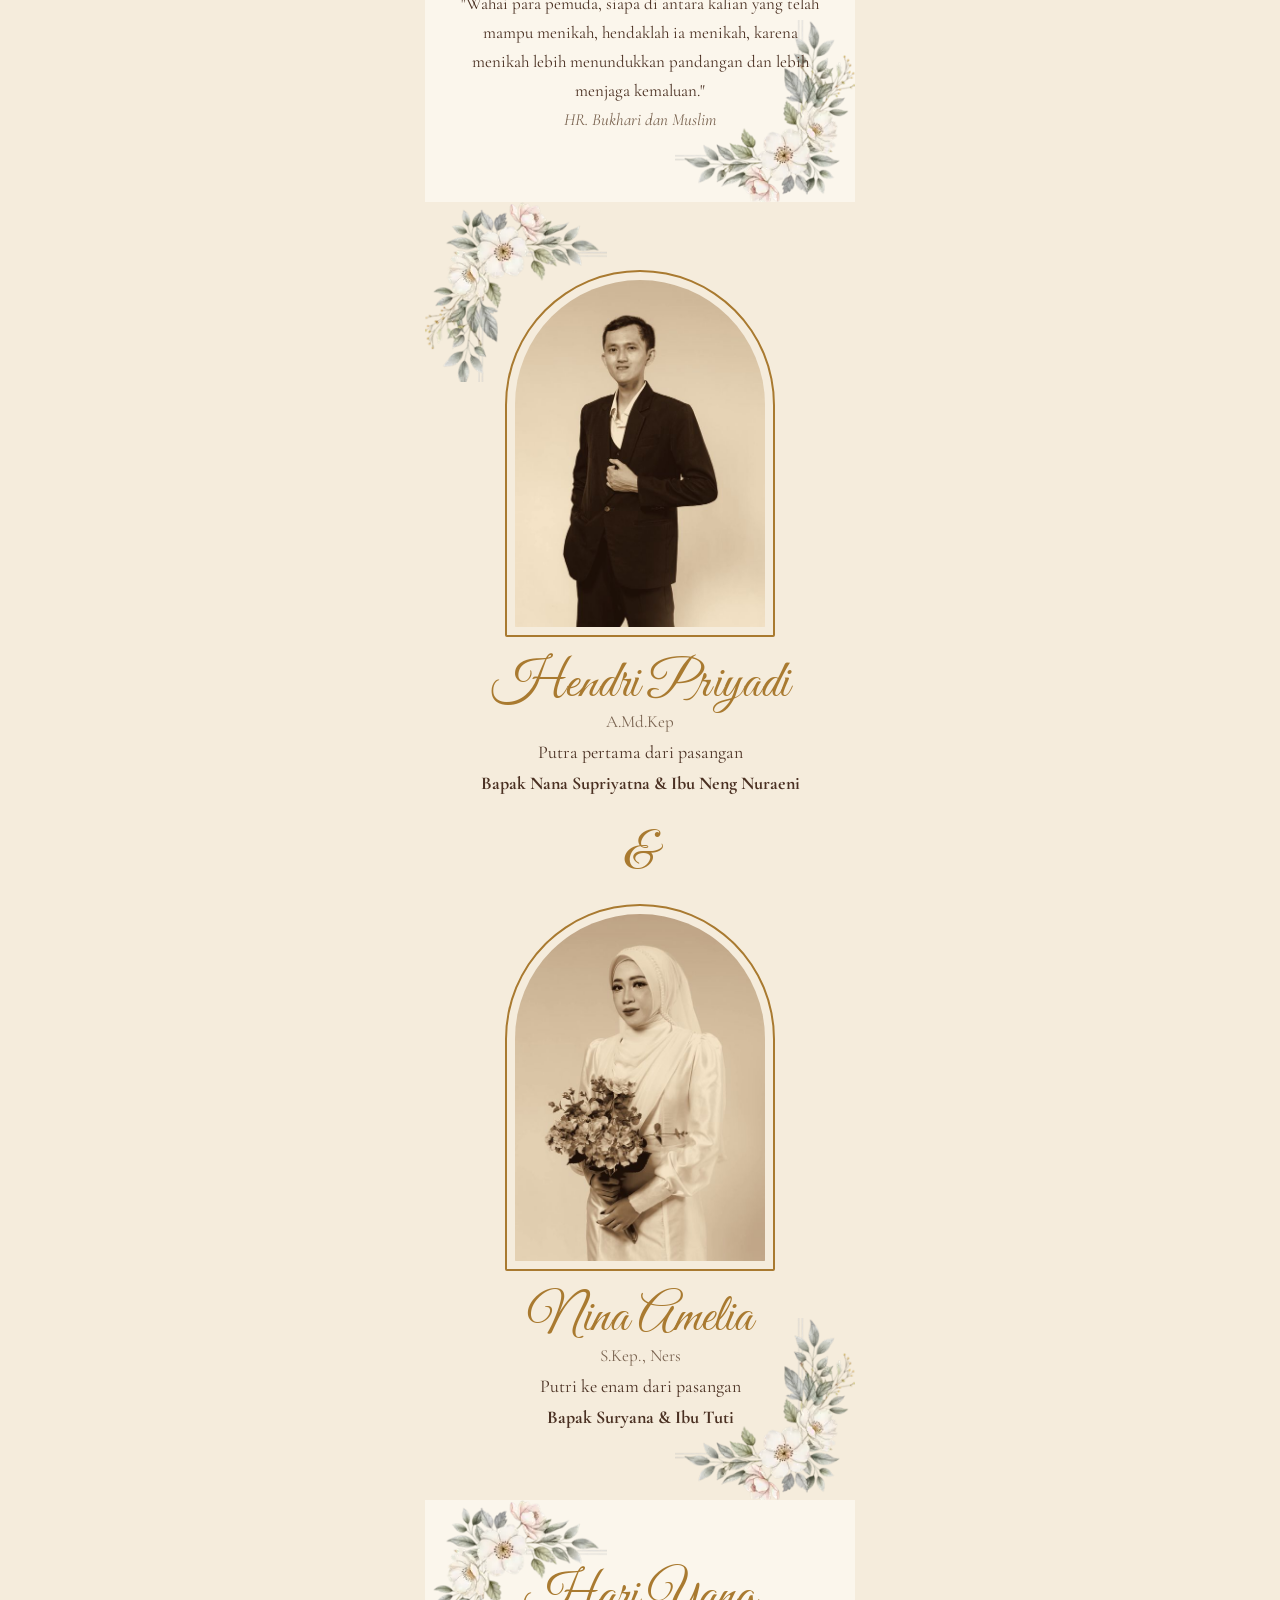
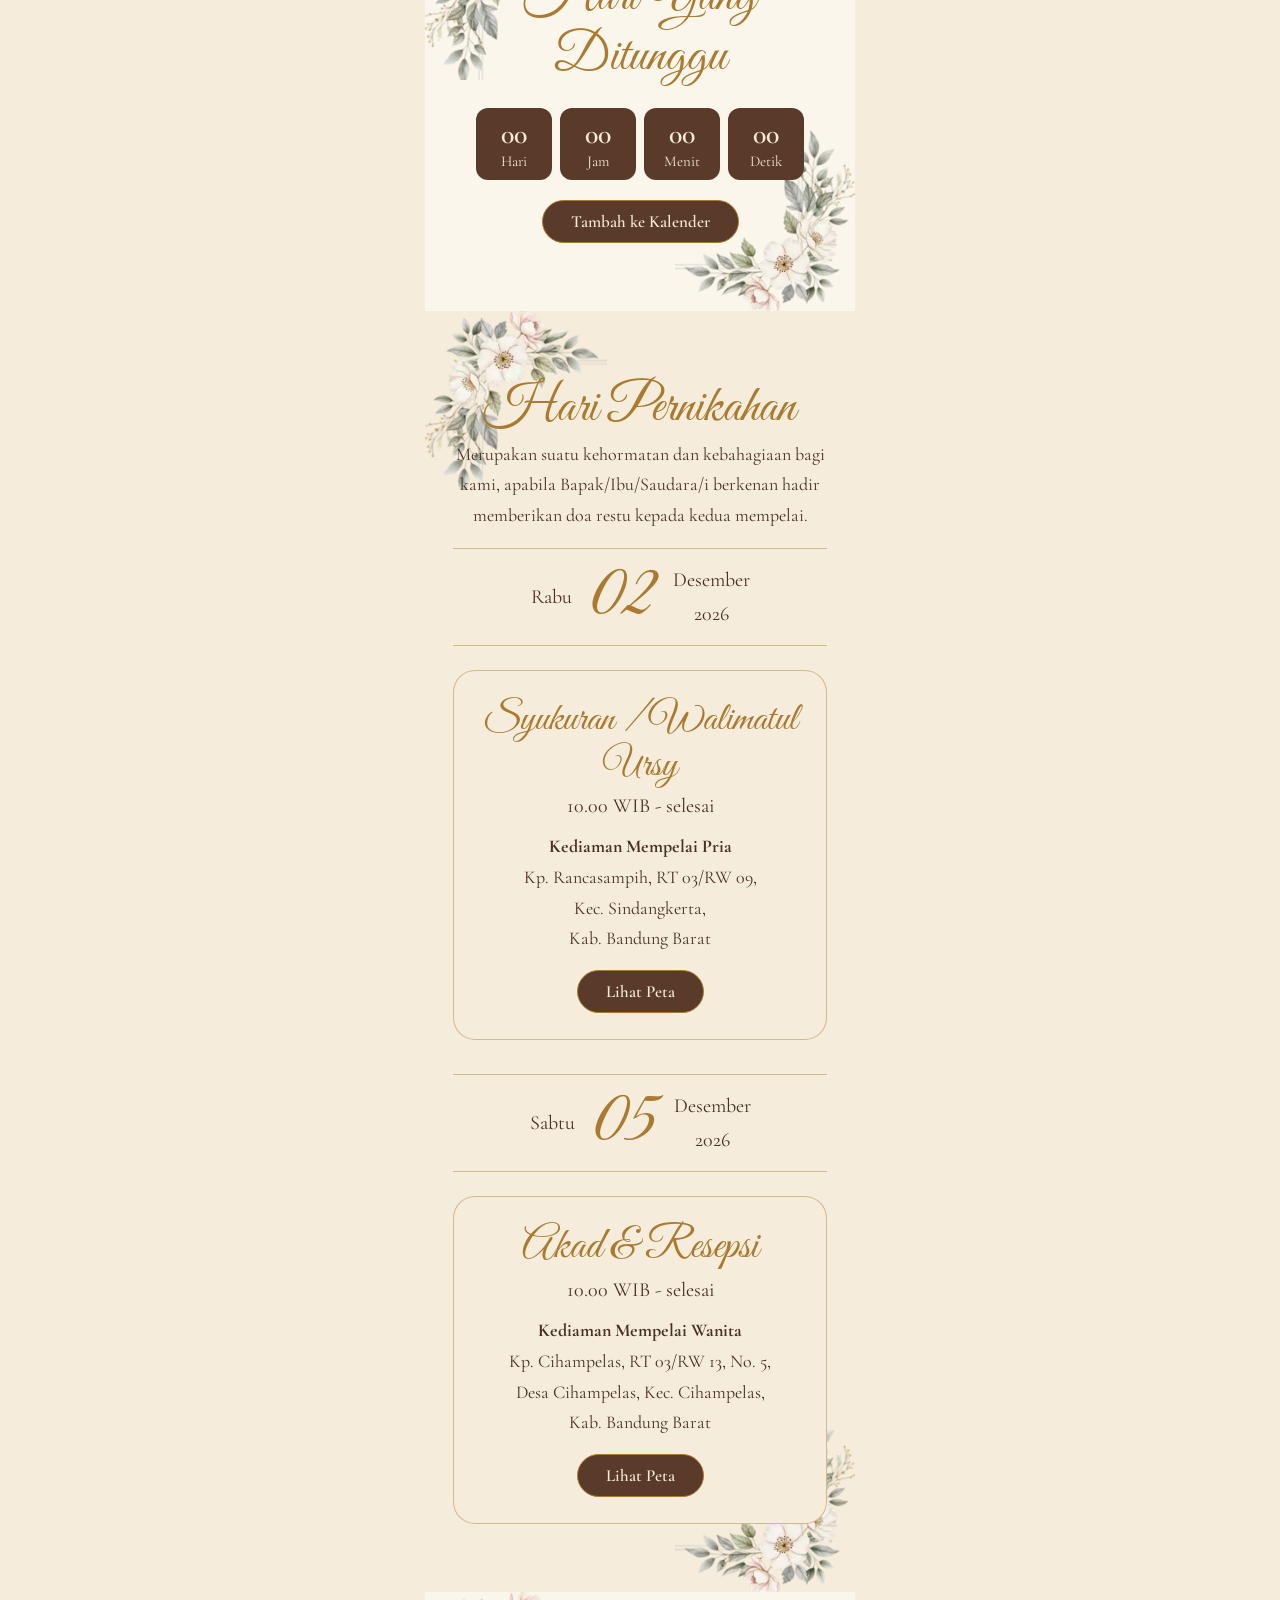
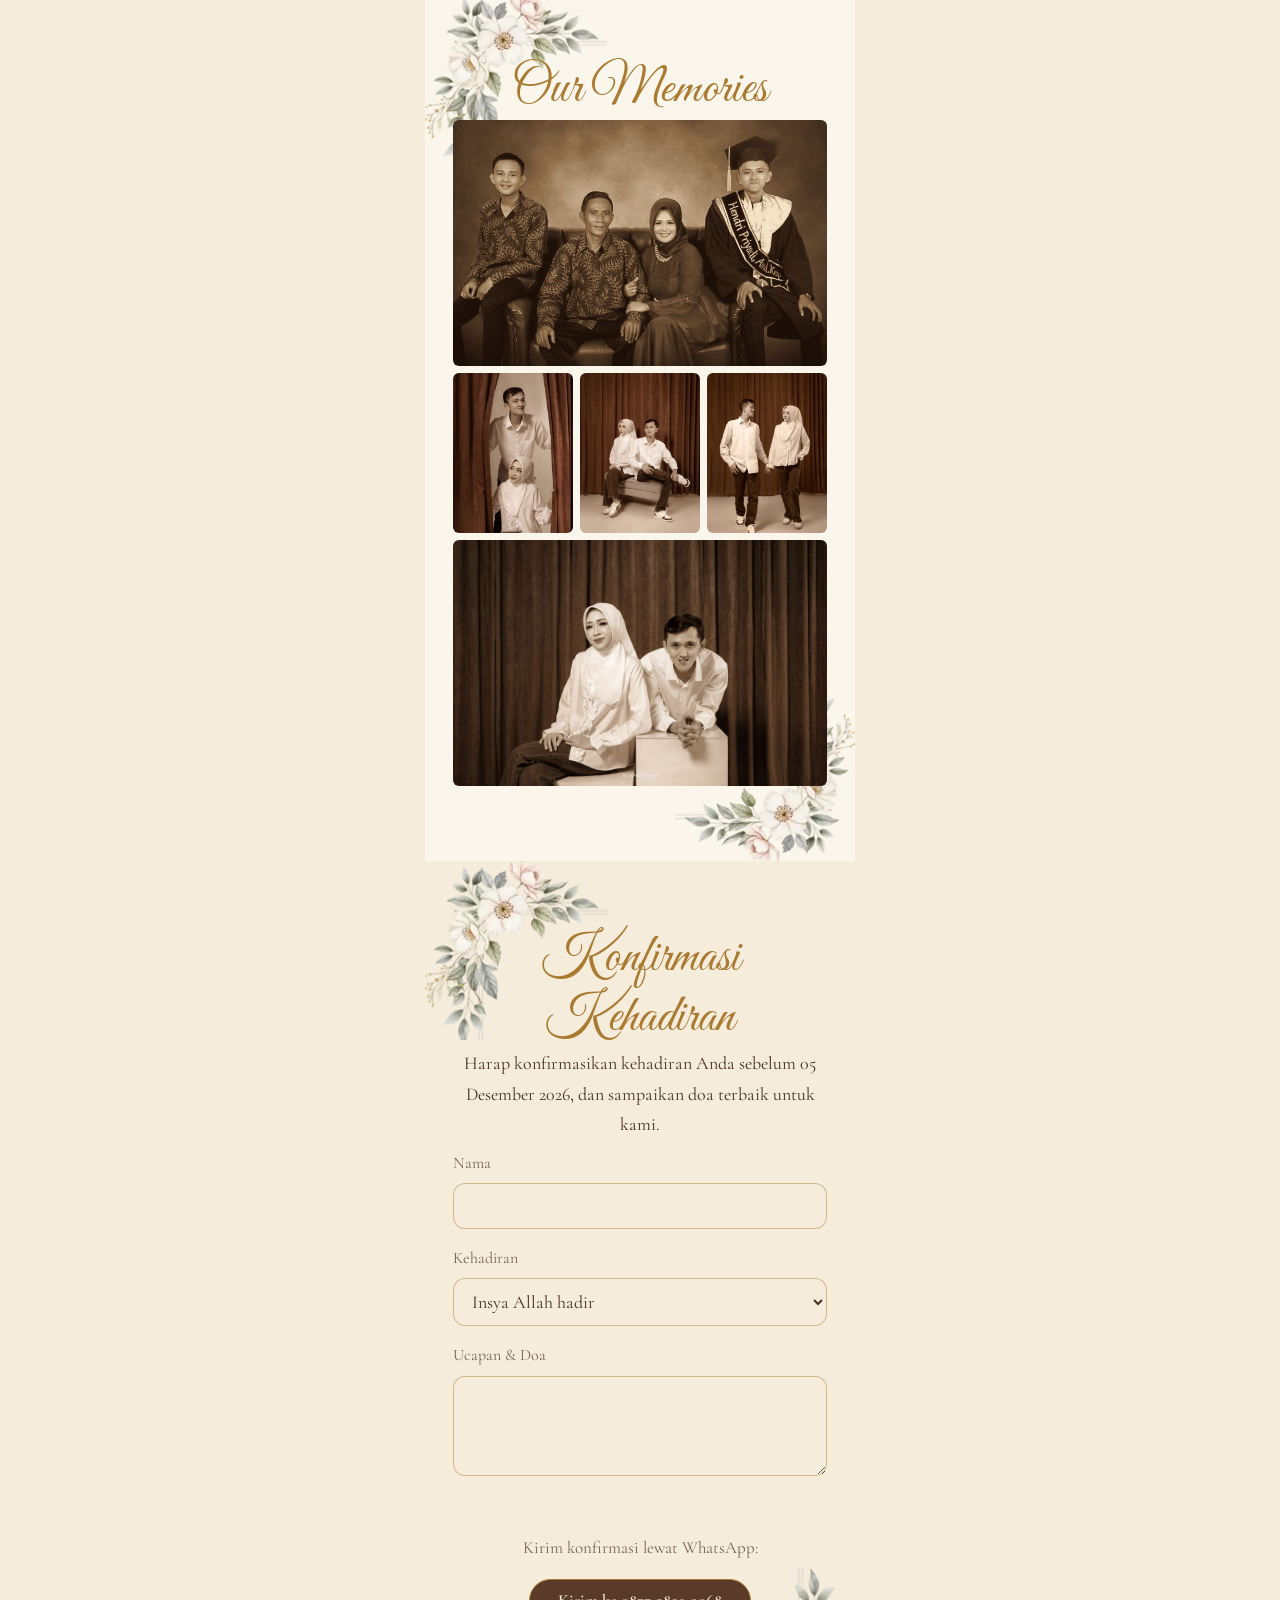
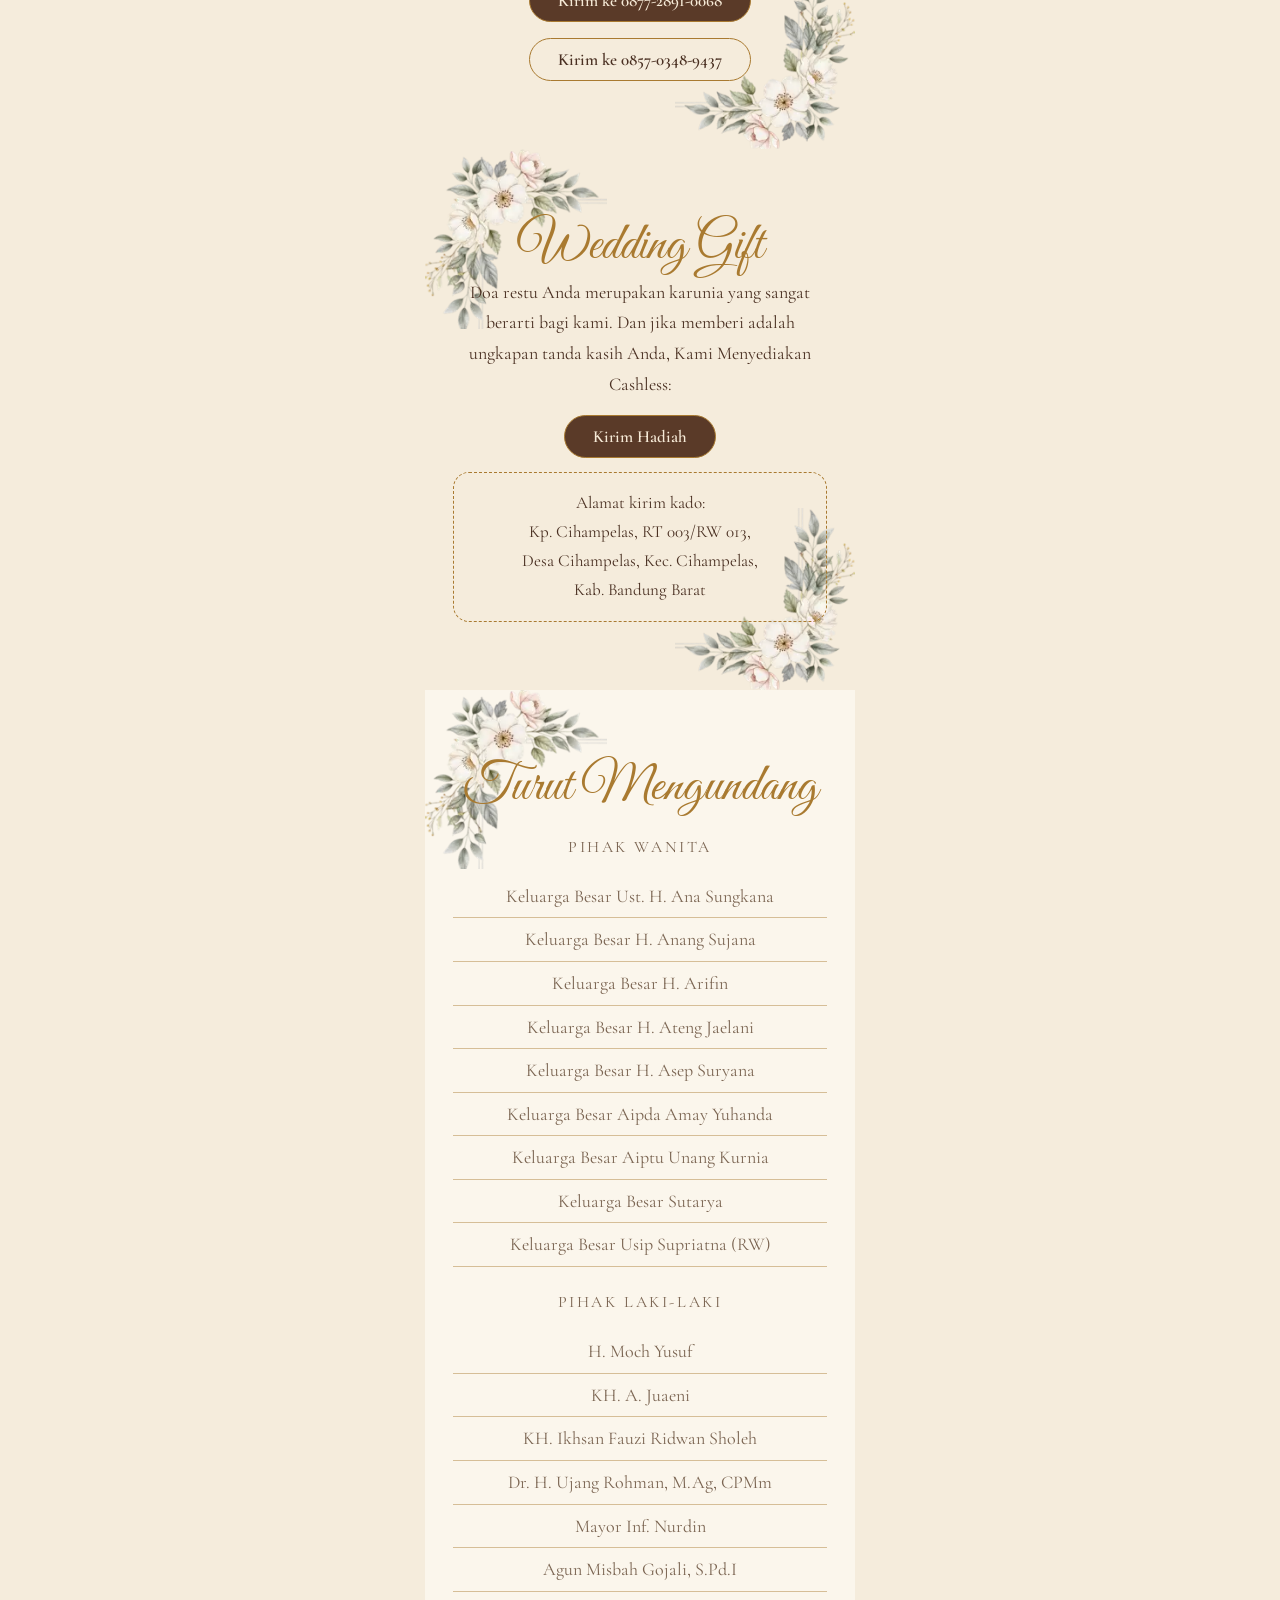
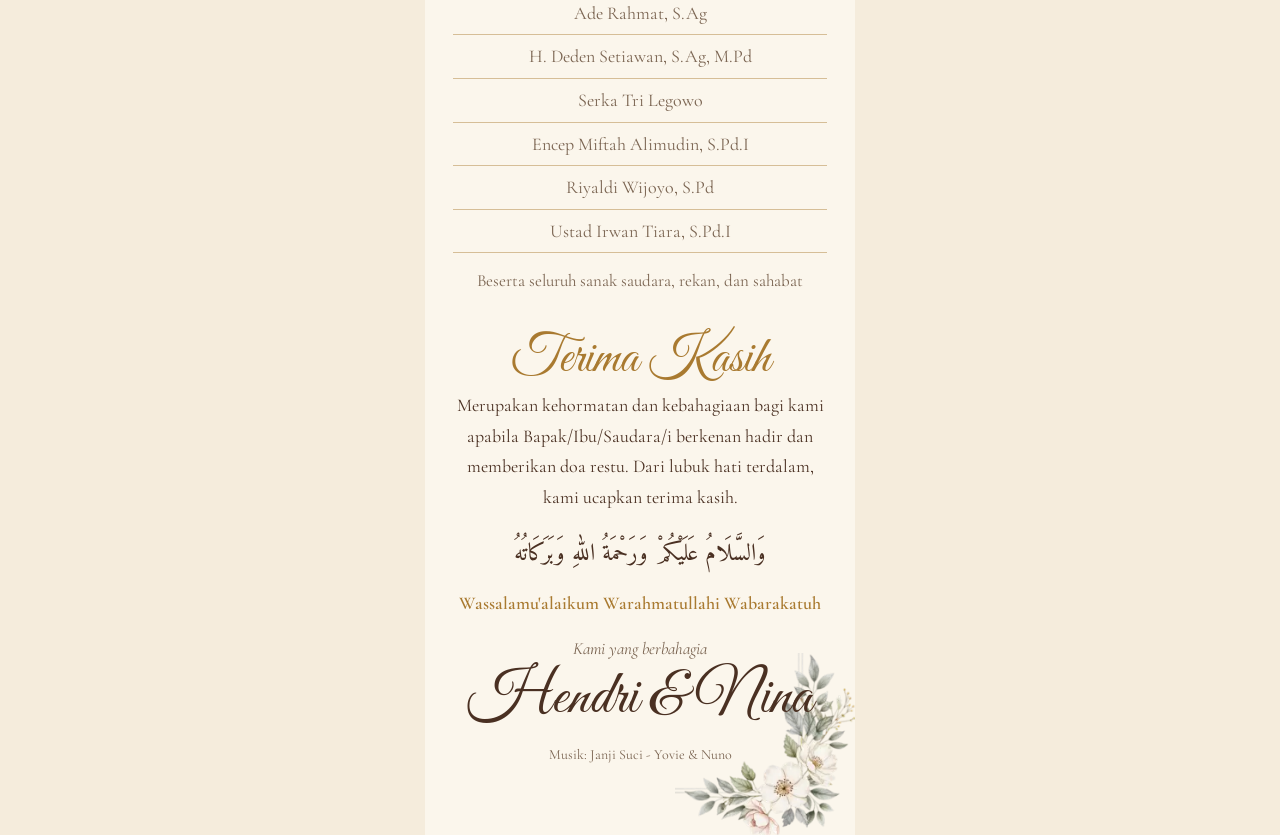
==== commit 4863ef95: "Add files via upload" ====
--- a/index.html
+++ b/index.html
@@ -4,6 +4,16 @@
 <meta charset="utf-8">
 <meta name="viewport" content="width=device-width, initial-scale=1, viewport-fit=cover">
 <title>Undangan Pernikahan Hendri &amp; Nina</title>
+<meta name="description" content="Undangan pernikahan Hendri &amp; Nina - Sabtu, 05 Desember 2026, Kediaman Mempelai Wanita, Kab. Bandung Barat">
+<meta property="og:type" content="website">
+<meta property="og:title" content="Undangan Pernikahan Hendri &amp; Nina">
+<meta property="og:description" content="Sabtu, 05 Desember 2026 - Kediaman Mempelai Wanita, Kab. Bandung Barat. Merupakan kehormatan bagi kami apabila Anda berkenan hadir.">
+<meta property="og:url" content="https://undanganhendri-nina.vercel.app/">
+<meta property="og:image" content="https://undanganhendri-nina.vercel.app/og-image.jpg">
+<meta property="og:image:width" content="1200">
+<meta property="og:image:height" content="630">
+<meta name="twitter:card" content="summary_large_image">
+<meta name="theme-color" content="#25160e">
 <link href="https://fonts.googleapis.com/css2?family=Amiri:wght@400;700&family=Cormorant+Garamond:ital,wght@0,400;0,600;1,400&family=Great+Vibes&display=swap" rel="stylesheet">
 <link rel="stylesheet" href="style.css">
 </head>
@@ -48,7 +58,7 @@
 
 <section class="sec fl"><div class="rv">
   <div class="fr"><div class="ph" role="img" aria-label="Foto Hendri" style="background-image:url(gambar-05.jpg)"></div></div>
-  <h2 class="sc">Hendri Priadi</h2>
+  <h2 class="sc">Hendri Priyadi</h2>
   <p class="sub" style="margin-top:-6px">A.Md.Kep</p>
   <p>Putra pertama dari pasangan<br><b>Bapak Nana Supriyatna &amp; Ibu Neng Nuraeni</b></p>
   <p class="sc" style="margin:26px 0 20px">&amp;</p>
@@ -73,6 +83,7 @@
     <h3 class="sc" style="font-size:40px">Syukuran / Walimatul Ursy</h3>
     <p style="font-size:20px">10.00 WIB - selesai</p>
     <p style="margin-top:8px"><b>Kediaman Mempelai Pria</b><br>Kp. Rancasampih, RT 03/RW 09,<br>Kec. Sindangkerta,<br>Kab. Bandung Barat</p>
+    <a class="btn" target="_blank" rel="noopener" href="https://www.google.com/maps/search/?api=1&amp;query=Kp.+Rancasampih+Sindangkerta+Kabupaten+Bandung+Barat">Lihat Peta</a>
   </div>
 
   <div class="dt" style="margin-top:34px"><span>Sabtu</span><b>05</b><span>Desember<br>2026</span></div>
@@ -102,18 +113,28 @@
 <section class="sec fl"><div class="rv">
   <h2 class="sc">Konfirmasi Kehadiran</h2>
   <p>Harap konfirmasikan kehadiran Anda sebelum 05 Desember 2026, dan sampaikan doa terbaik untuk kami.</p>
-  <label for="nm">Nama</label><input id="nm" autocomplete="name">
+  <label for="nm">Nama</label><input id="nm" autocomplete="name" maxlength="60">
   <label for="st">Kehadiran</label>
   <select id="st"><option>Insya Allah hadir</option><option>Mohon maaf, belum bisa hadir</option><option>Masih ragu</option></select>
-  <label for="ms">Ucapan &amp; Doa</label><textarea id="ms"></textarea>
+  <label for="ms">Ucapan &amp; Doa</label><textarea id="ms" maxlength="500"></textarea>
+  <div class="hp" aria-hidden="true"><label for="web">Jangan diisi</label><input id="web" tabindex="-1" autocomplete="off"></div>
+  <button class="btn" id="gbsend" type="button" hidden>Kirim Konfirmasi &amp; Ucapan</button>
+  <p class="sub" id="gbstat" role="status" aria-live="polite" style="min-height:1.7em;margin-top:8px"></p>
+  <p class="sub" id="wahint" style="margin-top:6px">Kirim konfirmasi lewat WhatsApp:</p>
   <a class="btn wa" target="_blank" rel="noopener" href="https://wa.me/6287728910068" data-wa="6287728910068">Kirim ke 0877-2891-0068</a><br><a class="btn o wa" target="_blank" rel="noopener" href="https://wa.me/6285703489437" data-wa="6285703489437">Kirim ke 0857-0348-9437</a>
+</div></section>
+
+<section class="sec fl" id="gbsec" hidden><div class="rv">
+  <h2 class="sc">Ucapan &amp; Doa</h2>
+  <p class="sub">Terima kasih atas doa dan ucapan terbaik dari Bapak/Ibu/Saudara/i.</p>
+  <div class="gb" id="gblist" aria-live="polite"></div>
 </div></section>
 
 <section class="sec fl"><div class="rv">
   <h2 class="sc">Wedding Gift</h2>
   <p>Doa restu Anda merupakan karunia yang sangat berarti bagi kami. Dan jika memberi adalah ungkapan tanda kasih Anda, Kami Menyediakan Cashless:</p>
   <button class="btn" id="gbtn" aria-expanded="false" aria-controls="bank">Kirim Hadiah</button>
-  <div class="acc" id="bank" hidden><span>BANK BJB<br>No. Rekening 014352925100<br>a.n. Hendri Priyadi</span><br><button class="btn o" data-copy style="font-size:15px;padding:5px 16px">Salin</button></div>
+  <div class="acc" id="bank" hidden><span>BANK BJB<br>No. Rekening 014352925100<br>a.n. Hendri Priyadi</span><br><button class="btn o" data-copy="014352925100" style="font-size:15px;padding:5px 16px">Salin No. Rekening</button></div>
   <div class="acc"><span>Alamat kirim kado:<br>Kp. Cihampelas, RT 003/RW 013,<br>Desa Cihampelas, Kec. Cihampelas,<br>Kab. Bandung Barat</span></div>
 </div></section>
 
--- a/style.css
+++ b/style.css
@@ -61,3 +61,13 @@
 .js .rv{opacity:0;transform:translateY(26px);transition:opacity .9s,transform .9s}
 .js .rv.in{opacity:1;transform:none}
 @media (prefers-reduced-motion:reduce){*{transition:none!important}.js .rv{opacity:1;transform:none}}
+
+[hidden]{display:none!important}
+.hp{position:absolute;left:-9999px;width:1px;height:1px;overflow:hidden}
+.gb{margin-top:18px;max-height:440px;overflow-y:auto;text-align:left;display:flex;flex-direction:column;gap:10px;padding-right:4px;-webkit-overflow-scrolling:touch}
+.gc{padding:14px 16px;border:1px solid var(--line);border-radius:16px;background:var(--bg)}
+.sec:nth-of-type(even) .gc{background:var(--card)}
+.gc b{display:block;font-size:19px;color:var(--gold);line-height:1.3}
+.gc small{display:block;font-size:14px;color:var(--mute);margin-bottom:4px}
+.gc p{font-size:17px;line-height:1.55;white-space:pre-wrap;overflow-wrap:anywhere}
+.gb-empty{text-align:center}
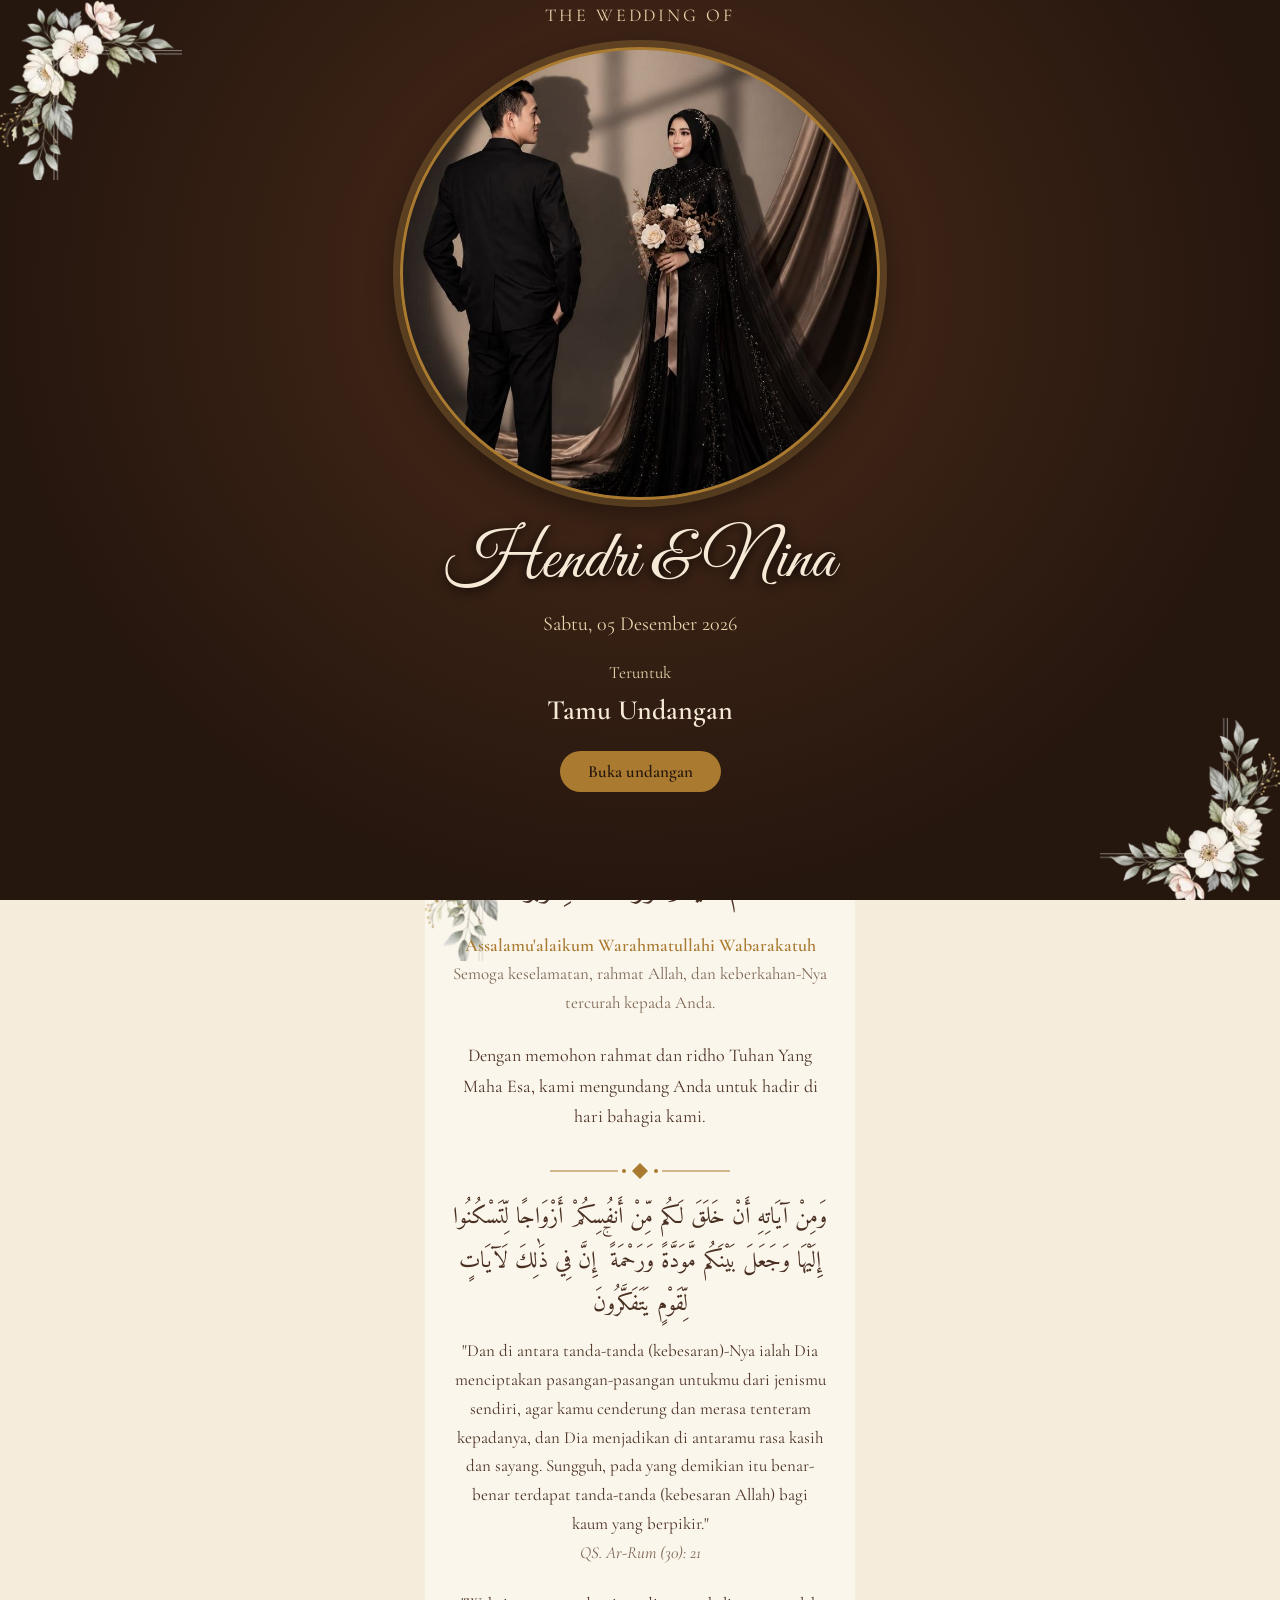
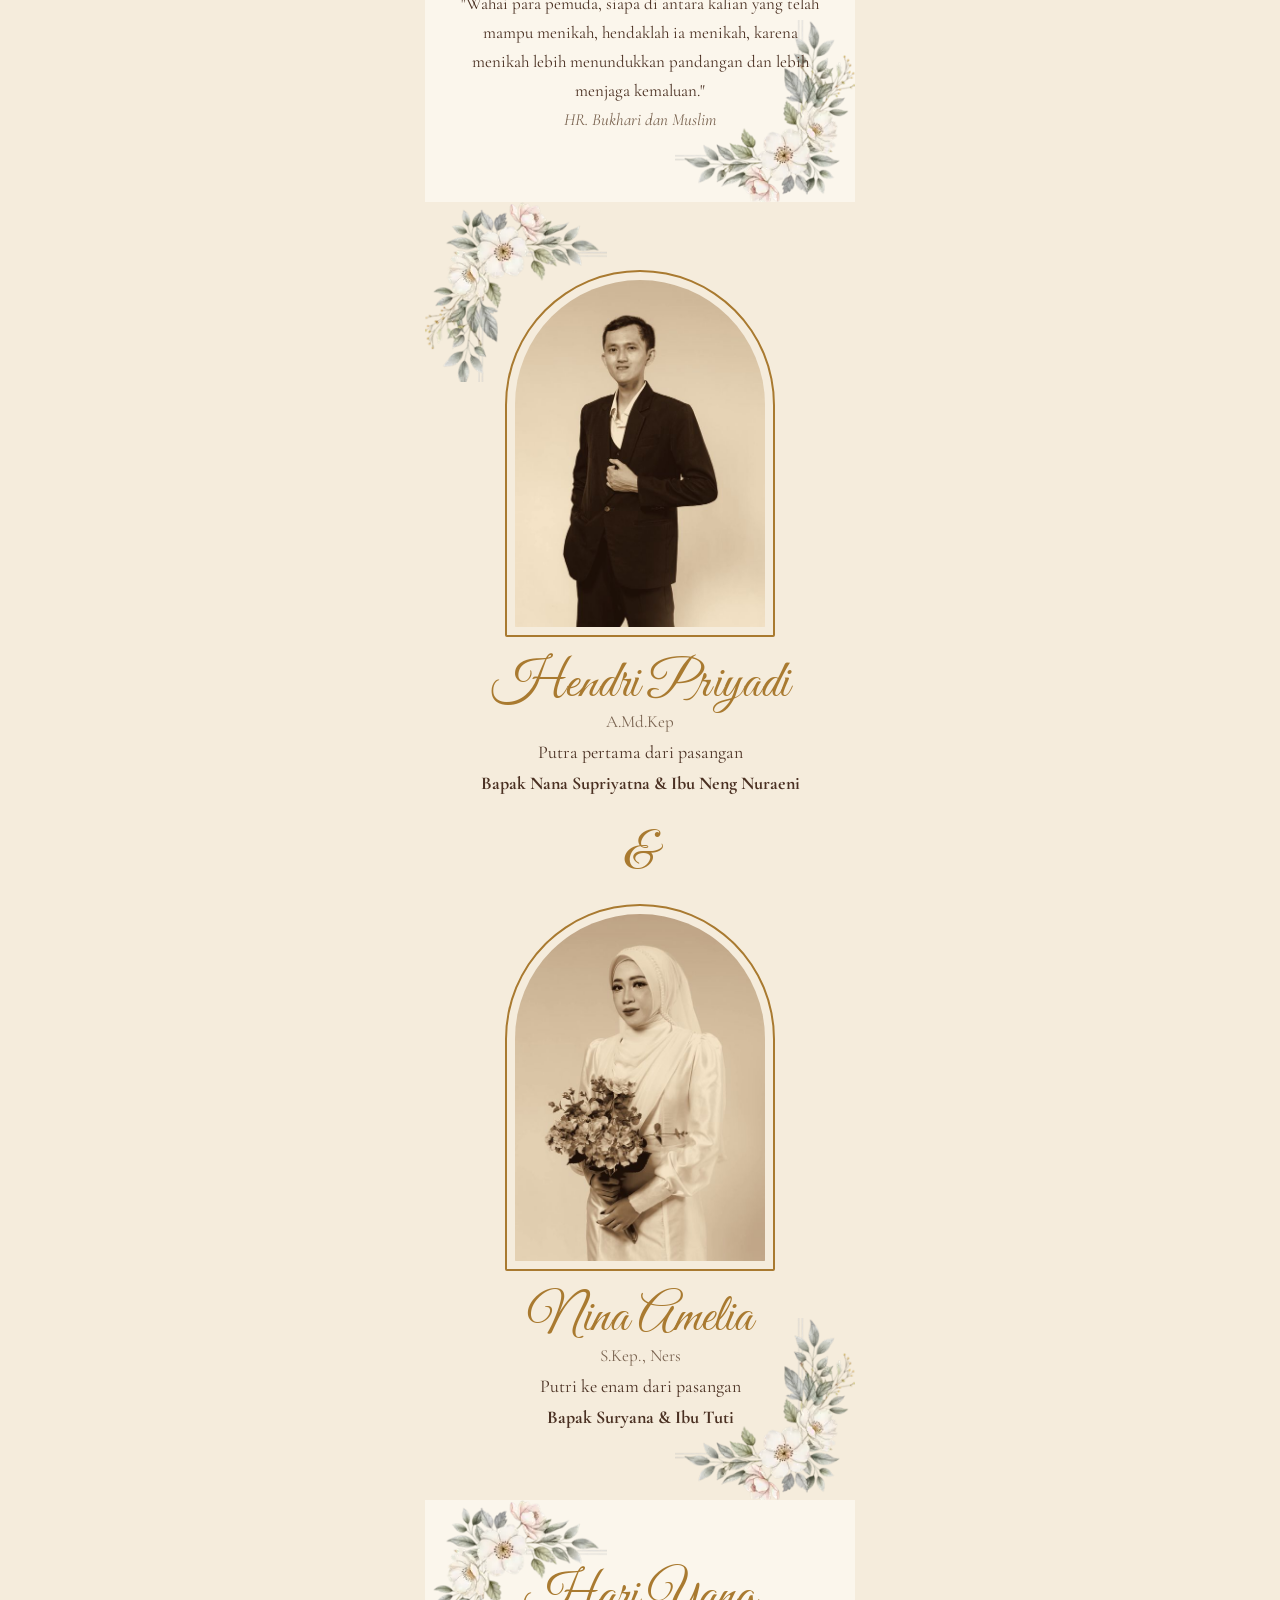
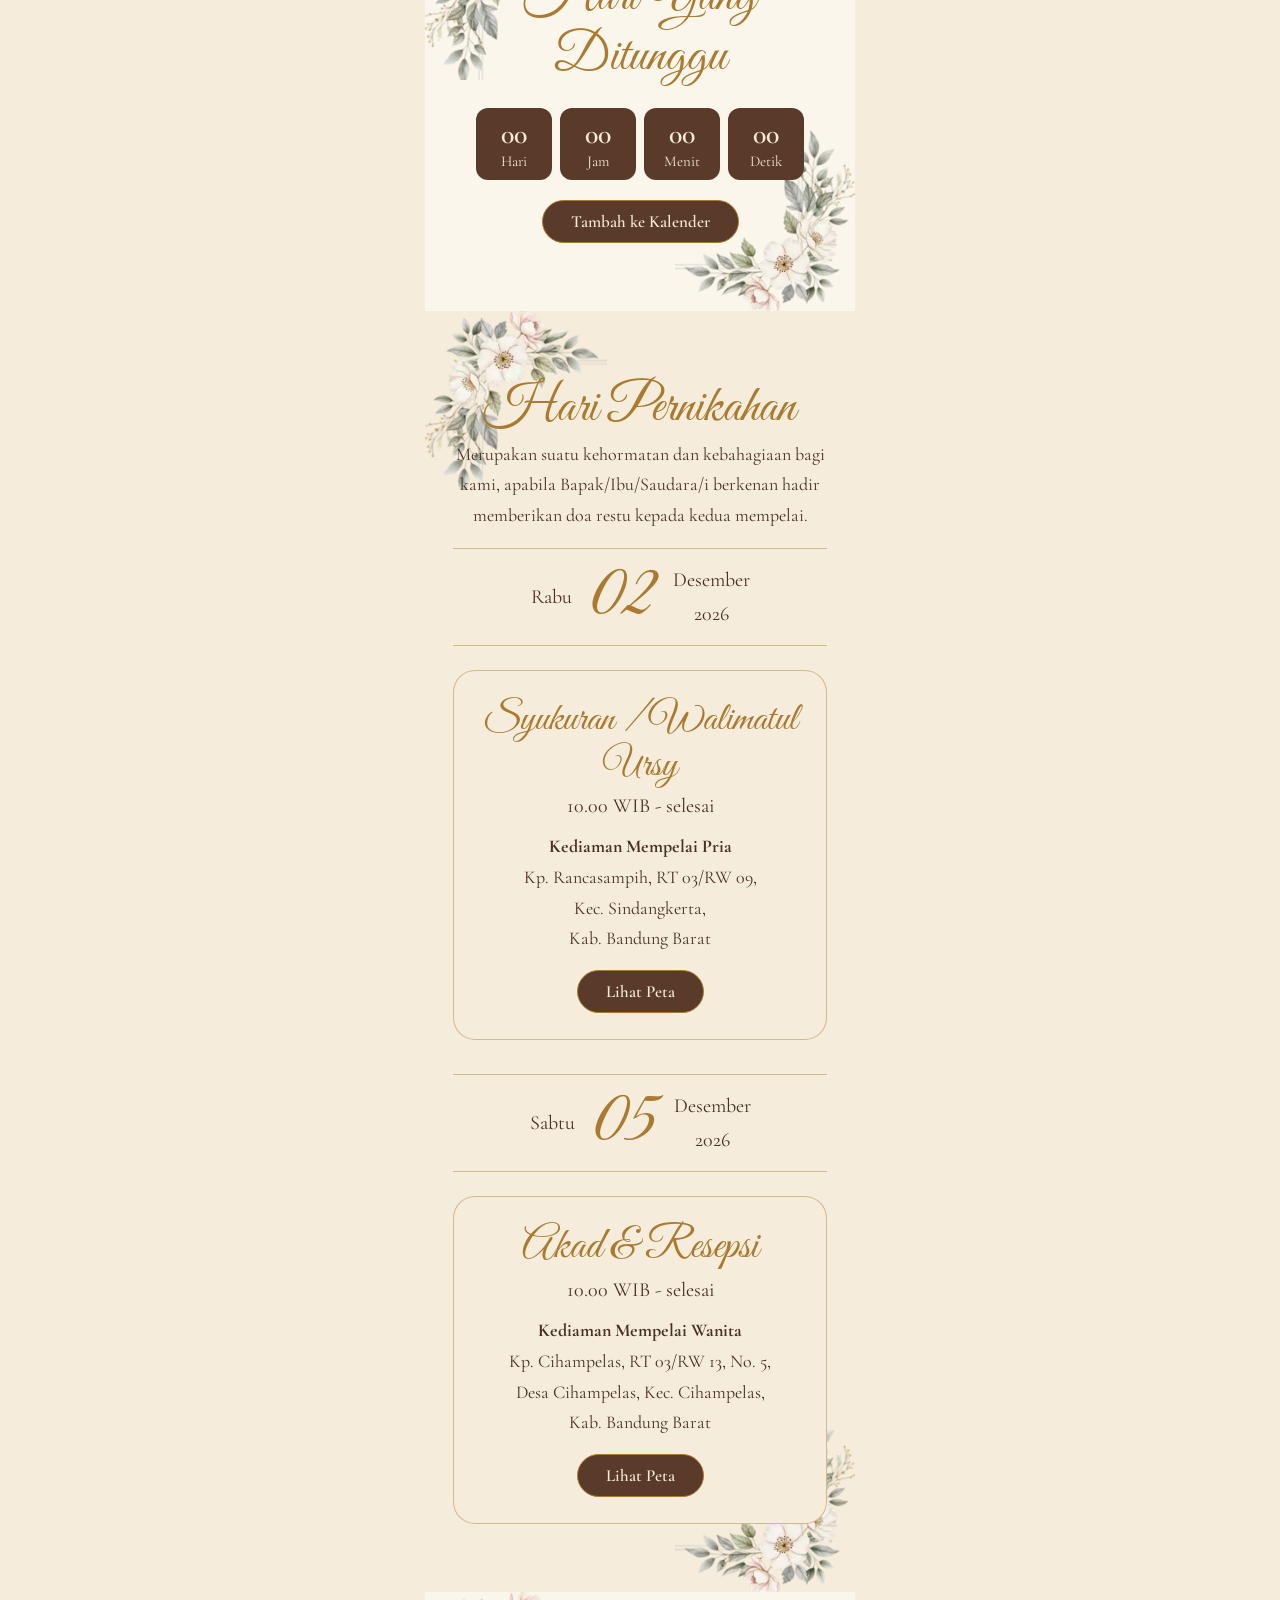
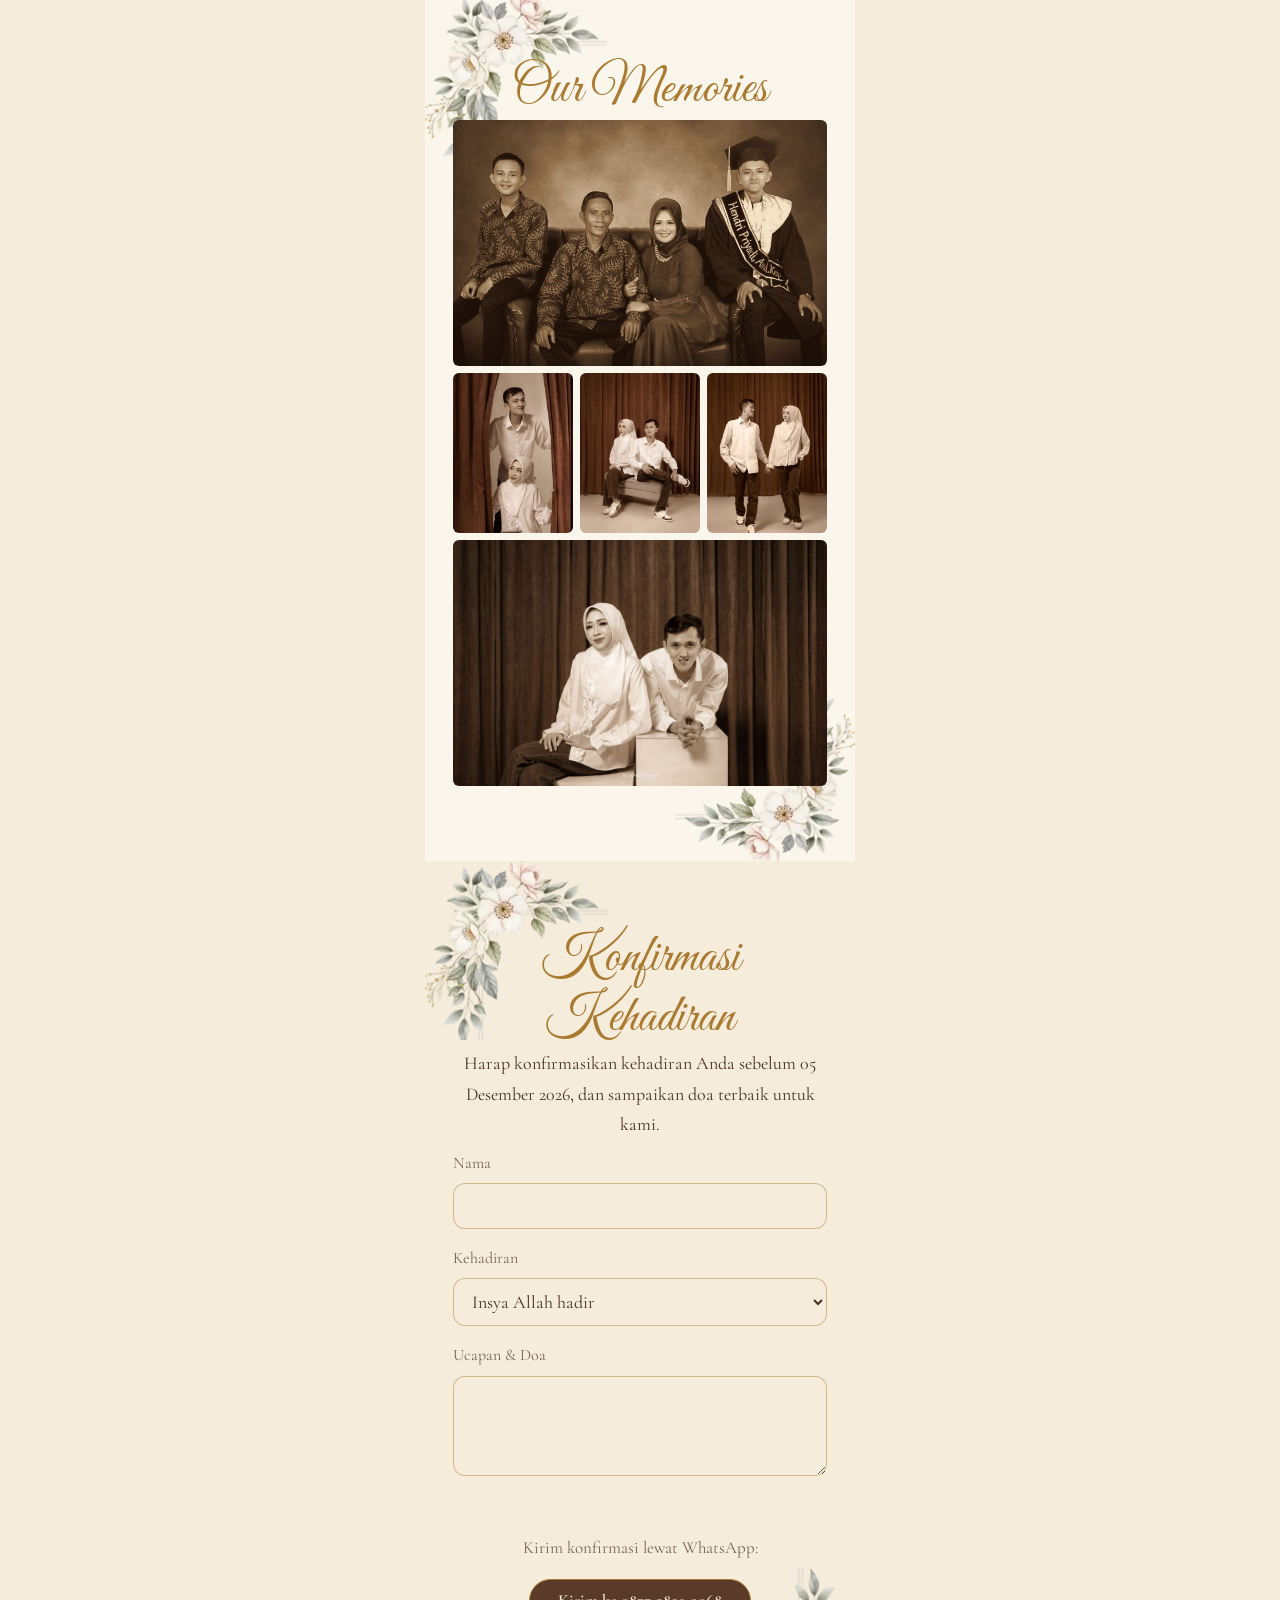
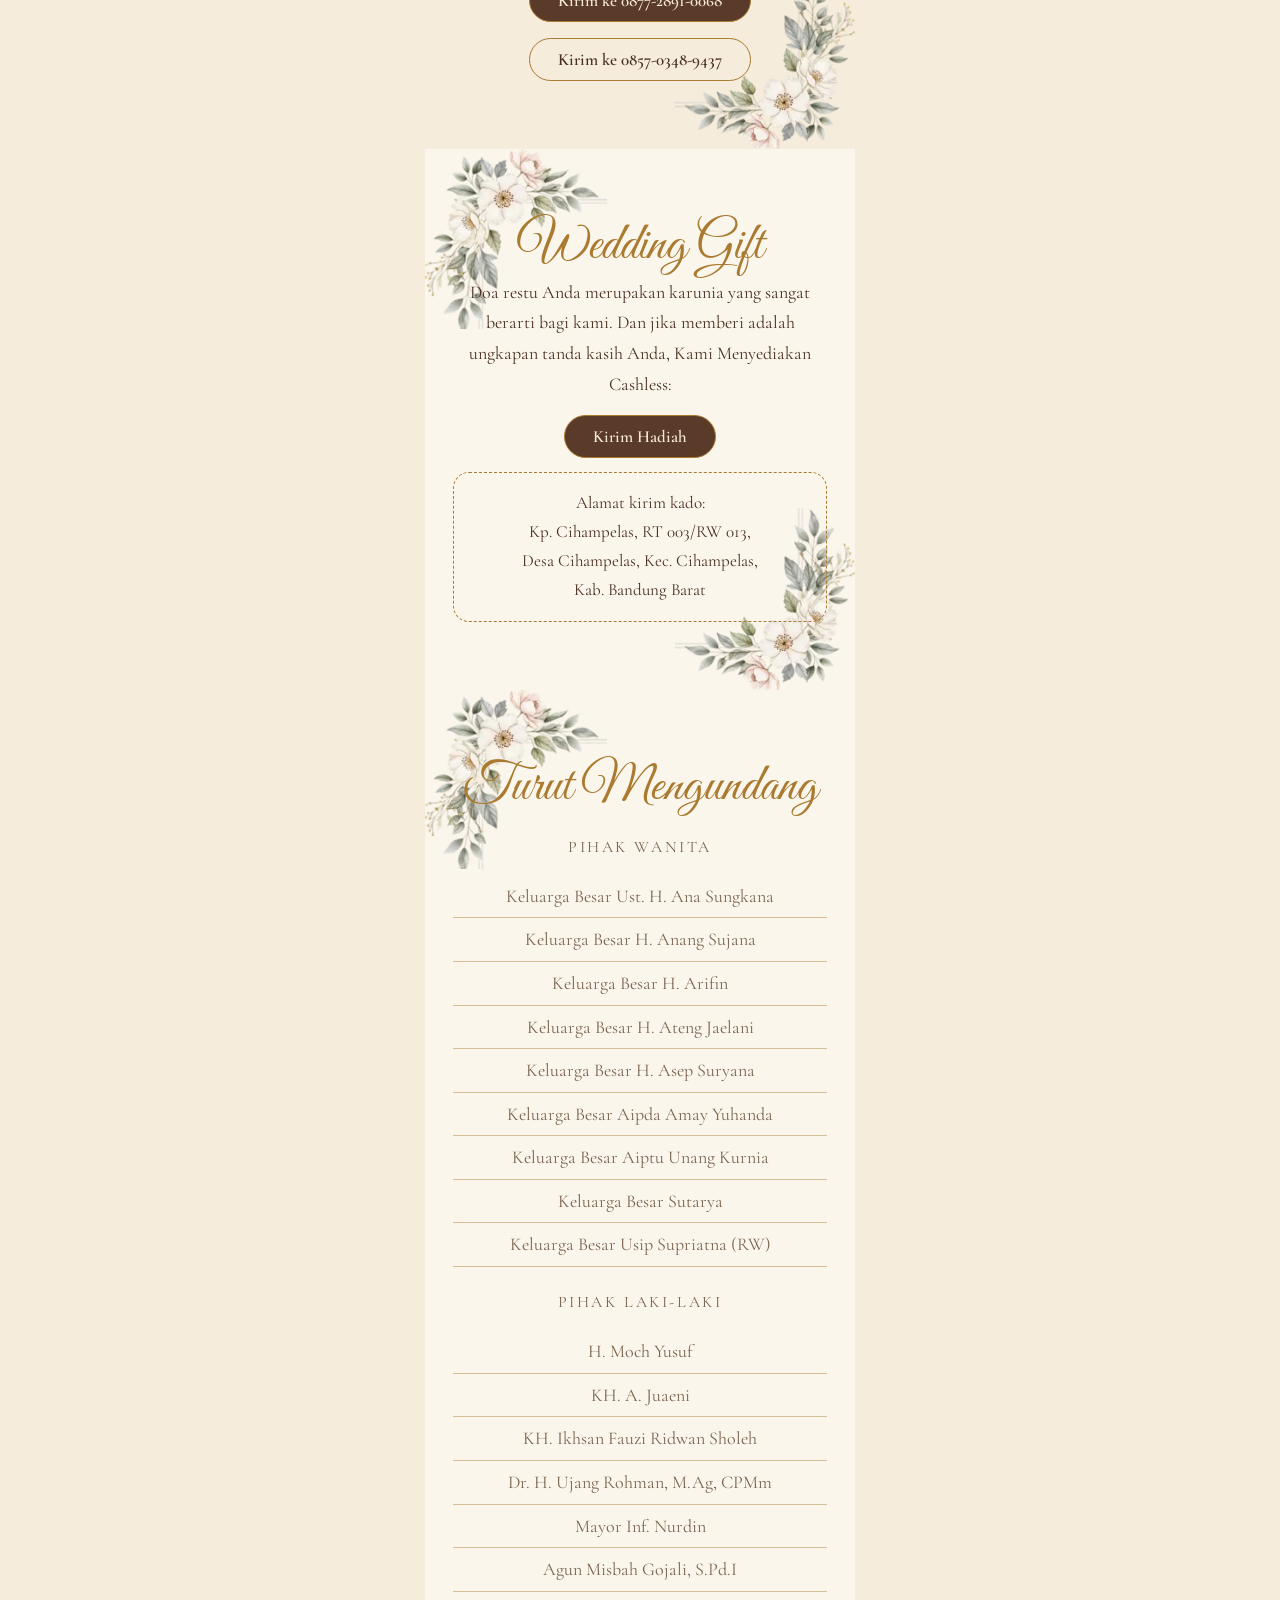
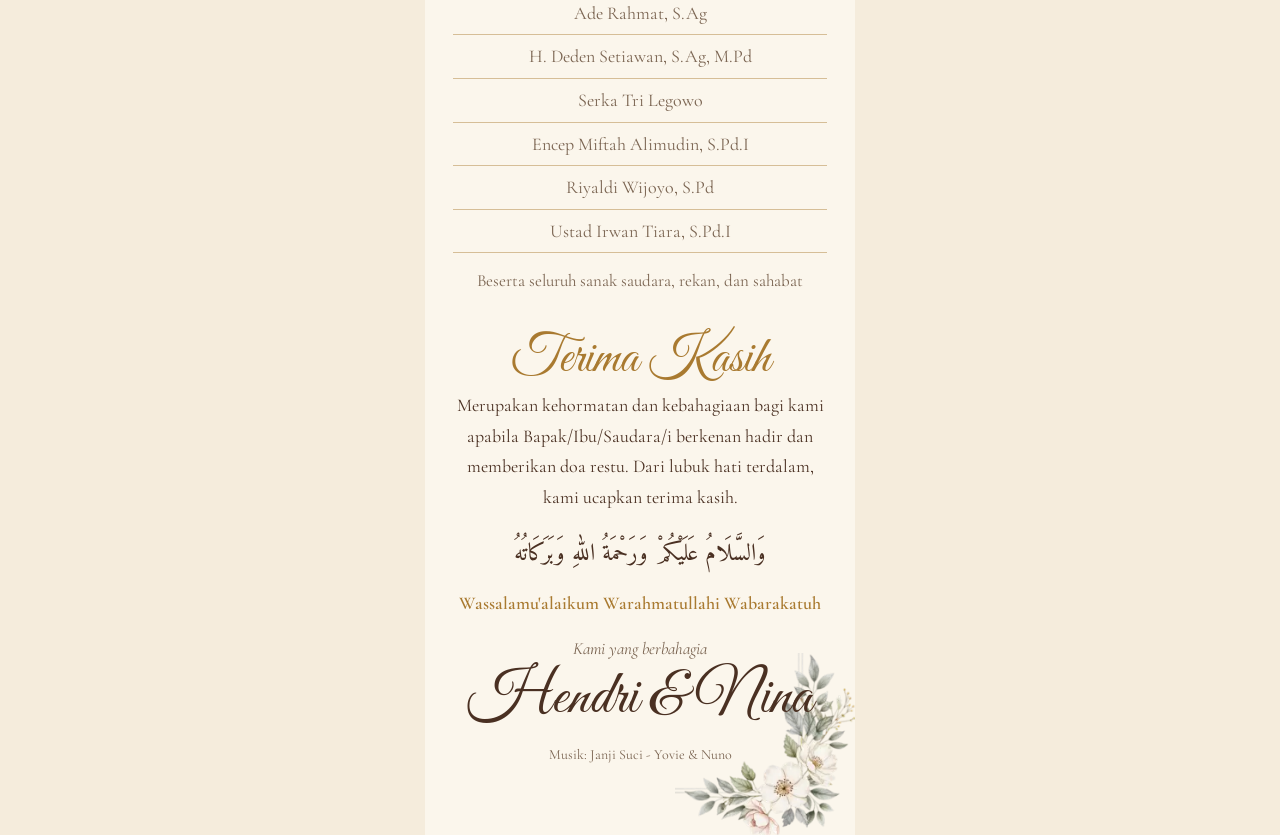
==== commit b60c19fe: "Add files via upload" ====
--- a/index.html
+++ b/index.html
@@ -124,18 +124,18 @@
   <a class="btn wa" target="_blank" rel="noopener" href="https://wa.me/6287728910068" data-wa="6287728910068">Kirim ke 0877-2891-0068</a><br><a class="btn o wa" target="_blank" rel="noopener" href="https://wa.me/6285703489437" data-wa="6285703489437">Kirim ke 0857-0348-9437</a>
 </div></section>
 
-<section class="sec fl" id="gbsec" hidden><div class="rv">
-  <h2 class="sc">Ucapan &amp; Doa</h2>
-  <p class="sub">Terima kasih atas doa dan ucapan terbaik dari Bapak/Ibu/Saudara/i.</p>
-  <div class="gb" id="gblist" aria-live="polite"></div>
-</div></section>
-
 <section class="sec fl"><div class="rv">
   <h2 class="sc">Wedding Gift</h2>
   <p>Doa restu Anda merupakan karunia yang sangat berarti bagi kami. Dan jika memberi adalah ungkapan tanda kasih Anda, Kami Menyediakan Cashless:</p>
   <button class="btn" id="gbtn" aria-expanded="false" aria-controls="bank">Kirim Hadiah</button>
   <div class="acc" id="bank" hidden><span>BANK BJB<br>No. Rekening 014352925100<br>a.n. Hendri Priyadi</span><br><button class="btn o" data-copy="014352925100" style="font-size:15px;padding:5px 16px">Salin No. Rekening</button></div>
   <div class="acc"><span>Alamat kirim kado:<br>Kp. Cihampelas, RT 003/RW 013,<br>Desa Cihampelas, Kec. Cihampelas,<br>Kab. Bandung Barat</span></div>
+</div></section>
+
+<section class="sec fl" id="gbsec" hidden><div class="rv">
+  <h2 class="sc">Ucapan &amp; Doa</h2>
+  <p class="sub">Terima kasih atas doa dan ucapan terbaik dari Bapak/Ibu/Saudara/i.</p>
+  <div class="gb" id="gblist" aria-live="polite"></div>
 </div></section>
 
 <section class="sec fl"><div class="rv">
--- a/style.css
+++ b/style.css
@@ -64,7 +64,8 @@
 
 [hidden]{display:none!important}
 .hp{position:absolute;left:-9999px;width:1px;height:1px;overflow:hidden}
-.gb{margin-top:18px;max-height:440px;overflow-y:auto;text-align:left;display:flex;flex-direction:column;gap:10px;padding-right:4px;-webkit-overflow-scrolling:touch}
+.gb{margin-top:18px;text-align:left;display:flex;flex-direction:column;gap:10px}
+.gmore{align-self:center;margin-top:8px}
 .gc{padding:14px 16px;border:1px solid var(--line);border-radius:16px;background:var(--bg)}
 .sec:nth-of-type(even) .gc{background:var(--card)}
 .gc b{display:block;font-size:19px;color:var(--gold);line-height:1.3}
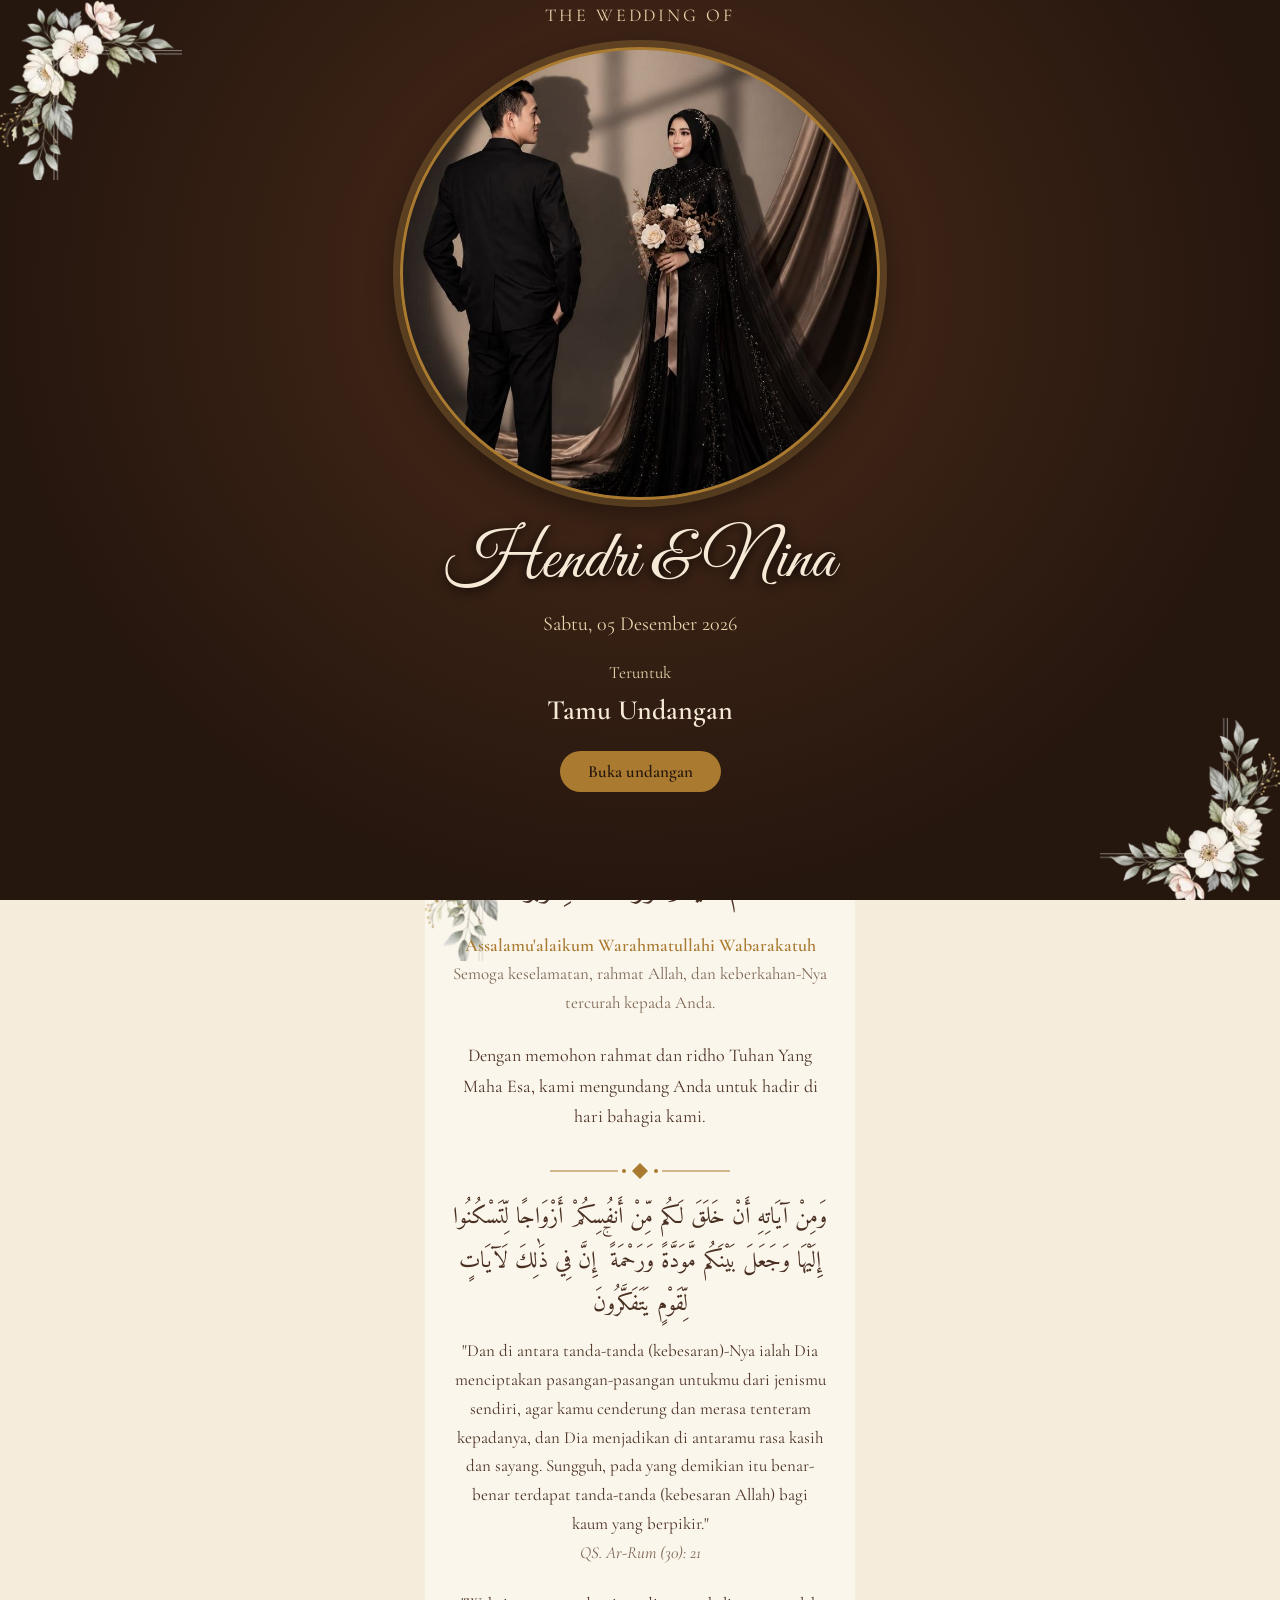
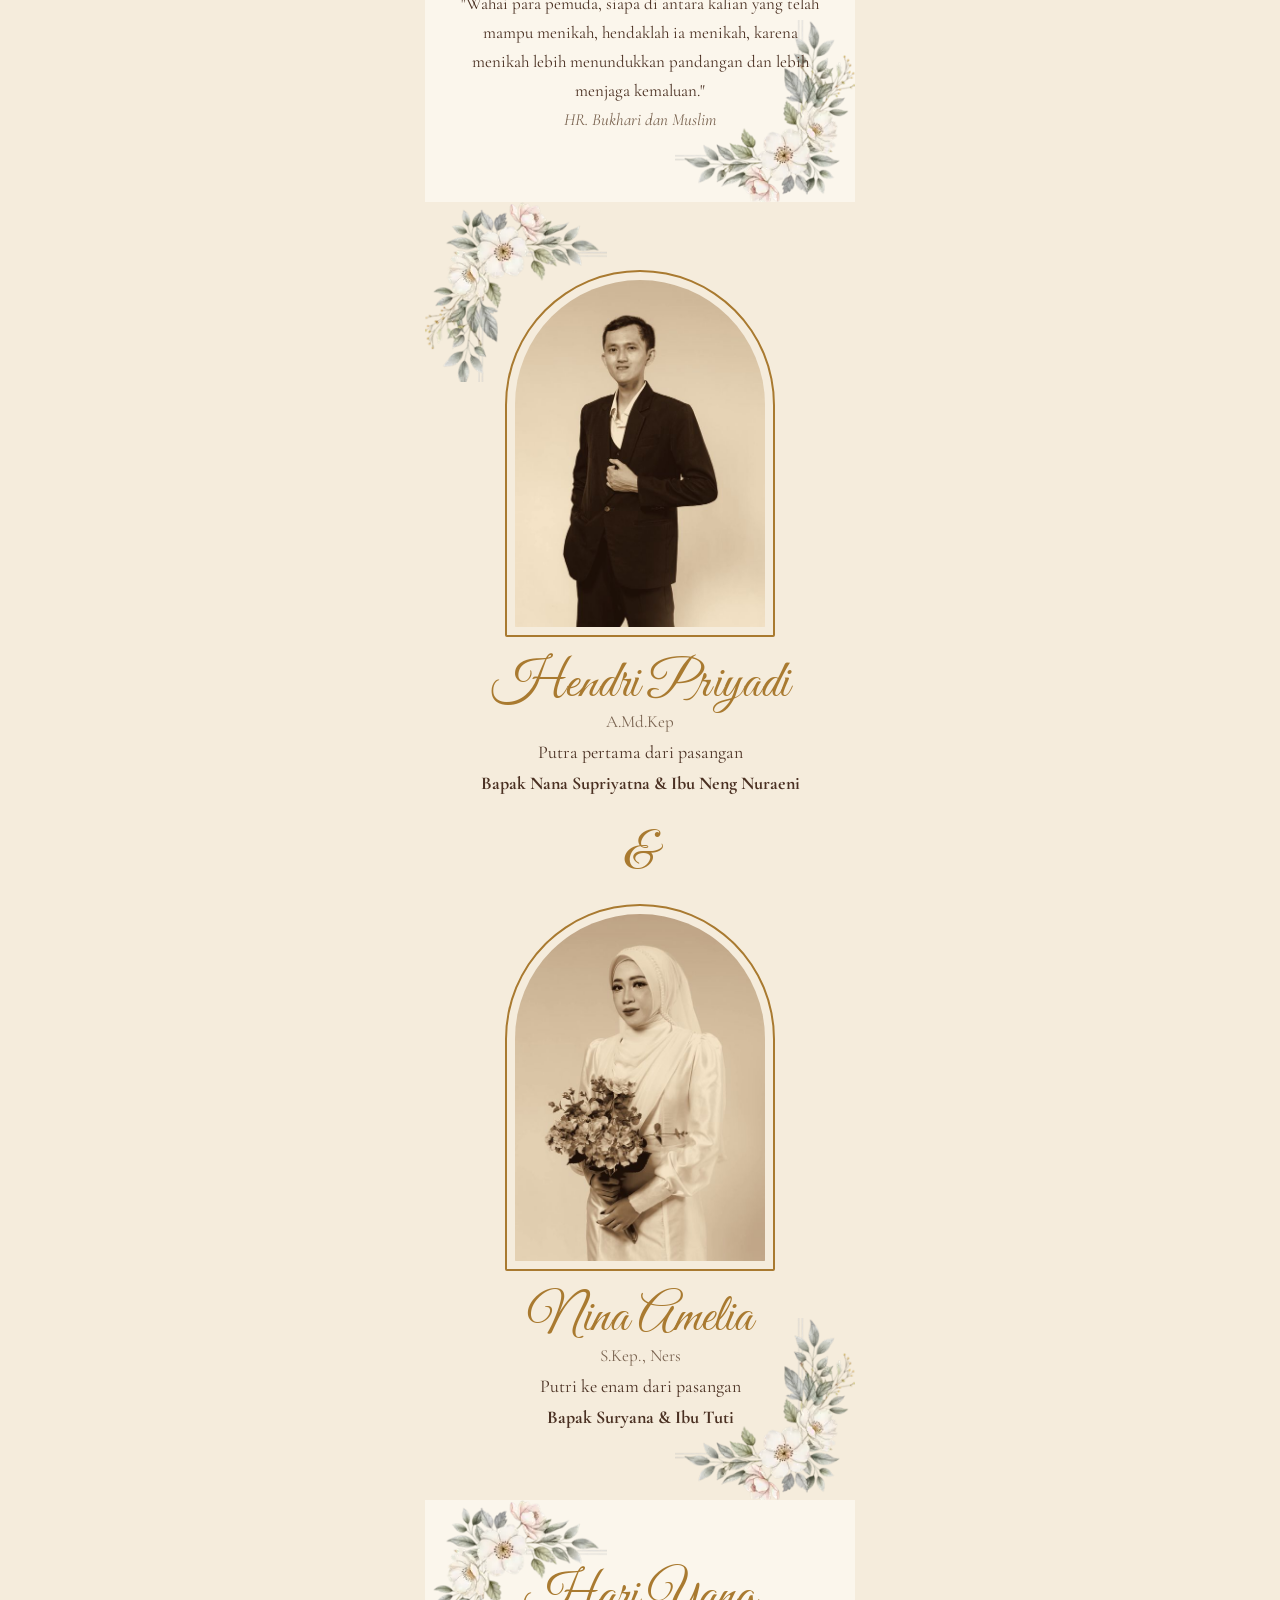
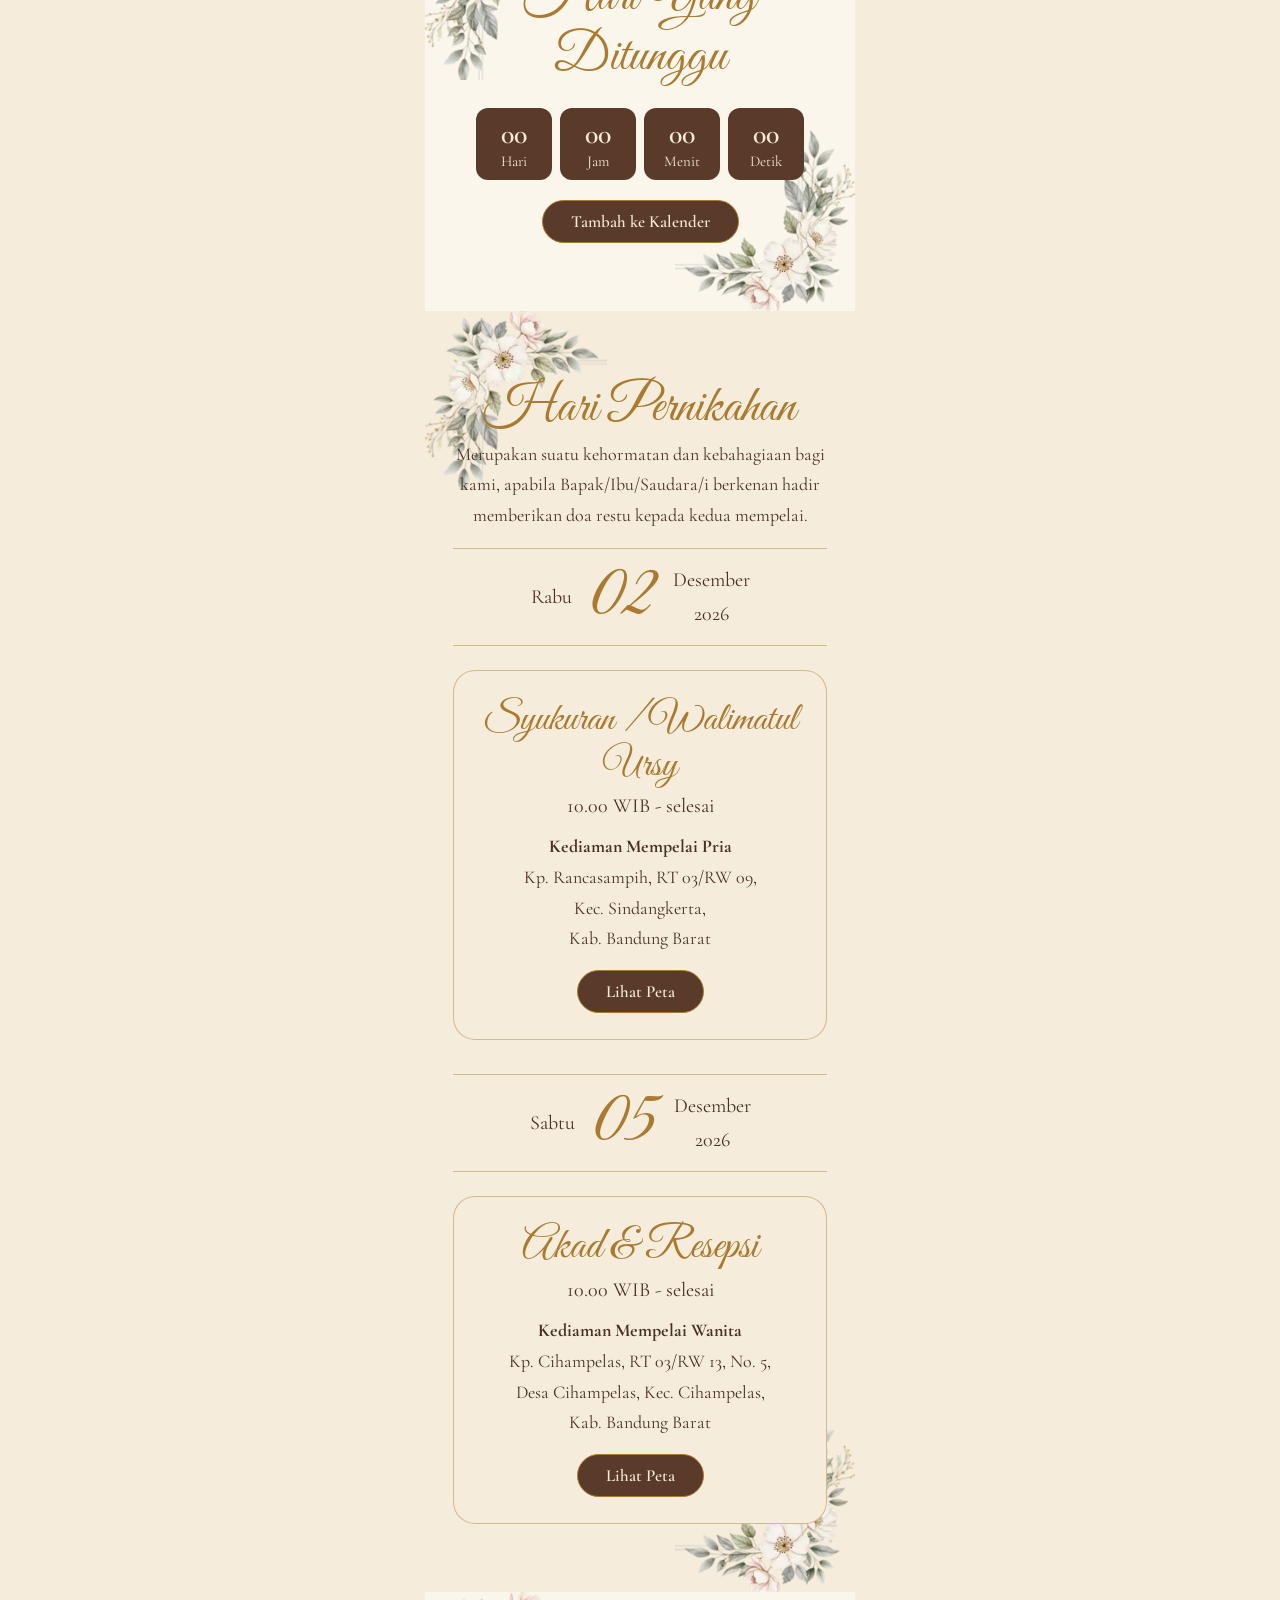
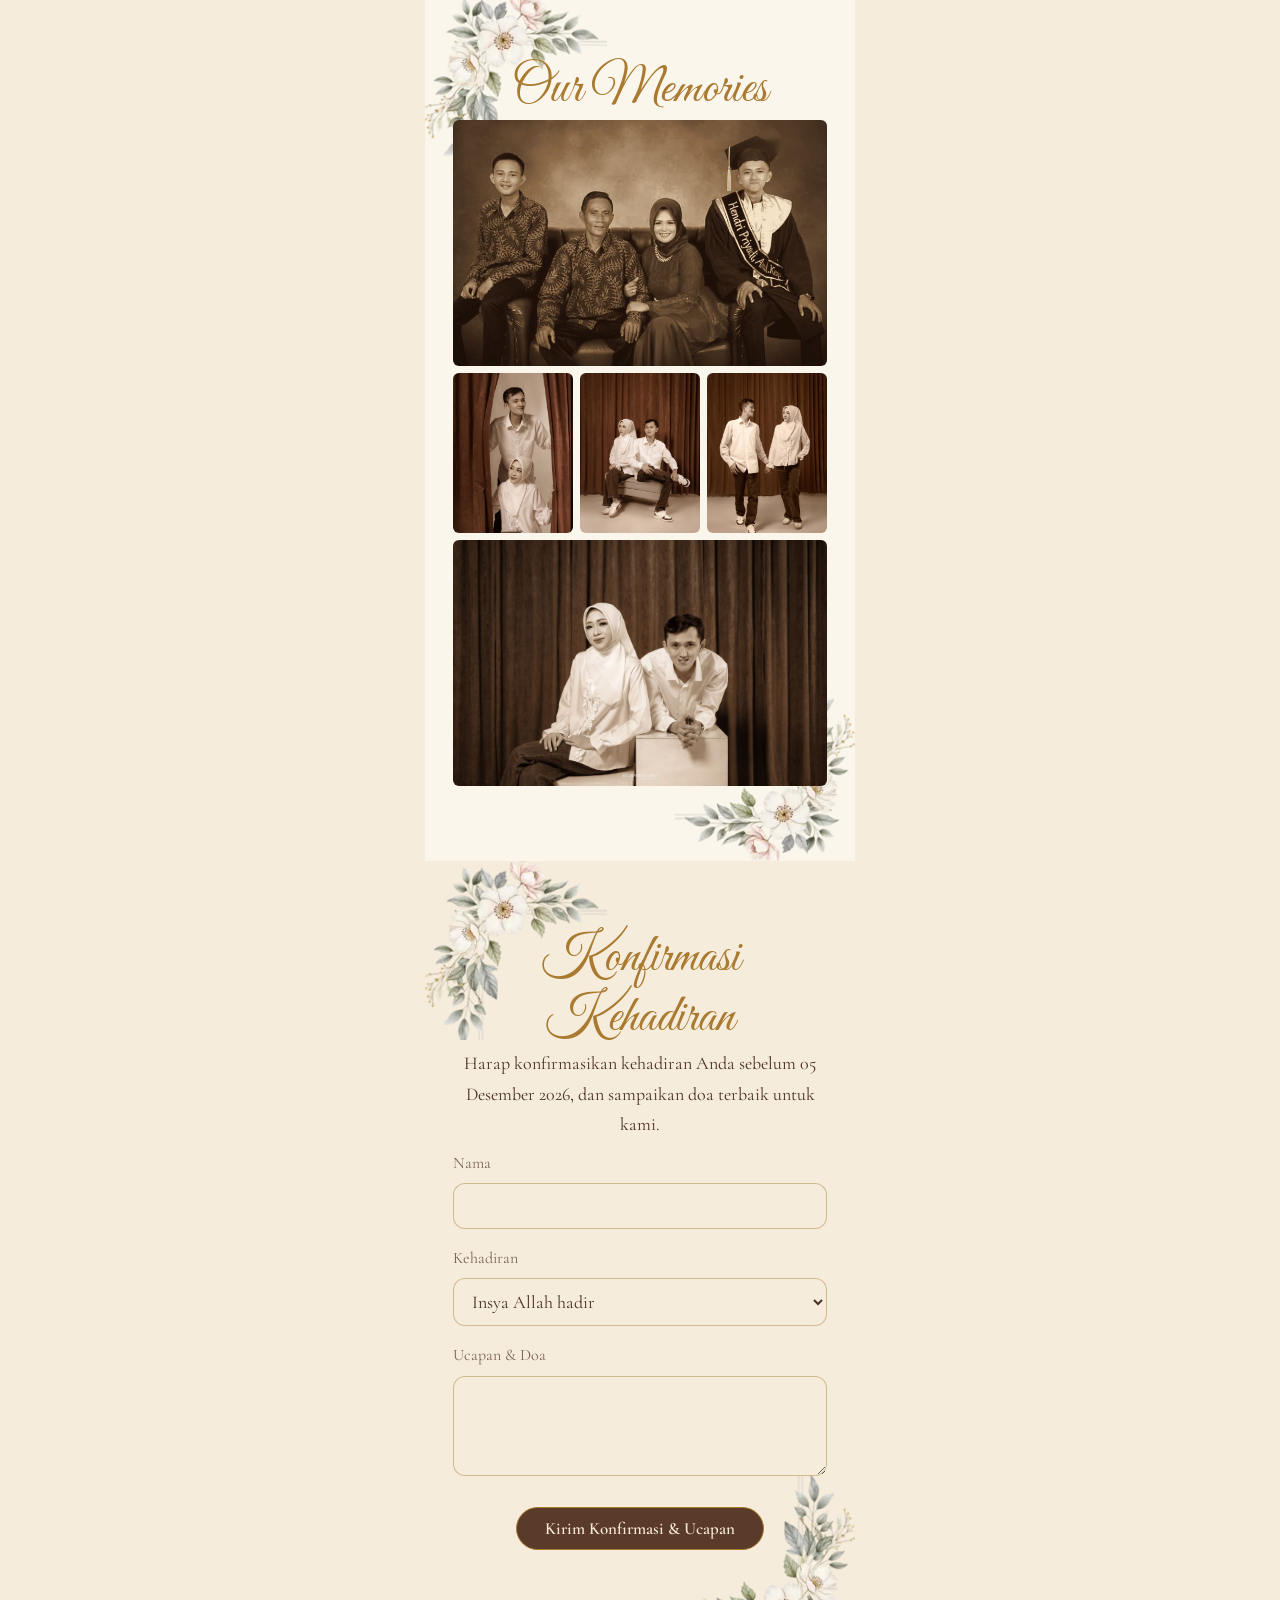
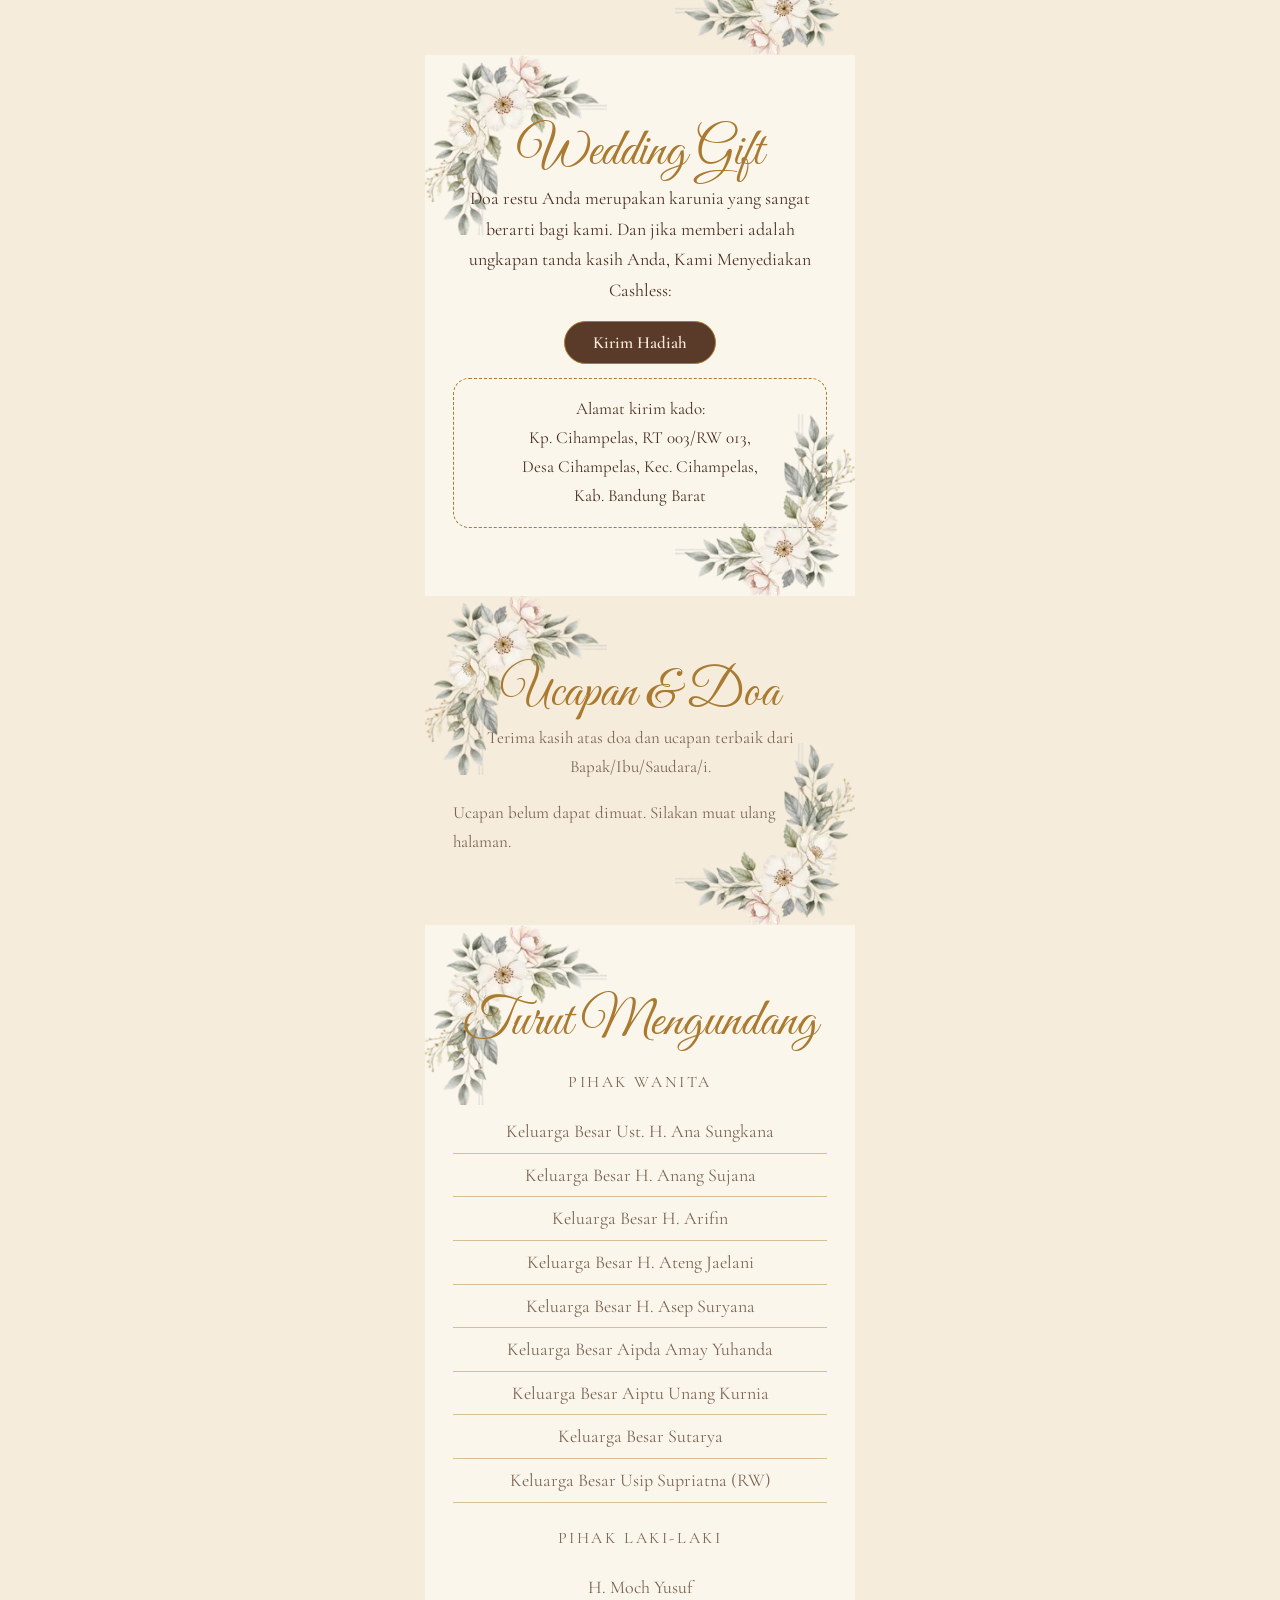
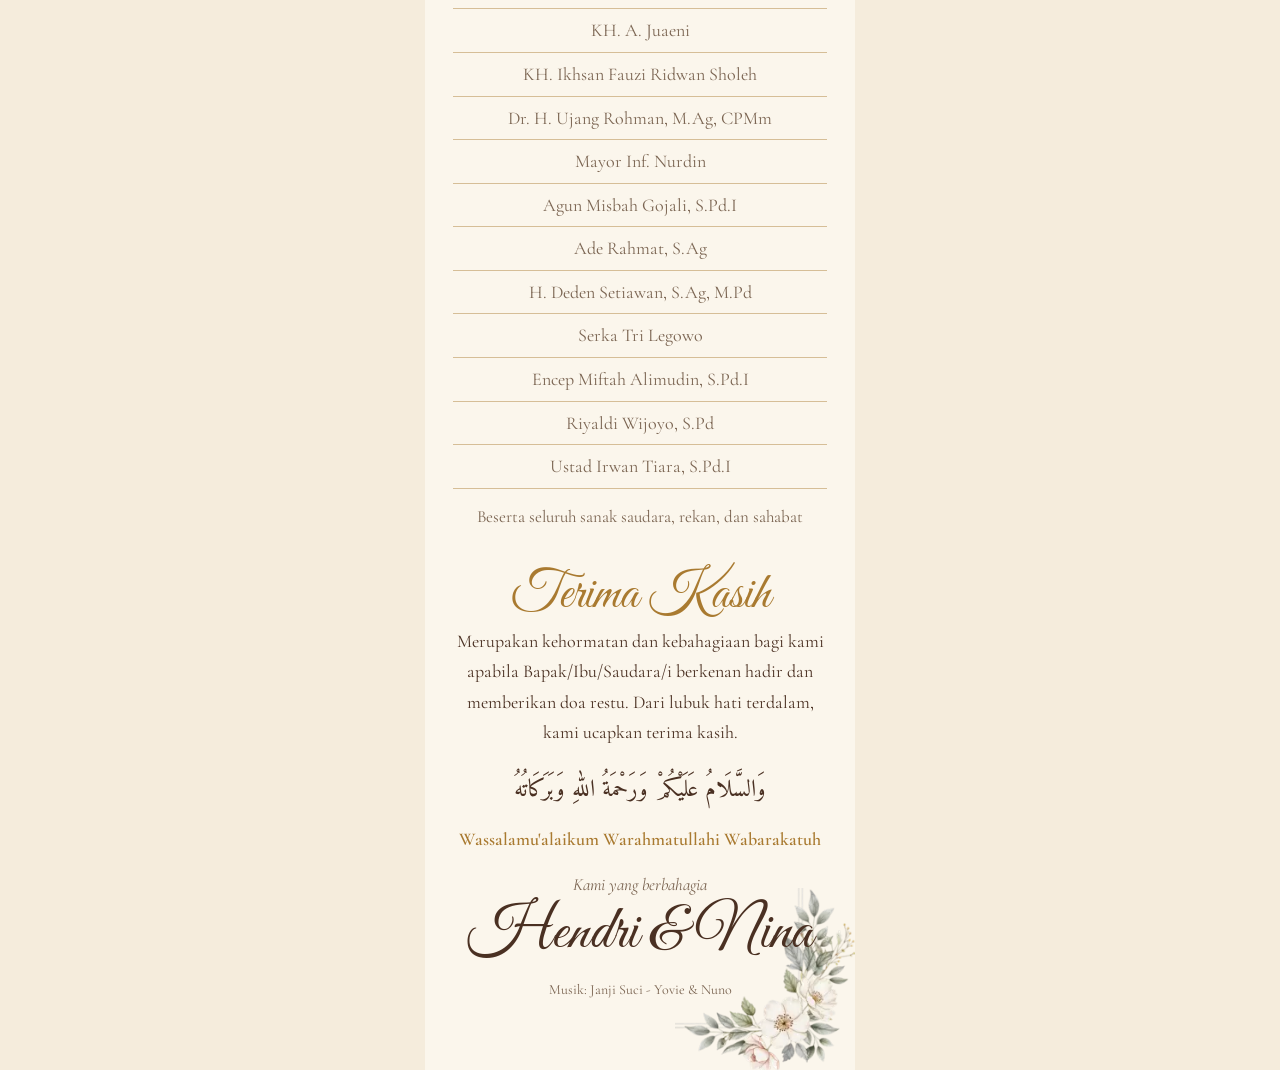
==== commit a3eed13a: "Add files via upload" ====
--- a/index.html
+++ b/index.html
@@ -120,8 +120,10 @@
   <div class="hp" aria-hidden="true"><label for="web">Jangan diisi</label><input id="web" tabindex="-1" autocomplete="off"></div>
   <button class="btn" id="gbsend" type="button" hidden>Kirim Konfirmasi &amp; Ucapan</button>
   <p class="sub" id="gbstat" role="status" aria-live="polite" style="min-height:1.7em;margin-top:8px"></p>
-  <p class="sub" id="wahint" style="margin-top:6px">Kirim konfirmasi lewat WhatsApp:</p>
+  <div id="wafb">
+    <p class="sub" id="wahint" style="margin-top:6px">Kirim konfirmasi lewat WhatsApp:</p>
   <a class="btn wa" target="_blank" rel="noopener" href="https://wa.me/6287728910068" data-wa="6287728910068">Kirim ke 0877-2891-0068</a><br><a class="btn o wa" target="_blank" rel="noopener" href="https://wa.me/6285703489437" data-wa="6285703489437">Kirim ke 0857-0348-9437</a>
+  </div>
 </div></section>
 
 <section class="sec fl"><div class="rv">
